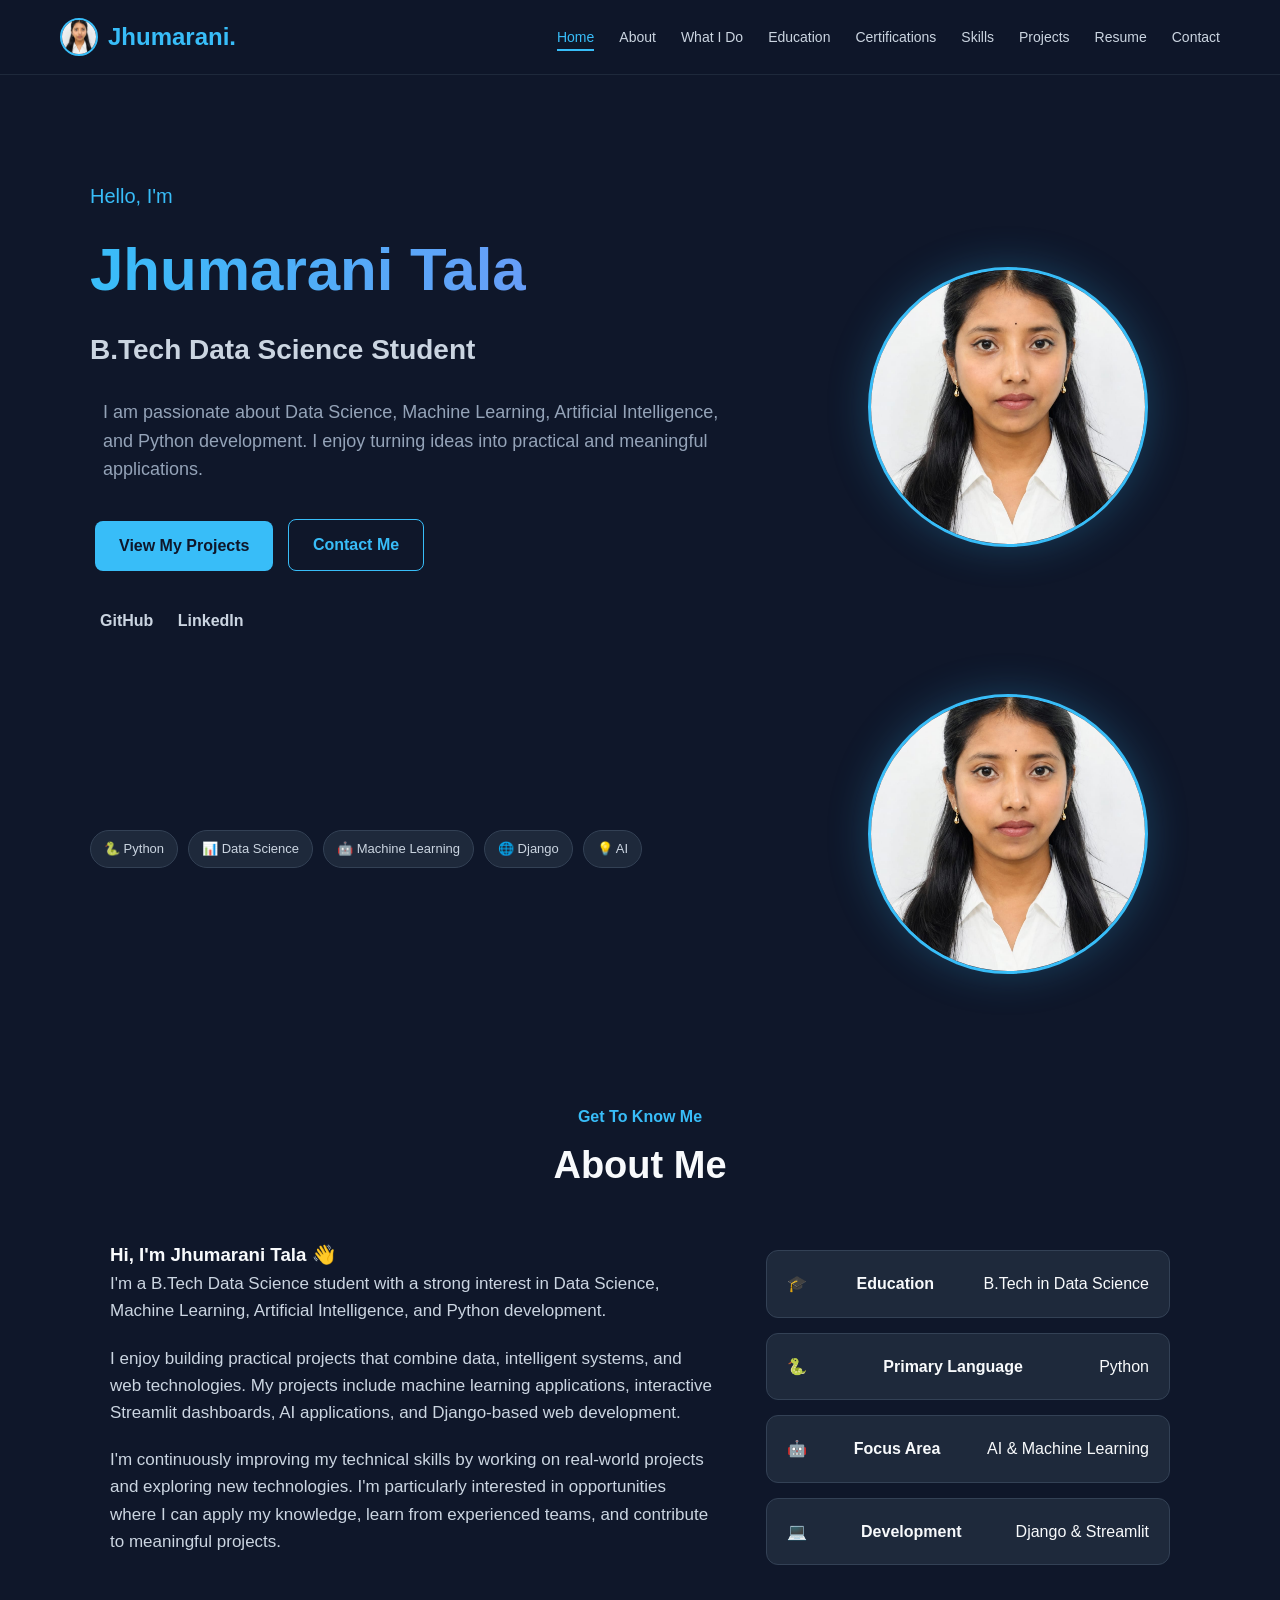
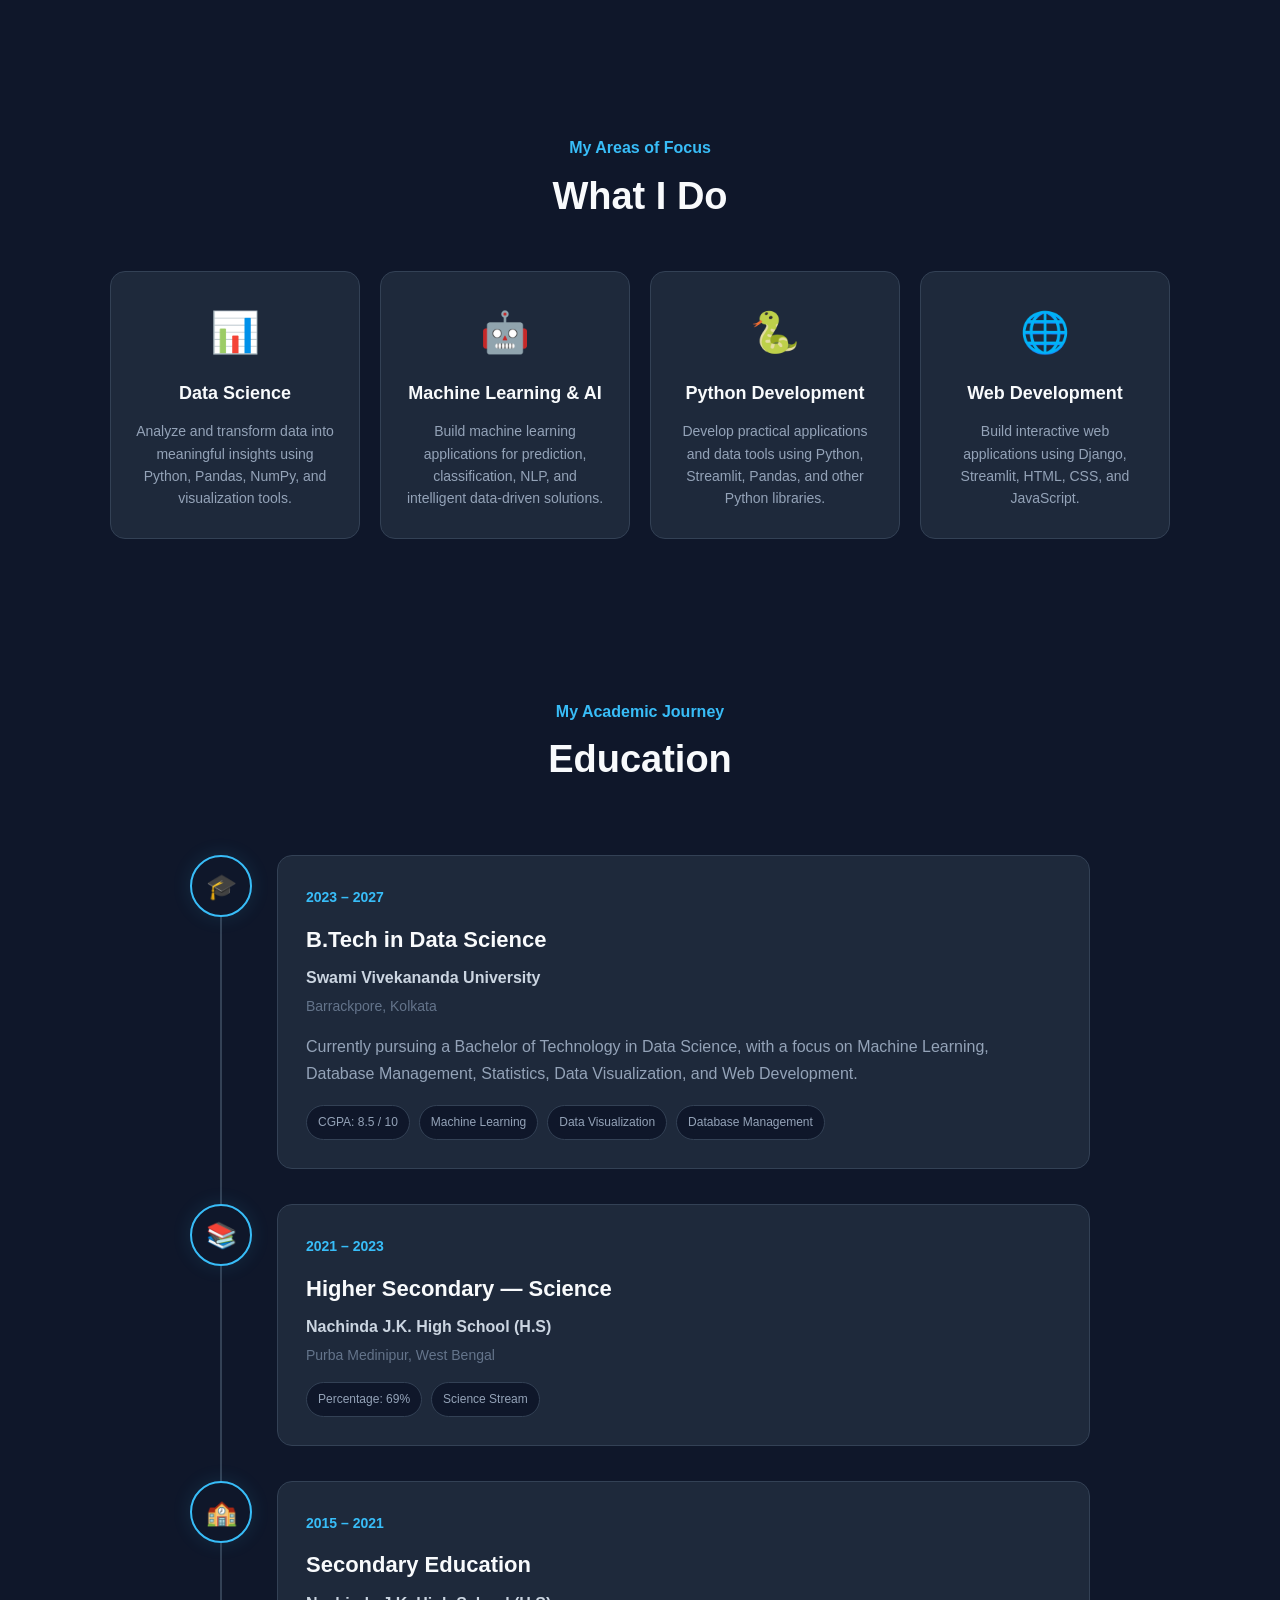
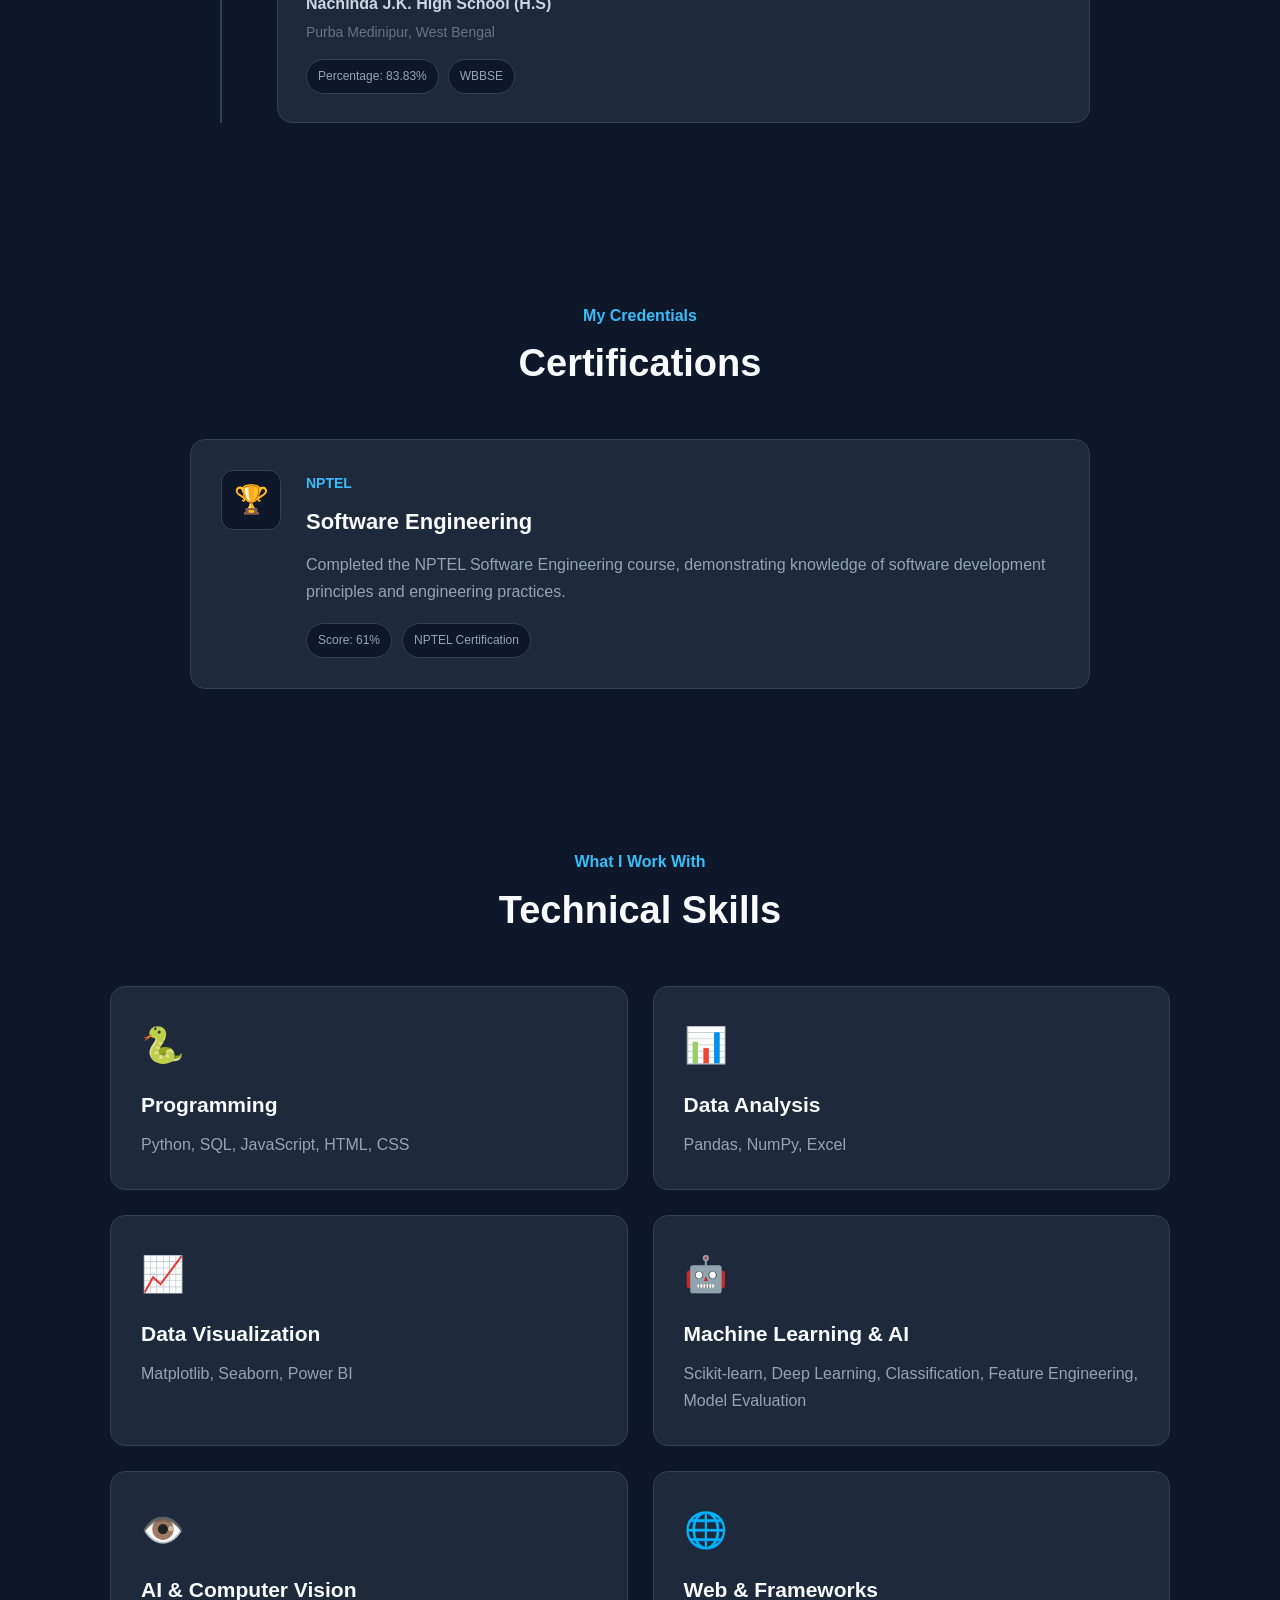
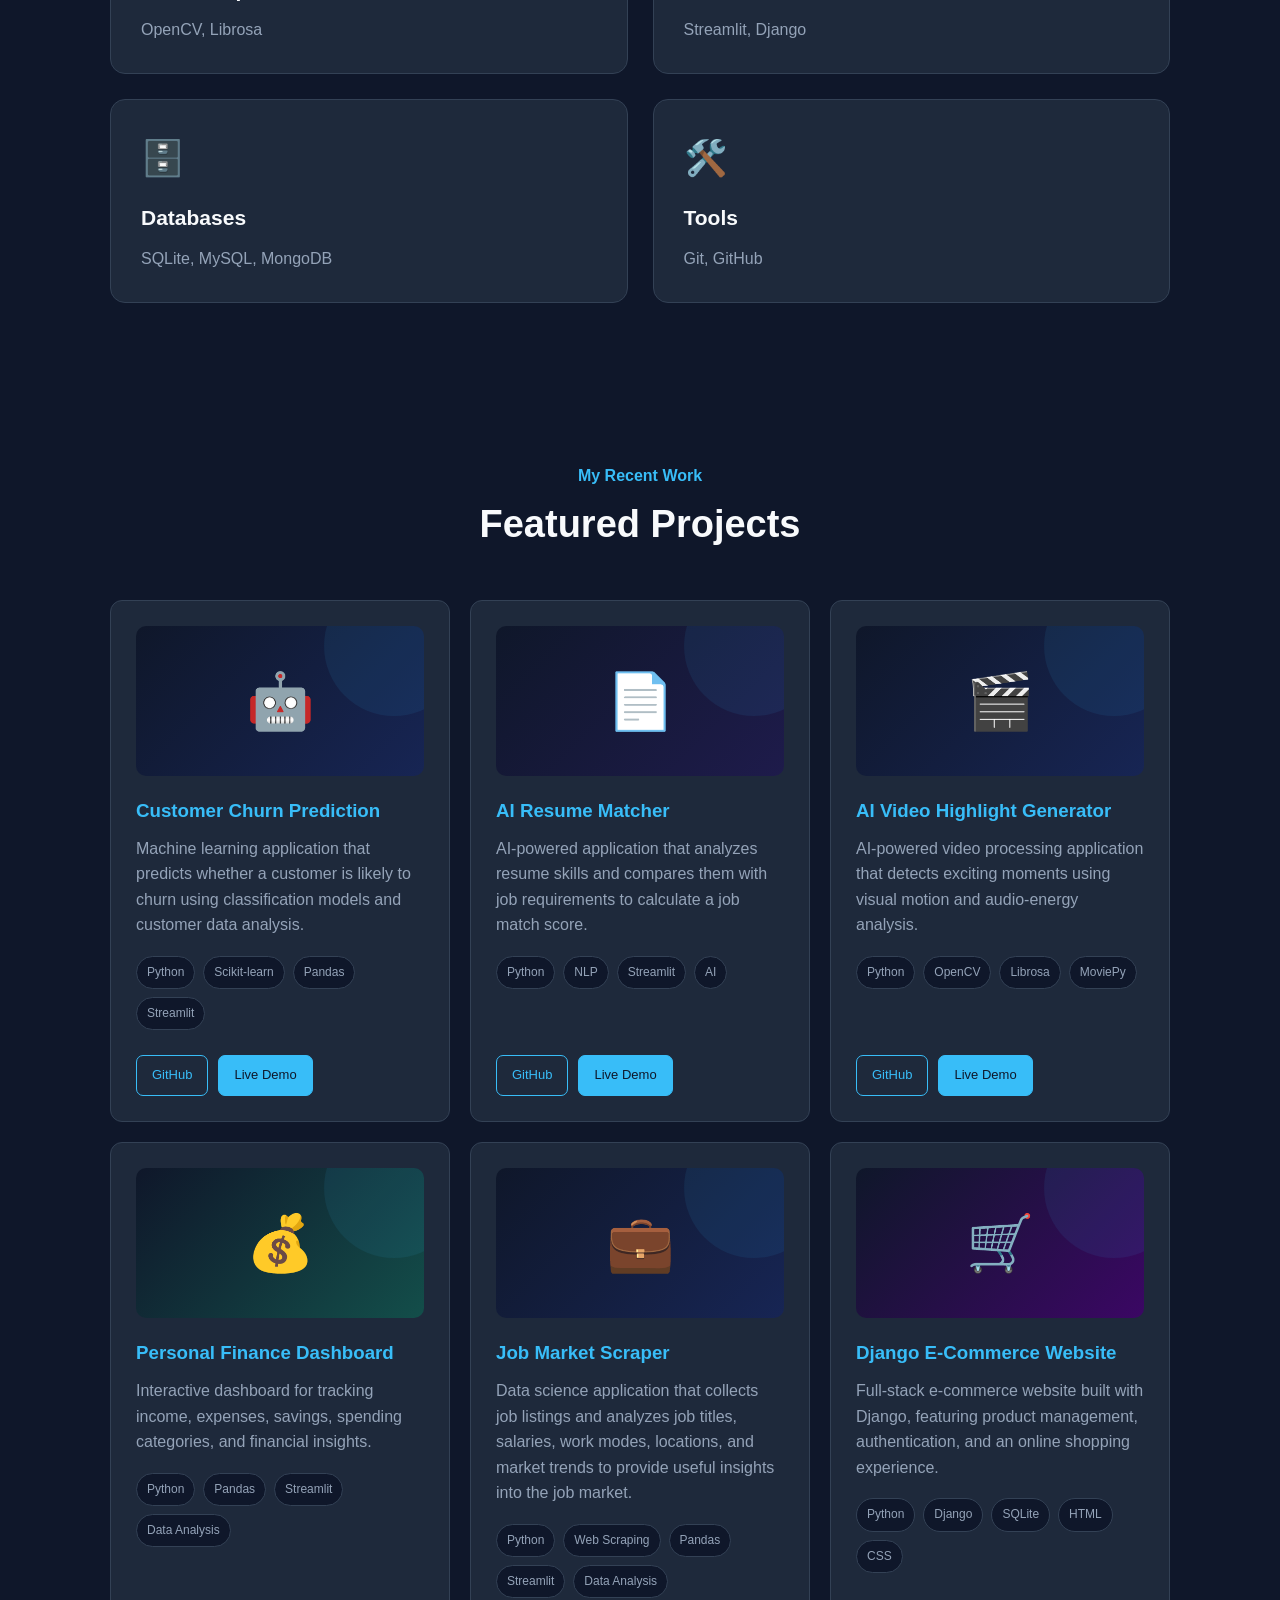
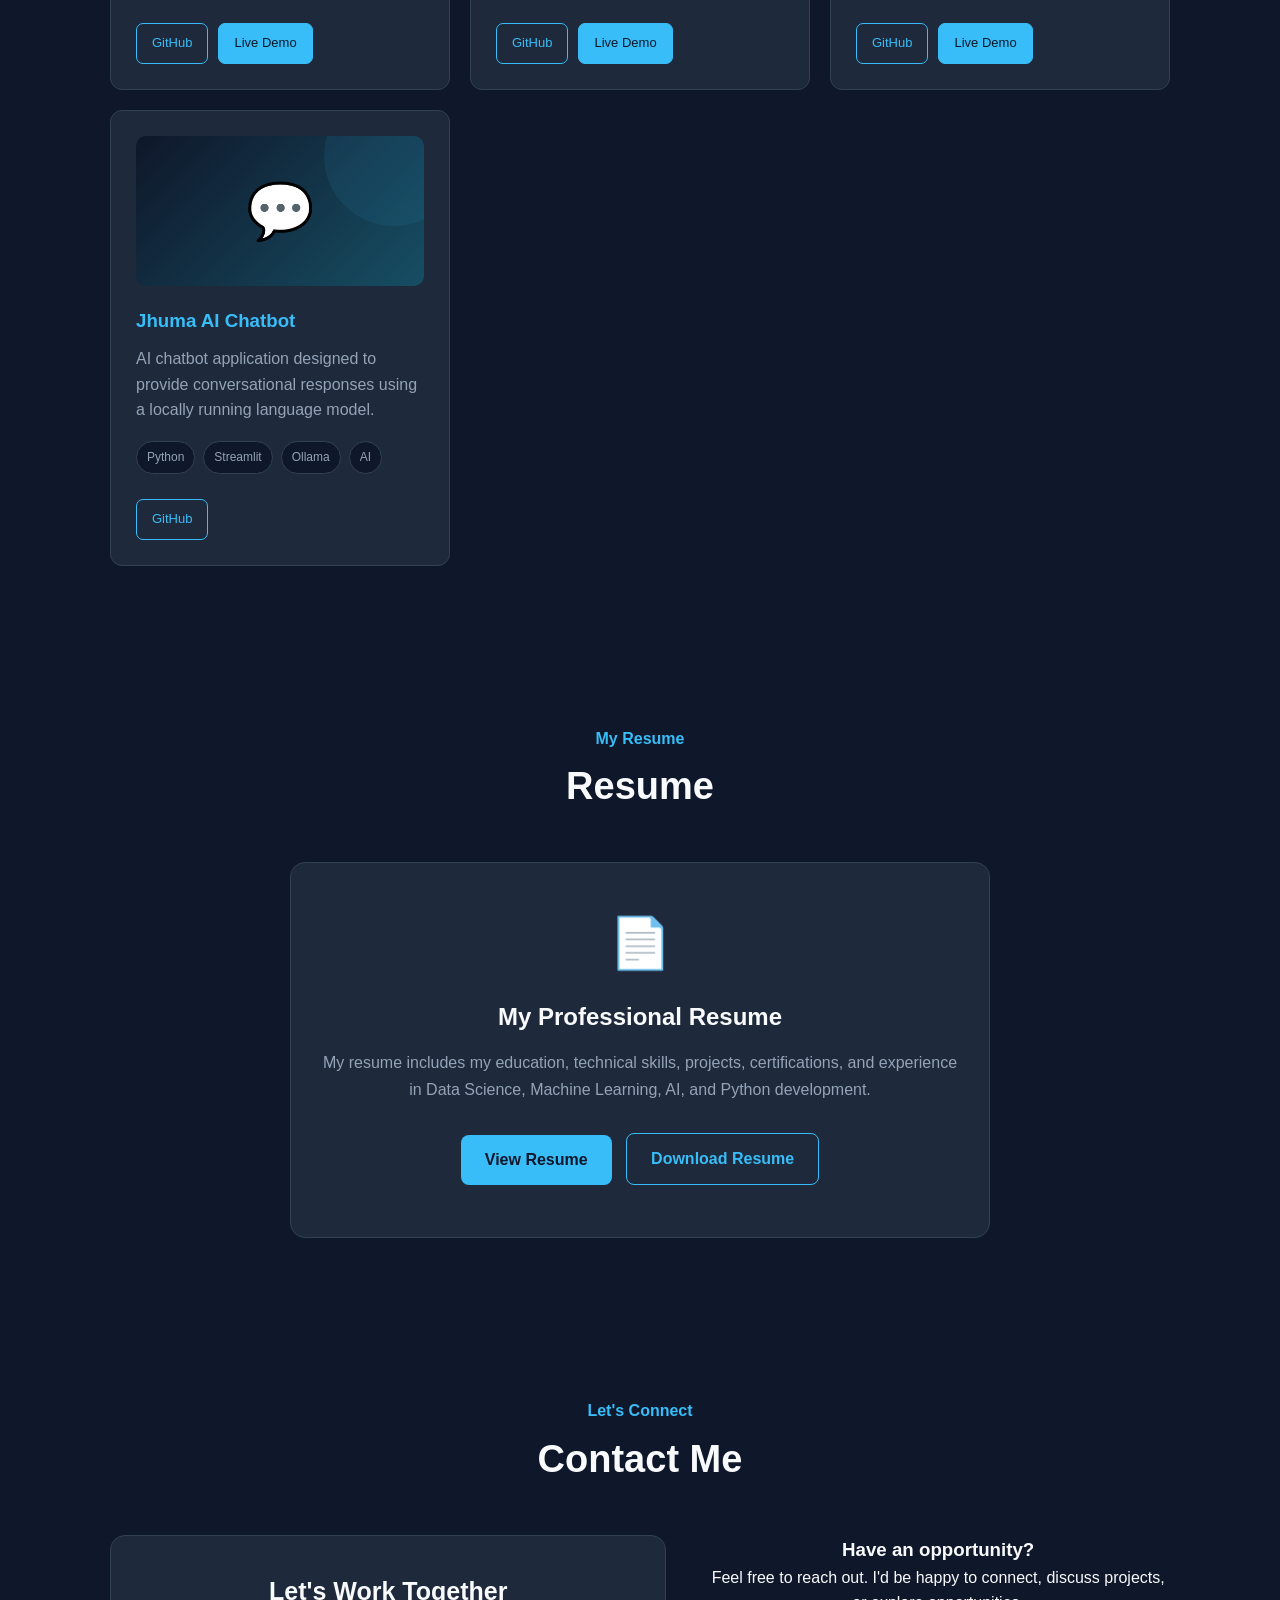
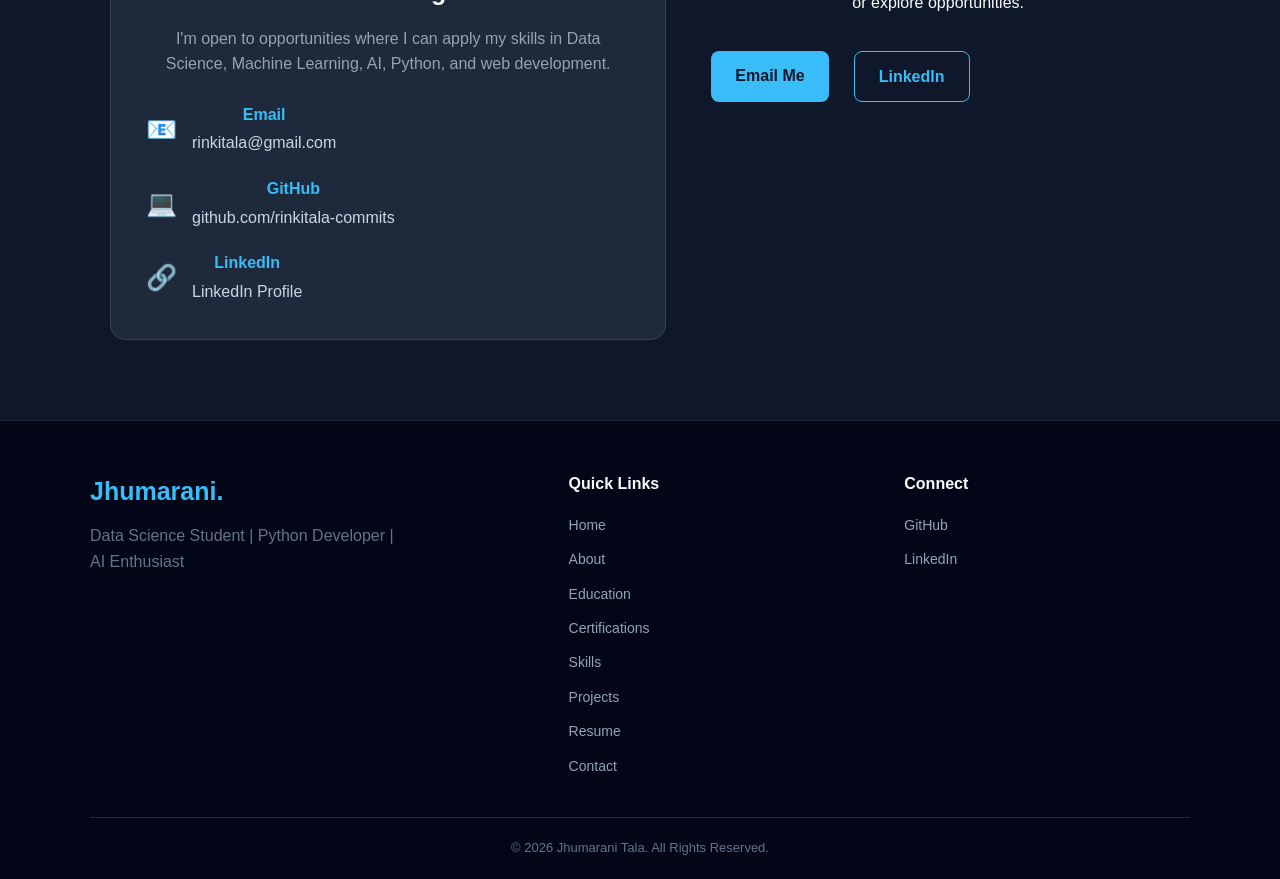
==== index.html @ 44d38e8d "Update index.html" ====
<!doctype html>
<html lang="en">
  <head>
    <meta charset="UTF-8" />

    <meta name="viewport" content="width=device-width, initial-scale=1.0" />

    <title>Jhumarani Tala | Data Science Student & Python Developer</title>

    <meta
      name="description"
      content="Portfolio of Jhumarani Tala, a B.Tech Data Science student and Python developer passionate about Data Science, Machine Learning, AI, and web development."
    />

    <meta
      name="keywords"
      content="Jhumarani Tala, Data Science, Python, Machine Learning, AI, Django, Streamlit, Data Analyst"
    />

    <meta name="author" content="Jhumarani Tala" />
    <!-- Social Media Preview -->

    <meta
      property="og:title"
      content="Jhumarani Tala | Data Science Student & Python Developer"
    />

    <meta
      property="og:description"
      content="Explore Jhumarani Tala's projects in Data Science, Machine Learning, AI, Python, Django, and Streamlit."
    />

    <meta property="og:type" content="website" />

    <meta property="og:url" content="YOUR_PORTFOLIO_URL" />

    <link rel="stylesheet" href="style.css" />
    <link
      rel="icon"
      href="data:image/svg+xml,%3Csvg xmlns='http://www.w3.org/2000/svg' viewBox='0 0 100 100'%3E%3Crect width='100' height='100' rx='20' fill='%230f172a'/%3E%3Ctext x='50' y='65' font-size='42' text-anchor='middle' fill='%2338bdf8' font-family='Arial' font-weight='bold'%3EJT%3C/text%3E%3C/svg%3E"
    />
  </head>

  <body>
    <!-- Navigation -->
    <header>
      <nav class="navbar">
        <a href="#home" class="logo">
          <img src="profile_photo.jpeg" alt="Jhumarani Tala" />
          <span>Jhumarani.</span>
        </a>

        <ul class="nav-links">
          <li>
            <a href="#home">Home</a>
          </li>

          <li>
            <a href="#about">About</a>
          </li>
          <li>
            <a href="#what-i-do">What I Do</a>
          </li>

          <li>
            <a href="#education">Education</a>
          </li>

          <li>
            <a href="#certifications">Certifications</a>
          </li>

          <li>
            <a href="#skills">Skills</a>
          </li>

          <li>
            <a href="#projects">Projects</a>
          </li>

          <li>
            <a href="#resume">Resume</a>
          </li>

          <li>
            <a href="#contact">Contact</a>
          </li>
        </ul>
      </nav>
    </header>

    <main>
      <!-- Home Section -->
      <section id="home" class="hero">
        <div class="hero-container">
          <div class="hero-content">
            <p class="intro">Hello, I'm</p>

            <h1>Jhumarani Tala</h1>

            <h2>B.Tech Data Science Student</h2>

            <p class="hero-description">
              I am passionate about Data Science, Machine Learning, Artificial
              Intelligence, and Python development. I enjoy turning ideas into
              practical and meaningful applications.
            </p>

            <div class="hero-buttons">
              <a href="#projects" class="btn primary-btn"> View My Projects </a>

              <a href="#contact" class="btn secondary-btn"> Contact Me </a>
            </div>

            <div class="social-links">
              <a
                href="https://github.com/rinkitala-commits"
                target="_blank"
                rel="noopener noreferrer"
              >
                GitHub
              </a>

              <a
                href="https://www.linkedin.com/in/jhumarani-tala-57803a330/"
                target="_blank"
                rel="noopener noreferrer"
              >
                LinkedIn
              </a>
            </div>
          </div>
          <!-- Profile Image Area -->
          <div class="hero-image">
            <div class="profile-placeholder">
              <img src="profile_photo.jpeg" alt="Jhumarani Tala" />
            </div>
          </div>
          <div class="hero-skills">
            <span>🐍 Python</span>
            <span>📊 Data Science</span>
            <span>🤖 Machine Learning</span>
            <span>🌐 Django</span>
            <span>💡 AI</span>
          </div>
          <!-- Profile Image Area -->
          <div class="hero-image">
            <div class="profile-placeholder">
              <img src="profile_photo.jpeg" alt="Jhumarani Tala" />
            </div>
          </div>
        </div>
      </section>

      <!-- About Section -->
      <section id="about" class="section">
        <div class="section-heading">
          <p class="section-subtitle">Get To Know Me</p>
          <h2>About Me</h2>
        </div>

        <div class="about-content">
          <div class="about-text">
            <h3>Hi, I'm Jhumarani Tala 👋</h3>

            <p>
              I'm a B.Tech Data Science student with a strong interest in Data
              Science, Machine Learning, Artificial Intelligence, and Python
              development.
            </p>

            <p>
              I enjoy building practical projects that combine data, intelligent
              systems, and web technologies. My projects include machine
              learning applications, interactive Streamlit dashboards, AI
              applications, and Django-based web development.
            </p>

            <p>
              I'm continuously improving my technical skills by working on
              real-world projects and exploring new technologies. I'm
              particularly interested in opportunities where I can apply my
              knowledge, learn from experienced teams, and contribute to
              meaningful projects.
            </p>
          </div>

          <div class="about-highlights">
            <div class="highlight-card">
              <span>🎓</span>
              <h4>Education</h4>
              <p>B.Tech in Data Science</p>
            </div>

            <div class="highlight-card">
              <span>🐍</span>
              <h4>Primary Language</h4>
              <p>Python</p>
            </div>

            <div class="highlight-card">
              <span>🤖</span>
              <h4>Focus Area</h4>
              <p>AI & Machine Learning</p>
            </div>

            <div class="highlight-card">
              <span>💻</span>
              <h4>Development</h4>
              <p>Django & Streamlit</p>
            </div>
          </div>
        </div>
      </section>
      <!-- What I Do Section -->
      <section id="what-i-do" class="section">
        <div class="section-heading">
          <p class="section-subtitle">My Areas of Focus</p>
          <h2>What I Do</h2>
        </div>

        <div class="services-container">
          <div class="service-card">
            <div class="service-icon">📊</div>

            <h3>Data Science</h3>

            <p>
              Analyze and transform data into meaningful insights using Python,
              Pandas, NumPy, and visualization tools.
            </p>
          </div>

          <div class="service-card">
            <div class="service-icon">🤖</div>

            <h3>Machine Learning & AI</h3>

            <p>
              Build machine learning applications for prediction,
              classification, NLP, and intelligent data-driven solutions.
            </p>
          </div>

          <div class="service-card">
            <div class="service-icon">🐍</div>

            <h3>Python Development</h3>

            <p>
              Develop practical applications and data tools using Python,
              Streamlit, Pandas, and other Python libraries.
            </p>
          </div>

          <div class="service-card">
            <div class="service-icon">🌐</div>

            <h3>Web Development</h3>

            <p>
              Build interactive web applications using Django, Streamlit, HTML,
              CSS, and JavaScript.
            </p>
          </div>
        </div>
      </section>
      <!-- Education Section -->
      <section id="education" class="section">
        <div class="section-heading">
          <p class="section-subtitle">My Academic Journey</p>
          <h2>Education</h2>
        </div>

        <div class="education-timeline">
          <!-- B.Tech -->
          <div class="education-item">
            <div class="education-dot">🎓</div>

            <div class="education-card">
              <span class="education-year"> 2023 – 2027 </span>

              <h3>B.Tech in Data Science</h3>

              <h4>Swami Vivekananda University</h4>

              <p class="education-location">Barrackpore, Kolkata</p>

              <p class="education-description">
                Currently pursuing a Bachelor of Technology in Data Science,
                with a focus on Machine Learning, Database Management,
                Statistics, Data Visualization, and Web Development.
              </p>

              <div class="education-details">
                <span>CGPA: 8.5 / 10</span>
                <span>Machine Learning</span>
                <span>Data Visualization</span>
                <span>Database Management</span>
              </div>
            </div>
          </div>

          <!-- Higher Secondary -->
          <div class="education-item">
            <div class="education-dot">📚</div>

            <div class="education-card">
              <span class="education-year"> 2021 – 2023 </span>

              <h3>Higher Secondary — Science</h3>

              <h4>Nachinda J.K. High School (H.S)</h4>

              <p class="education-location">Purba Medinipur, West Bengal</p>

              <div class="education-details">
                <span>Percentage: 69%</span>
                <span>Science Stream</span>
              </div>
            </div>
          </div>

          <!-- Secondary -->
          <div class="education-item">
            <div class="education-dot">🏫</div>

            <div class="education-card">
              <span class="education-year"> 2015 – 2021 </span>

              <h3>Secondary Education</h3>

              <h4>Nachinda J.K. High School (H.S)</h4>

              <p class="education-location">Purba Medinipur, West Bengal</p>

              <div class="education-details">
                <span>Percentage: 83.83%</span>
                <span>WBBSE</span>
              </div>
            </div>
          </div>
        </div>
      </section>
      <!-- Certifications Section -->
      <section id="certifications" class="section">
        <div class="section-heading">
          <p class="section-subtitle">My Credentials</p>
          <h2>Certifications</h2>
        </div>

        <div class="certifications-container">
          <div class="certification-card">
            <div class="certification-icon">🏆</div>

            <div class="certification-content">
              <span class="certification-provider"> NPTEL </span>

              <h3>Software Engineering</h3>

              <p>
                Completed the NPTEL Software Engineering course, demonstrating
                knowledge of software development principles and engineering
                practices.
              </p>

              <div class="certification-details">
                <span>Score: 61%</span>
                <span>NPTEL Certification</span>
              </div>
            </div>
          </div>
        </div>
      </section>

      <!-- Skills Section -->
      <section id="skills" class="section">
        <div class="section-heading">
          <p class="section-subtitle">What I Work With</p>
          <h2>Technical Skills</h2>
        </div>

        <div class="skills-container">
          <div class="skill-card">
            <span class="skill-icon">🐍</span>
            <h3>Programming</h3>
            <p>Python, SQL, JavaScript, HTML, CSS</p>
          </div>

          <div class="skill-card">
            <span class="skill-icon">📊</span>
            <h3>Data Analysis</h3>
            <p>Pandas, NumPy, Excel</p>
          </div>

          <div class="skill-card">
            <span class="skill-icon">📈</span>
            <h3>Data Visualization</h3>
            <p>Matplotlib, Seaborn, Power BI</p>
          </div>

          <div class="skill-card">
            <span class="skill-icon">🤖</span>
            <h3>Machine Learning & AI</h3>
            <p>
              Scikit-learn, Deep Learning, Classification, Feature Engineering,
              Model Evaluation
            </p>
          </div>

          <div class="skill-card">
            <span class="skill-icon">👁️</span>
            <h3>AI & Computer Vision</h3>
            <p>OpenCV, Librosa</p>
          </div>

          <div class="skill-card">
            <span class="skill-icon">🌐</span>
            <h3>Web & Frameworks</h3>
            <p>Streamlit, Django</p>
          </div>

          <div class="skill-card">
            <span class="skill-icon">🗄️</span>
            <h3>Databases</h3>
            <p>SQLite, MySQL, MongoDB</p>
          </div>

          <div class="skill-card">
            <span class="skill-icon">🛠️</span>
            <h3>Tools</h3>
            <p>Git, GitHub</p>
          </div>
        </div>
      </section>

      <!-- Projects Section -->
      <section id="projects" class="section">
        <div class="section-heading">
          <p class="section-subtitle">My Recent Work</p>
          <h2>Featured Projects</h2>
        </div>

        <div class="projects-container">
          <!-- Customer Churn Prediction -->
          <div class="project-card">
            <div class="project-image project-churn">
              <span>🤖</span>
            </div>

            <div class="project-content">
              <h3>Customer Churn Prediction</h3>

              <p>
                Machine learning application that predicts whether a customer is
                likely to churn using classification models and customer data
                analysis.
              </p>

              <div class="project-tech">
                <span>Python</span>
                <span>Scikit-learn</span>
                <span>Pandas</span>
                <span>Streamlit</span>
              </div>

              <div class="project-links">
                <a
                  href="https://github.com/rinkitala-commits/customer-churn-prediction"
                  target="_blank"
                  rel="noopener noreferrer"
                  class="project-btn"
                >
                  GitHub
                </a>

                <a
                  href="https://customer-churn-prediction-xxzbq3mo5xmriiaatfwadp.streamlit.app/"
                  target="_blank"
                  rel="noopener noreferrer"
                  class="project-btn live-btn"
                >
                  Live Demo
                </a>
              </div>
            </div>
          </div>

          <!-- AI Resume Matcher -->
          <div class="project-card">
            <div class="project-image project-resume">
              <span>📄</span>
            </div>

            <div class="project-content">
              <h3>AI Resume Matcher</h3>

              <p>
                AI-powered application that analyzes resume skills and compares
                them with job requirements to calculate a job match score.
              </p>

              <div class="project-tech">
                <span>Python</span>
                <span>NLP</span>
                <span>Streamlit</span>
                <span>AI</span>
              </div>

              <div class="project-links">
                <a
                  href="https://github.com/rinkitala-commits/ai-resume-job-matcher"
                  target="_blank"
                  rel="noopener noreferrer"
                  class="project-btn"
                >
                  GitHub
                </a>

                <a
                  href="https://ai-resume-job-matcher-alq2cazapx2fhzhonsqmrg.streamlit.app/"
                  target="_blank"
                  rel="noopener noreferrer"
                  class="project-btn live-btn"
                >
                  Live Demo
                </a>
              </div>
            </div>
          </div>

          <!-- AI Video Highlight Generator -->
          <div class="project-card">
            <div class="project-image project-video">
              <span>🎬</span>
            </div>

            <div class="project-content">
              <h3>AI Video Highlight Generator</h3>

              <p>
                AI-powered video processing application that detects exciting
                moments using visual motion and audio-energy analysis.
              </p>

              <div class="project-tech">
                <span>Python</span>
                <span>OpenCV</span>
                <span>Librosa</span>
                <span>MoviePy</span>
              </div>

              <div class="project-links">
                <a
                  href="https://github.com/rinkitala-commits/ai-video-highlight-generator"
                  target="_blank"
                  rel="noopener noreferrer"
                  class="project-btn"
                >
                  GitHub
                </a>

                <a
                  href="https://ai-video-highlight-generator-g7vjptpcuoorfk7a2cm62g.streamlit.app/"
                  target="_blank"
                  rel="noopener noreferrer"
                  class="project-btn live-btn"
                >
                  Live Demo
                </a>
              </div>
            </div>
          </div>

          <!-- Personal Finance Dashboard -->
          <div class="project-card">
            <div class="project-image project-finance">
              <span>💰</span>
            </div>

            <div class="project-content">
              <h3>Personal Finance Dashboard</h3>

              <p>
                Interactive dashboard for tracking income, expenses, savings,
                spending categories, and financial insights.
              </p>

              <div class="project-tech">
                <span>Python</span>
                <span>Pandas</span>
                <span>Streamlit</span>
                <span>Data Analysis</span>
              </div>

              <div class="project-links">
                <a
                  href="https://github.com/rinkitala-commits/personal-finance-dashboard"
                  target="_blank"
                  rel="noopener noreferrer"
                  class="project-btn"
                >
                  GitHub
                </a>

                <a
                  href="https://personal-finance-dashboard-g9njk5qduhg3ftvzuuzq8z.streamlit.app/"
                  target="_blank"
                  rel="noopener noreferrer"
                  class="project-btn live-btn"
                >
                  Live Demo
                </a>
              </div>
            </div>
          </div>
          <!-- Job Market Scraper -->
          <div class="project-card">
            <div class="project-image project-jobs">
              <span>💼</span>
            </div>

            <div class="project-content">
              <h3>Job Market Scraper</h3>

              <p>
                Data science application that collects job listings and analyzes
                job titles, salaries, work modes, locations, and market trends
                to provide useful insights into the job market.
              </p>

              <div class="project-tech">
                <span>Python</span>
                <span>Web Scraping</span>
                <span>Pandas</span>
                <span>Streamlit</span>
                <span>Data Analysis</span>
              </div>

              <div class="project-links">
                <a
                  href="https://github.com/rinkitala-commits/job-market-scraper"
                  target="_blank"
                  rel="noopener noreferrer"
                  class="project-btn"
                >
                  GitHub
                </a>

                <a
                  href="https://job-market-scraper-dyzsze39eukarbuwpkukdb.streamlit.app/"
                  target="_blank"
                  rel="noopener noreferrer"
                  class="project-btn live-btn"
                >
                  Live Demo
                </a>
              </div>
            </div>
          </div>
          <!-- Django E-Commerce -->
          <div class="project-card">
            <div class="project-image project-ecommerce">
              <span>🛒</span>
            </div>

            <div class="project-content">
              <h3>Django E-Commerce Website</h3>

              <p>
                Full-stack e-commerce website built with Django, featuring
                product management, authentication, and an online shopping
                experience.
              </p>

              <div class="project-tech">
                <span>Python</span>
                <span>Django</span>
                <span>SQLite</span>
                <span>HTML</span>
                <span>CSS</span>
              </div>

              <div class="project-links">
                <a
                  href="https://github.com/rinkitala-commits/django-ecommerce-store"
                  target="_blank"
                  rel="noopener noreferrer"
                  class="project-btn"
                >
                  GitHub
                </a>

                <a
                  href="https://django-ecommerce-store-gjr5.onrender.com/"
                  target="_blank"
                  rel="noopener noreferrer"
                  class="project-btn live-btn"
                >
                  Live Demo
                </a>
              </div>
            </div>
          </div>

          <!-- Jhuma AI -->
          <div class="project-card">
            <div class="project-image project-chatbot">
              <span>💬</span>
            </div>

            <div class="project-content">
              <h3>Jhuma AI Chatbot</h3>

              <p>
                AI chatbot application designed to provide conversational
                responses using a locally running language model.
              </p>

              <div class="project-tech">
                <span>Python</span>
                <span>Streamlit</span>
                <span>Ollama</span>
                <span>AI</span>
              </div>

              <div class="project-links">
                <a
                  href="https://github.com/rinkitala-commits/jhuma-ai-chatbot"
                  target="_blank"
                  rel="noopener noreferrer"
                  class="project-btn"
                >
                  GitHub
                </a>
              </div>
            </div>
          </div>
        </div>
      </section>
      <!-- Resume Section -->
      <section id="resume" class="section">
        <div class="section-heading">
          <p class="section-subtitle">My Resume</p>
          <h2>Resume</h2>
        </div>

        <div class="resume-content">
          <div class="resume-icon">📄</div>

          <h3>My Professional Resume</h3>

          <p>
            My resume includes my education, technical skills, projects,
            certifications, and experience in Data Science, Machine Learning,
            AI, and Python development.
          </p>

          <div class="resume-actions">
            <a
              href="resume.pdf"
              target="_blank"
              rel="noopener noreferrer"
              class="btn primary-btn"
            >
              View Resume
            </a>

            <a
              href="resume.pdf"
              download="Jhumarani_Tala_Resume.pdf"
              class="btn secondary-btn"
            >
              Download Resume
            </a>
          </div>
        </div>
      </section>

      <!-- Contact Section -->
      <section id="contact" class="section">
        <div class="section-heading">
          <p class="section-subtitle">Let's Connect</p>
          <h2>Contact Me</h2>
        </div>

        <div class="contact-content">
          <div class="contact-info">
            <h3>Let's Work Together</h3>

            <p>
              I'm open to opportunities where I can apply my skills in Data
              Science, Machine Learning, AI, Python, and web development.
            </p>

            <div class="contact-item">
              <span>📧</span>

              <div>
                <strong>Email</strong>

                <p>
                  <a href="mailto:YOUR_EMAIL@gmail.com">
                    rinkitala@gmail.com
                  </a>
                </p>
              </div>
            </div>

            <div class="contact-item">
              <span>💻</span>

              <div>
                <strong>GitHub</strong>

                <p>
                  <a
                    href="https://github.com/rinkitala-commits"
                    target="_blank"
                    rel="noopener noreferrer"
                  >
                    github.com/rinkitala-commits
                  </a>
                </p>
              </div>
            </div>

            <div class="contact-item">
              <span>🔗</span>

              <div>
                <strong>LinkedIn</strong>

                <p>
                  <a
                    href="https://www.linkedin.com/in/jhumarani-tala-57803a330/"
                    target="_blank"
                    rel="noopener noreferrer"
                  >
                    LinkedIn Profile
                  </a>
                </p>
              </div>
            </div>
          </div>

          <div class="contact-message">
            <h3>Have an opportunity?</h3>

            <p>
              Feel free to reach out. I'd be happy to connect, discuss projects,
              or explore opportunities.
            </p>

            <div class="contact-buttons">
              <a href="mailto:YOUR_EMAIL@gmail.com" class="btn primary-btn">
                Email Me
              </a>

              <a
                href="https://www.linkedin.com/in/jhumarani-tala-57803a330/"
                target="_blank"
                rel="noopener noreferrer"
                class="btn secondary-btn"
              >
                LinkedIn
              </a>
            </div>
          </div>
        </div>
      </section>
    </main>

    <!-- Footer -->
    <footer>
      <div class="footer-content">
        <div class="footer-brand">
          <a href="#home" class="footer-logo"> Jhumarani. </a>

          <p>Data Science Student | Python Developer | AI Enthusiast</p>
        </div>

        <div class="footer-links">
          <h4>Quick Links</h4>

          <a href="#home">Home</a>
          <a href="#about">About</a>
          <a href="#education">Education</a>
          <a href="#certifications">Certifications</a>
          <a href="#skills">Skills</a>
          <a href="#projects">Projects</a>
          <a href="#resume">Resume</a>
          <a href="#contact">Contact</a>
        </div>

        <div class="footer-social">
          <h4>Connect</h4>

          <a
            href="https://github.com/rinkitala-commits"
            target="_blank"
            rel="noopener noreferrer"
          >
            GitHub
          </a>

          <a
            href="https://www.linkedin.com/in/jhumarani-tala-57803a330/"
            target="_blank"
            rel="noopener noreferrer"
          >
            LinkedIn
          </a>
        </div>
      </div>

      <div class="footer-bottom">
        <p>© 2026 Jhumarani Tala. All Rights Reserved.</p>
      </div>
    </footer>

    <script src="script.js"></script>
    <!-- Scroll To Top Button -->
    <button id="scrollTopBtn" class="scroll-top-btn" aria-label="Scroll to top">
      ↑
    </button>
  </body>
</html>
---- style.css ----
/* ================================
   Smooth Scrolling
================================ */

html {
  scroll-behavior: smooth;
}
section {
  scroll-margin-top: 90px;
}
/* ================================
   General Styles
================================ */

* {
  margin: 0;
  padding: 0;
  box-sizing: border-box;
}

html {
  scroll-behavior: smooth;
}

body {
  font-family: Arial, sans-serif;
  line-height: 1.6;
  background: #0f172a;
  color: #f8fafc;
}
/* ================================
   Navigation
================================ */

header {
  position: fixed;
  top: 0;
  left: 0;
  width: 100%;

  background: rgba(15, 23, 42, 0.9);

  backdrop-filter: blur(10px);
  -webkit-backdrop-filter: blur(10px);

  border-bottom: 1px solid #1e293b;

  z-index: 1000;
}

.navbar {
  max-width: 1200px;
  margin: auto;
  padding: 18px 20px;

  display: flex;
  justify-content: space-between;
  align-items: center;
}

.logo {
  display: flex;
  align-items: center;
  gap: 10px;

  color: #38bdf8;
  text-decoration: none;
  font-size: 24px;
  font-weight: bold;
}

.logo img {
  width: 38px;
  height: 38px;

  object-fit: cover;
  border-radius: 50%;

  border: 2px solid #38bdf8;
}

.nav-links {
  display: flex;
  align-items: center;

  list-style: none;

  gap: 25px;

  margin: 0;
  padding: 0;
}

.nav-links li {
  list-style: none;
  margin: 0;
  padding: 0;
}

.nav-links a {
  position: relative;

  color: #cbd5e1;
  text-decoration: none;

  font-size: 14px;
  font-weight: 500;

  transition: color 0.3s ease;
}

.nav-links a::after {
  content: "";

  position: absolute;
  left: 0;
  bottom: -6px;

  width: 0;
  height: 2px;

  background: #38bdf8;

  transition: width 0.3s ease;
}

.nav-links a:hover {
  color: #38bdf8;
}

.nav-links a:hover::after {
  width: 100%;
}

/* Mobile Navigation */

@media (max-width: 768px) {
  .hero-image {
    margin-top: 80px;
  }
  .navbar {
    flex-direction: column;
    gap: 15px;
    padding: 15px 20px;
  }

  .nav-links {
    width: 100%;
    justify-content: center;
    flex-wrap: wrap;
    gap: 12px 18px;
  }

  .nav-links a {
    font-size: 13px;
  }
}

/* ================================
   Hero
================================ */

.hero {
  min-height: 100vh;
  display: flex;
  align-items: center;
  justify-content: center;
  text-align: center;
  padding: 180px 20px 50px;
}

.hero-content {
  max-width: 800px;
}

.intro {
  color: #38bdf8;
  font-size: 20px;
}

.hero h1 {
  font-size: 60px;
  margin: 10px 0;
}

.hero h2 {
  font-size: 28px;
  color: #cbd5e1;
}

.hero-description {
  margin: 25px auto;
  max-width: 650px;
  color: #94a3b8;
  font-size: 18px;
}

/* ================================
   Buttons
================================ */

.hero-buttons {
  margin-top: 30px;
}

.btn {
  display: inline-block;
  padding: 12px 24px;
  margin: 5px;
  border-radius: 8px;
  text-decoration: none;
  font-weight: bold;
}

.primary-btn {
  background: #38bdf8;
  color: #0f172a;
}

.secondary-btn {
  border: 1px solid #38bdf8;
  color: #38bdf8;
}

/* ================================
   Sections
================================ */

.section {
  max-width: 1100px;
  margin: auto;
  padding: 80px 20px;
}

.section > h2 {
  text-align: center;
  font-size: 36px;
  margin-bottom: 40px;
}

/* ================================
   Skills
================================ */

.skills-container {
  display: grid;
  grid-template-columns: repeat(2, 1fr);
  gap: 20px;
}

.skill-card {
  background: #1e293b;
  padding: 25px;
  border-radius: 12px;
}

.skill-card h3 {
  color: #38bdf8;
  margin-bottom: 10px;
}

/* ================================
   Projects
================================ */

.projects-container {
  display: grid;
  grid-template-columns: repeat(3, 1fr);
  gap: 20px;
}

.project-card {
  background: #1e293b;
  padding: 25px;
  border-radius: 12px;
  transition: transform 0.3s;
}

.project-card:hover {
  transform: translateY(-8px);
}

.project-card h3 {
  color: #38bdf8;
  margin-bottom: 10px;
}

/* ================================
   Contact
================================ */

#contact {
  text-align: center;
}

.contact-links {
  margin-top: 25px;
}

.contact-links a {
  display: inline-block;
  margin: 10px;
  color: #38bdf8;
  text-decoration: none;
}

/* ================================
   Footer
================================ */

footer {
  background: #020617;
  border-top: 1px solid #1e293b;
  padding: 50px 20px 20px;
}

.footer-content {
  max-width: 1100px;
  margin: auto;

  display: grid;
  grid-template-columns: 1.5fr 1fr 1fr;
  gap: 50px;
}

.footer-logo {
  color: #38bdf8;
  text-decoration: none;

  font-size: 25px;
  font-weight: bold;
}

.footer-brand p {
  color: #64748b;
  margin-top: 12px;
  max-width: 320px;
  line-height: 1.6;
}

.footer-links,
.footer-social {
  display: flex;
  flex-direction: column;
  gap: 12px;
}

.footer-links h4,
.footer-social h4 {
  color: #f8fafc;
  margin-bottom: 5px;
  font-size: 16px;
}

.footer-links a,
.footer-social a {
  color: #94a3b8;
  text-decoration: none;

  font-size: 14px;

  transition:
    color 0.3s ease,
    transform 0.3s ease;
}

.footer-links a:hover,
.footer-social a:hover {
  color: #38bdf8;
  transform: translateX(3px);
}

.footer-bottom {
  max-width: 1100px;
  margin: 40px auto 0;

  padding-top: 20px;

  border-top: 1px solid #1e293b;

  text-align: center;
}

.footer-bottom p {
  color: #64748b;
  font-size: 13px;
}

/* Footer Mobile */

@media (max-width: 768px) {
  .footer-content {
    grid-template-columns: 1fr;
    text-align: center;
    gap: 35px;
  }

  .footer-brand p {
    max-width: none;
  }

  .footer-links,
  .footer-social {
    align-items: center;
  }
}

/* ================================
   Mobile Responsive
================================ */

@media (max-width: 768px) {
  .nav-links {
    gap: 10px;
  }

  .hero h1 {
    font-size: 42px;
  }

  .hero h2 {
    font-size: 22px;
  }

  .skills-container,
  .projects-container {
    grid-template-columns: 1fr;
  }
}

/* ================================
   Hero Improvements
================================ */

.hero-content {
  animation: fadeIn 1s ease-in-out;
}

.hero h1 {
  background: linear-gradient(90deg, #38bdf8, #818cf8);

  background-clip: text;
  -webkit-background-clip: text;

  -webkit-text-fill-color: transparent;
  color: transparent;
}

.social-links {
  margin-top: 25px;
}

.social-links a {
  display: inline-block;
  margin: 0 10px;
  color: #cbd5e1;
  text-decoration: none;
  font-weight: bold;
  transition: 0.3s;
}

.social-links a:hover {
  color: #38bdf8;
}

@keyframes fadeIn {
  from {
    opacity: 0;
    transform: translateY(25px);
  }

  to {
    opacity: 1;
    transform: translateY(0);
  }
}

/* ================================
   About Section
================================ */

.section-heading {
  text-align: center;
  margin-bottom: 45px;
}

.section-subtitle {
  color: #38bdf8;
  font-size: 16px;
  font-weight: bold;
  margin-bottom: 5px;
}

.section-heading h2 {
  font-size: 38px;
}

.about-content {
  display: grid;
  grid-template-columns: 1.5fr 1fr;
  gap: 50px;
  align-items: center;
}

.about-text p {
  color: #cbd5e1;
  font-size: 17px;
  margin-bottom: 20px;
}

.about-highlights {
  display: grid;
  grid-template-columns: 1fr;
  gap: 15px;
}

.highlight-card {
  background: #1e293b;
  padding: 20px;
  border-radius: 12px;
  display: flex;
  align-items: center;
  justify-content: space-between;
  border: 1px solid #334155;
}

.highlight-number {
  color: #38bdf8;
  font-size: 30px;
  font-weight: bold;
}

.highlight-label {
  color: #cbd5e1;
  font-size: 16px;
}

/* About responsive */

@media (max-width: 768px) {
  .about-content {
    grid-template-columns: 1fr;
    gap: 30px;
  }
}
/* ================================
   Skills Section
================================ */

.skills-container {
  display: grid;
  grid-template-columns: repeat(2, 1fr);
  gap: 25px;
}

.skill-card {
  background: #1e293b;
  padding: 30px;
  border-radius: 15px;
  border: 1px solid #334155;
  transition:
    transform 0.3s ease,
    border-color 0.3s ease;
}

.skill-card:hover {
  transform: translateY(-8px);
  border-color: #38bdf8;
}

.skill-icon {
  font-size: 32px;
  margin-bottom: 15px;
}

.skill-card h3 {
  color: #f8fafc;
  font-size: 21px;
  margin-bottom: 18px;
}

.skill-tags {
  display: flex;
  flex-wrap: wrap;
  gap: 10px;
}

.skill-tags span {
  background: #0f172a;
  color: #cbd5e1;
  padding: 7px 12px;
  border-radius: 20px;
  font-size: 14px;
  border: 1px solid #334155;
}

.skill-tags span:hover {
  color: #38bdf8;
  border-color: #38bdf8;
}

/* Skills responsive */

@media (max-width: 768px) {
  .skills-container {
    grid-template-columns: 1fr;
  }
}
/* ================================
   Projects
================================ */

.projects-container {
  display: grid;
  grid-template-columns: repeat(3, 1fr);
  gap: 20px;
}

.project-card {
  background: #1e293b;
  padding: 25px;
  border-radius: 12px;

  border: 1px solid #334155;

  transition:
    transform 0.3s ease,
    border-color 0.3s ease,
    box-shadow 0.3s ease;
}

.project-card:hover {
  transform: translateY(-8px);
  border-color: #38bdf8;
  box-shadow: 0 15px 35px rgba(0, 0, 0, 0.25);
}

.project-card h3 {
  color: #38bdf8;
  margin-bottom: 10px;
}

.project-card p {
  color: #94a3b8;
  line-height: 1.6;
  margin-bottom: 18px;
}

/* Project image */

.project-image {
  height: 150px;

  display: flex;
  align-items: center;
  justify-content: center;

  border-radius: 10px;
  margin-bottom: 20px;

  font-size: 55px;
}

.project-churn {
  background: linear-gradient(135deg, #0f172a, #172554);
}

.project-resume {
  background: linear-gradient(135deg, #0f172a, #1e1b4b);
}

.project-video {
  background: linear-gradient(135deg, #0f172a, #312e81);
}

.project-finance {
  background: linear-gradient(135deg, #0f172a, #164e63);
}

.project-jobs {
  background: linear-gradient(135deg, #0f172a, #172554);
}

.project-ecommerce {
  background: linear-gradient(135deg, #0f172a, #134e4a);
}

.project-chatbot {
  background: linear-gradient(135deg, #0f172a, #3b0764);
}

/* Project technologies */

.project-tech {
  display: flex;
  flex-wrap: wrap;
  gap: 8px;

  margin-bottom: 20px;
}

.project-tech span {
  padding: 6px 10px;

  background: #0f172a;
  border: 1px solid #334155;
  border-radius: 20px;

  color: #94a3b8;
  font-size: 12px;
}

/* Project buttons */

.project-links {
  display: flex;
  flex-wrap: wrap;
  gap: 10px;
}

.project-btn {
  display: inline-block;

  padding: 9px 15px;

  border: 1px solid #38bdf8;
  border-radius: 7px;

  color: #38bdf8;
  text-decoration: none;

  font-size: 13px;

  transition:
    background 0.3s ease,
    color 0.3s ease,
    transform 0.3s ease;
}

.project-btn:hover {
  background: #38bdf8;
  color: #0f172a;
  transform: translateY(-2px);
}

.live-btn {
  background: #38bdf8;
  color: #0f172a;
}

.live-btn:hover {
  background: transparent;
  color: #38bdf8;
}

/* ================================
   Projects Responsive
================================ */

@media (max-width: 1000px) {
  .projects-container {
    grid-template-columns: repeat(2, 1fr);
  }
}

@media (max-width: 768px) {
  .projects-container {
    grid-template-columns: 1fr;
  }

  .project-card {
    padding: 20px;
  }
}

/* ================================
   Resume Section
================================ */

.resume-section {
  text-align: center;
}

.resume-content {
  max-width: 650px;
  margin: auto;
  padding: 45px 30px;
  background: #1e293b;
  border: 1px solid #334155;
  border-radius: 15px;
}

.resume-icon {
  font-size: 55px;
  margin-bottom: 20px;
}

.resume-content h3 {
  font-size: 25px;
  margin-bottom: 15px;
}

.resume-content p {
  color: #94a3b8;
  margin-bottom: 25px;
}
/* ================================
   Contact Section
================================ */

.contact-content {
  display: grid;
  grid-template-columns: 1.2fr 1fr;
  gap: 40px;
  align-items: stretch;
}

.contact-info,
.contact-card {
  background: #1e293b;
  border: 1px solid #334155;
  border-radius: 15px;
  padding: 35px;
}

.contact-info h3,
.contact-card h3 {
  font-size: 25px;
  margin-bottom: 15px;
}

.contact-info > p,
.contact-card > p {
  color: #94a3b8;
  margin-bottom: 25px;
}

.contact-item {
  display: flex;
  align-items: center;
  gap: 15px;
  margin-top: 20px;
}

.contact-item > span {
  font-size: 25px;
}

.contact-item strong {
  color: #38bdf8;
}

.contact-item p {
  color: #cbd5e1;
  margin-top: 3px;
}

.contact-buttons {
  display: flex;
  gap: 15px;
  margin-top: 30px;
}

.contact-btn {
  padding: 11px 20px;
  border: 1px solid #38bdf8;
  border-radius: 8px;
  color: #38bdf8;
  text-decoration: none;
  transition: 0.3s;
}

.contact-btn:hover {
  background: #38bdf8;
  color: #0f172a;
}

/* Contact responsive */

@media (max-width: 768px) {
  .navbar {
    padding: 15px;
  }

  .logo {
    font-size: 20px;
  }

  .nav-links {
    gap: 12px;
  }

  .nav-links a {
    font-size: 12px;
  }

  .hero h1 {
    font-size: 42px;
  }

  .hero h2 {
    font-size: 22px;
  }

  .skills-container,
  .projects-container {
    grid-template-columns: 1fr;
  }

  .about-content {
    grid-template-columns: 1fr;
    gap: 30px;
  }

  .contact-content {
    grid-template-columns: 1fr;
  }

  .contact-buttons {
    flex-wrap: wrap;
  }
}
/* ================================
   Scroll Reveal Animation
================================ */

.hidden {
  opacity: 0;
  transform: translateY(30px);
  transition:
    opacity 0.7s ease,
    transform 0.7s ease;
}

.show {
  opacity: 1;
  transform: translateY(0);
}
.project-status {
  display: inline-block;
  padding: 9px 16px;
  border: 1px solid #475569;
  border-radius: 7px;
  color: #94a3b8;
  font-size: 14px;
}
.contact-item a {
  color: #cbd5e1;
  text-decoration: none;
  transition: color 0.3s ease;
}

.contact-item a:hover {
  color: #38bdf8;
}
/* ================================
   Hero Two-Column Layout
================================ */

.hero-container {
  width: 100%;
  max-width: 1100px;
  display: grid;
  grid-template-columns: 1.3fr 0.7fr;
  align-items: center;
  gap: 60px;
}

.hero-content {
  text-align: left;
}

.hero-image {
  display: flex;
  justify-content: center;
  align-items: center;
}

.profile-placeholder {
  width: 280px;
  height: 280px;
  border-radius: 50%;
  display: flex;
  align-items: center;
  justify-content: center;

  background: linear-gradient(135deg, #1e293b, #0f172a);

  border: 3px solid #38bdf8;

  box-shadow: 0 0 40px rgba(56, 189, 248, 0.25);

  animation: profileFloat 4s ease-in-out infinite;
}
.profile-placeholder img {
  width: 100%;
  height: 100%;
  object-fit: cover;
  border-radius: 50%;
  display: block;
}
.profile-placeholder span {
  font-size: 70px;
  font-weight: bold;
  color: #38bdf8;
}

@keyframes profileFloat {
  0%,
  100% {
    transform: translateY(0);
  }

  50% {
    transform: translateY(-12px);
  }
}

/* Hero responsive */

@media (max-width: 768px) {
  .hero-container {
    grid-template-columns: 1fr;
    text-align: center;
    gap: 40px;
  }

  .hero-content {
    text-align: center;
  }

  .hero-image {
    order: -1;
  }

  .profile-placeholder {
    width: 200px;
    height: 200px;
  }

  .profile-placeholder span {
    font-size: 50px;
  }
}
/* ================================
   Project Visual Styles
================================ */

.project-image {
  position: relative;
  overflow: hidden;
}

.project-image::before {
  content: "";
  position: absolute;
  width: 140px;
  height: 140px;
  border-radius: 50%;
  background: rgba(56, 189, 248, 0.08);
  top: -50px;
  right: -40px;
}

.project-image span {
  position: relative;
  z-index: 1;
  transition: transform 0.3s ease;
}

.project-card:hover .project-image span {
  transform: scale(1.15);
}

/* Project accent backgrounds */

.project-churn {
  background: linear-gradient(135deg, #0f172a, #172554);
}

.project-resume {
  background: linear-gradient(135deg, #0f172a, #1e1b4b);
}

.project-video {
  background: linear-gradient(135deg, #0f172a, #172554);
}

.project-finance {
  background: linear-gradient(135deg, #0f172a, #134e4a);
}

.project-ecommerce {
  background: linear-gradient(135deg, #0f172a, #3b0764);
}

.project-chatbot {
  background: linear-gradient(135deg, #0f172a, #164e63);
}
.project-card {
  display: flex;
  flex-direction: column;
  height: 100%;
}

.project-content {
  display: flex;
  flex-direction: column;
  flex: 1;
}

.project-links {
  margin-top: auto;
  padding-top: 5px;
}
/* ================================
   Hero Skills
================================ */

.hero-skills {
  display: flex;
  flex-wrap: wrap;
  gap: 10px;
  margin-top: 30px;
}

.hero-skills span {
  padding: 8px 13px;
  background: #1e293b;
  border: 1px solid #334155;
  border-radius: 20px;
  color: #cbd5e1;
  font-size: 13px;
  transition: 0.3s ease;
}

.hero-skills span:hover {
  border-color: #38bdf8;
  color: #38bdf8;
  transform: translateY(-2px);
}

@media (max-width: 768px) {
  .hero-skills {
    justify-content: center;
  }
}
/* ================================
   Mobile Improvements
================================ */

@media (max-width: 768px) {
  body {
    overflow-x: hidden;
  }

  .section {
    padding: 80px 20px;
  }

  .section-heading h2 {
    font-size: 32px;
  }

  .section-subtitle {
    font-size: 13px;
  }

  .hero {
    min-height: auto;
    padding: 130px 20px 80px;
  }

  .hero h1 {
    font-size: 38px;
    line-height: 1.15;
  }

  .hero h2 {
    font-size: 20px;
  }

  .hero-description {
    font-size: 15px;
    line-height: 1.7;
  }

  .hero-buttons {
    justify-content: center;
    flex-wrap: wrap;
  }

  .btn {
    padding: 11px 18px;
  }

  .profile-placeholder {
    width: 190px;
    height: 190px;
  }

  .profile-placeholder span {
    font-size: 48px;
  }

  .projects-container {
    gap: 25px;
  }

  .project-card {
    width: 100%;
  }

  .project-content {
    padding: 22px;
  }

  .project-links {
    flex-wrap: wrap;
  }

  .project-btn {
    font-size: 13px;
  }
}
/* ================================
   Button Hover Effects
================================ */

.btn,
.project-btn,
.contact-btn {
  position: relative;
  overflow: hidden;
  transition:
    transform 0.3s ease,
    box-shadow 0.3s ease,
    background 0.3s ease;
}

.btn:hover,
.project-btn:hover,
.contact-btn:hover {
  transform: translateY(-3px);
  box-shadow: 0 8px 20px rgba(0, 0, 0, 0.25);
}

.primary-btn:hover {
  box-shadow: 0 8px 25px rgba(56, 189, 248, 0.25);
}

.live-btn:hover {
  box-shadow: 0 8px 25px rgba(56, 189, 248, 0.2);
}
/* ================================
   Scroll To Top Button
================================ */

#scrollTopBtn {
  position: fixed;
  right: 25px;
  bottom: 25px;

  width: 45px;
  height: 45px;

  border: 1px solid #38bdf8;
  border-radius: 50%;

  background: #0f172a;
  color: #38bdf8;

  font-size: 22px;
  cursor: pointer;

  opacity: 0;
  visibility: hidden;

  transform: translateY(15px);

  transition:
    opacity 0.3s ease,
    visibility 0.3s ease,
    transform 0.3s ease,
    background 0.3s ease;

  z-index: 999;
}

#scrollTopBtn.show {
  opacity: 1;
  visibility: visible;
  transform: translateY(0);
}

#scrollTopBtn:hover {
  background: #38bdf8;
  color: #0f172a;
}
/* ================================
   Skills
================================ */

.skill-card {
  transition:
    transform 0.3s ease,
    border-color 0.3s ease,
    box-shadow 0.3s ease;
}

.skill-card:hover {
  transform: translateY(-7px);
  border-color: #38bdf8;
  box-shadow: 0 12px 30px rgba(0, 0, 0, 0.2);
}

.skill-icon {
  display: block;
  font-size: 35px;
  margin-bottom: 15px;
}

.skill-card h3 {
  margin-bottom: 10px;
}

.skill-card p {
  color: #94a3b8;
  line-height: 1.7;
}
/* ================================
   Education Timeline
================================ */

.education-timeline {
  position: relative;
  max-width: 900px;
  margin: 0 auto;
  padding: 20px 0;
}

/* Timeline vertical line */

.education-timeline::before {
  content: "";
  position: absolute;
  left: 30px;
  top: 20px;
  bottom: 20px;
  width: 2px;
  background: #334155;
}

/* Individual timeline item */

.education-item {
  position: relative;
  display: flex;
  gap: 25px;
  margin-bottom: 35px;
}

.education-item:last-child {
  margin-bottom: 0;
}

/* Timeline dot */

.education-dot {
  position: relative;
  z-index: 2;

  width: 62px;
  height: 62px;
  flex-shrink: 0;

  display: flex;
  align-items: center;
  justify-content: center;

  background: #0f172a;
  border: 2px solid #38bdf8;
  border-radius: 50%;

  font-size: 25px;

  box-shadow: 0 0 20px rgba(56, 189, 248, 0.12);
}

/* Education card */

.education-card {
  flex: 1;

  padding: 28px;

  background: #1e293b;
  border: 1px solid #334155;
  border-radius: 15px;

  transition:
    transform 0.3s ease,
    border-color 0.3s ease,
    box-shadow 0.3s ease;
}

.education-card:hover {
  transform: translateY(-5px);
  border-color: #38bdf8;
  box-shadow: 0 12px 30px rgba(0, 0, 0, 0.2);
}

/* Year */

.education-year {
  display: inline-block;

  margin-bottom: 8px;

  color: #38bdf8;
  font-size: 14px;
  font-weight: 600;
}

/* Education title */

.education-card h3 {
  margin: 5px 0 8px;
  font-size: 22px;
  color: #f8fafc;
}

.education-card h4 {
  margin-bottom: 5px;
  color: #cbd5e1;
  font-size: 16px;
}

.education-location {
  margin-bottom: 15px;
  color: #64748b;
  font-size: 14px;
}

/* Description */

.education-description {
  color: #94a3b8;
  line-height: 1.7;
  margin-bottom: 18px;
}

/* Details */

.education-details {
  display: flex;
  flex-wrap: wrap;
  gap: 9px;
}

.education-details span {
  padding: 7px 11px;

  background: #0f172a;
  border: 1px solid #334155;
  border-radius: 20px;

  color: #94a3b8;
  font-size: 12px;
}

/* Mobile */

@media (max-width: 768px) {
  .education-timeline {
    padding-left: 0;
  }

  .education-timeline::before {
    left: 24px;
  }

  .education-item {
    gap: 18px;
  }

  .education-dot {
    width: 50px;
    height: 50px;
    font-size: 20px;
  }

  .education-card {
    padding: 22px;
  }

  .education-card h3 {
    font-size: 19px;
  }
}
/* ================================
   Certifications
================================ */

.certifications-container {
  max-width: 900px;
  margin: 0 auto;
}

.certification-card {
  display: flex;
  gap: 25px;
  padding: 30px;

  background: #1e293b;
  border: 1px solid #334155;
  border-radius: 15px;

  transition:
    transform 0.3s ease,
    border-color 0.3s ease,
    box-shadow 0.3s ease;
}

.certification-card:hover {
  transform: translateY(-5px);
  border-color: #38bdf8;
  box-shadow: 0 12px 30px rgba(0, 0, 0, 0.2);
}

.certification-icon {
  width: 60px;
  height: 60px;
  flex-shrink: 0;

  display: flex;
  align-items: center;
  justify-content: center;

  background: #0f172a;
  border: 1px solid #334155;
  border-radius: 12px;

  font-size: 28px;
}

.certification-provider {
  color: #38bdf8;
  font-size: 14px;
  font-weight: 600;
}

.certification-content h3 {
  margin: 8px 0 12px;
  font-size: 22px;
}

.certification-content p {
  color: #94a3b8;
  line-height: 1.7;
  margin-bottom: 18px;
}

.certification-details {
  display: flex;
  flex-wrap: wrap;
  gap: 10px;
}

.certification-details span {
  padding: 7px 11px;

  background: #0f172a;
  border: 1px solid #334155;
  border-radius: 20px;

  color: #94a3b8;
  font-size: 12px;
}

@media (max-width: 768px) {
  .certification-card {
    flex-direction: column;
    padding: 25px;
  }

  .certification-icon {
    width: 50px;
    height: 50px;
    font-size: 23px;
  }
}

/* ================================
   Active Navigation Link
================================ */

.nav-links a.active {
  color: #38bdf8;
}

.nav-links a.active::after {
  width: 100%;
}
/* ================================
   Resume
================================ */

.resume-content {
  max-width: 700px;
  margin: 0 auto;
  padding: 40px 30px;

  text-align: center;

  background: #1e293b;
  border: 1px solid #334155;
  border-radius: 15px;

  transition:
    transform 0.3s ease,
    border-color 0.3s ease;
}

.resume-content:hover {
  transform: translateY(-5px);
  border-color: #38bdf8;
}

.resume-icon {
  font-size: 50px;
  margin-bottom: 15px;
}

.resume-content h3 {
  font-size: 24px;
  margin-bottom: 12px;
}

.resume-content > p {
  color: #94a3b8;
  line-height: 1.7;
  margin-bottom: 25px;
}

.resume-status {
  display: inline-block;

  padding: 10px 18px;

  border: 1px solid #475569;
  border-radius: 8px;

  color: #94a3b8;
  font-size: 14px;
}
/* ================================
   What I Do
================================ */

.services-container {
  display: grid;
  grid-template-columns: repeat(4, 1fr);
  gap: 20px;
}

.service-card {
  padding: 28px 22px;

  background: #1e293b;
  border: 1px solid #334155;
  border-radius: 15px;

  text-align: center;

  transition:
    transform 0.3s ease,
    border-color 0.3s ease,
    box-shadow 0.3s ease;
}

.service-card:hover {
  transform: translateY(-7px);
  border-color: #38bdf8;
  box-shadow: 0 12px 30px rgba(0, 0, 0, 0.2);
}

.service-icon {
  font-size: 40px;
  margin-bottom: 15px;
}

.service-card h3 {
  color: #f8fafc;
  margin-bottom: 12px;
  font-size: 18px;
}

.service-card p {
  color: #94a3b8;
  line-height: 1.6;
  font-size: 14px;
}

/* Responsive */

@media (max-width: 1000px) {
  .services-container {
    grid-template-columns: repeat(2, 1fr);
  }
}

@media (max-width: 768px) {
  .services-container {
    grid-template-columns: 1fr;
  }
}
/* ================================
   Scroll To Top
================================ */

.scroll-top-btn {
  position: fixed;
  right: 25px;
  bottom: 25px;

  width: 45px;
  height: 45px;

  display: flex;
  align-items: center;
  justify-content: center;

  border: none;
  border-radius: 50%;

  background: #38bdf8;
  color: #0f172a;

  font-size: 22px;
  font-weight: bold;

  cursor: pointer;

  opacity: 0;
  visibility: hidden;

  transform: translateY(10px);

  transition:
    opacity 0.3s ease,
    visibility 0.3s ease,
    transform 0.3s ease;
}

.scroll-top-btn.show {
  opacity: 1;
  visibility: visible;
  transform: translateY(0);
}

.scroll-top-btn:hover {
  transform: translateY(-3px);
}

/* Mobile */

@media (max-width: 768px) {
  .scroll-top-btn {
    right: 18px;
    bottom: 18px;

    width: 40px;
    height: 40px;

    font-size: 19px;
  }
}
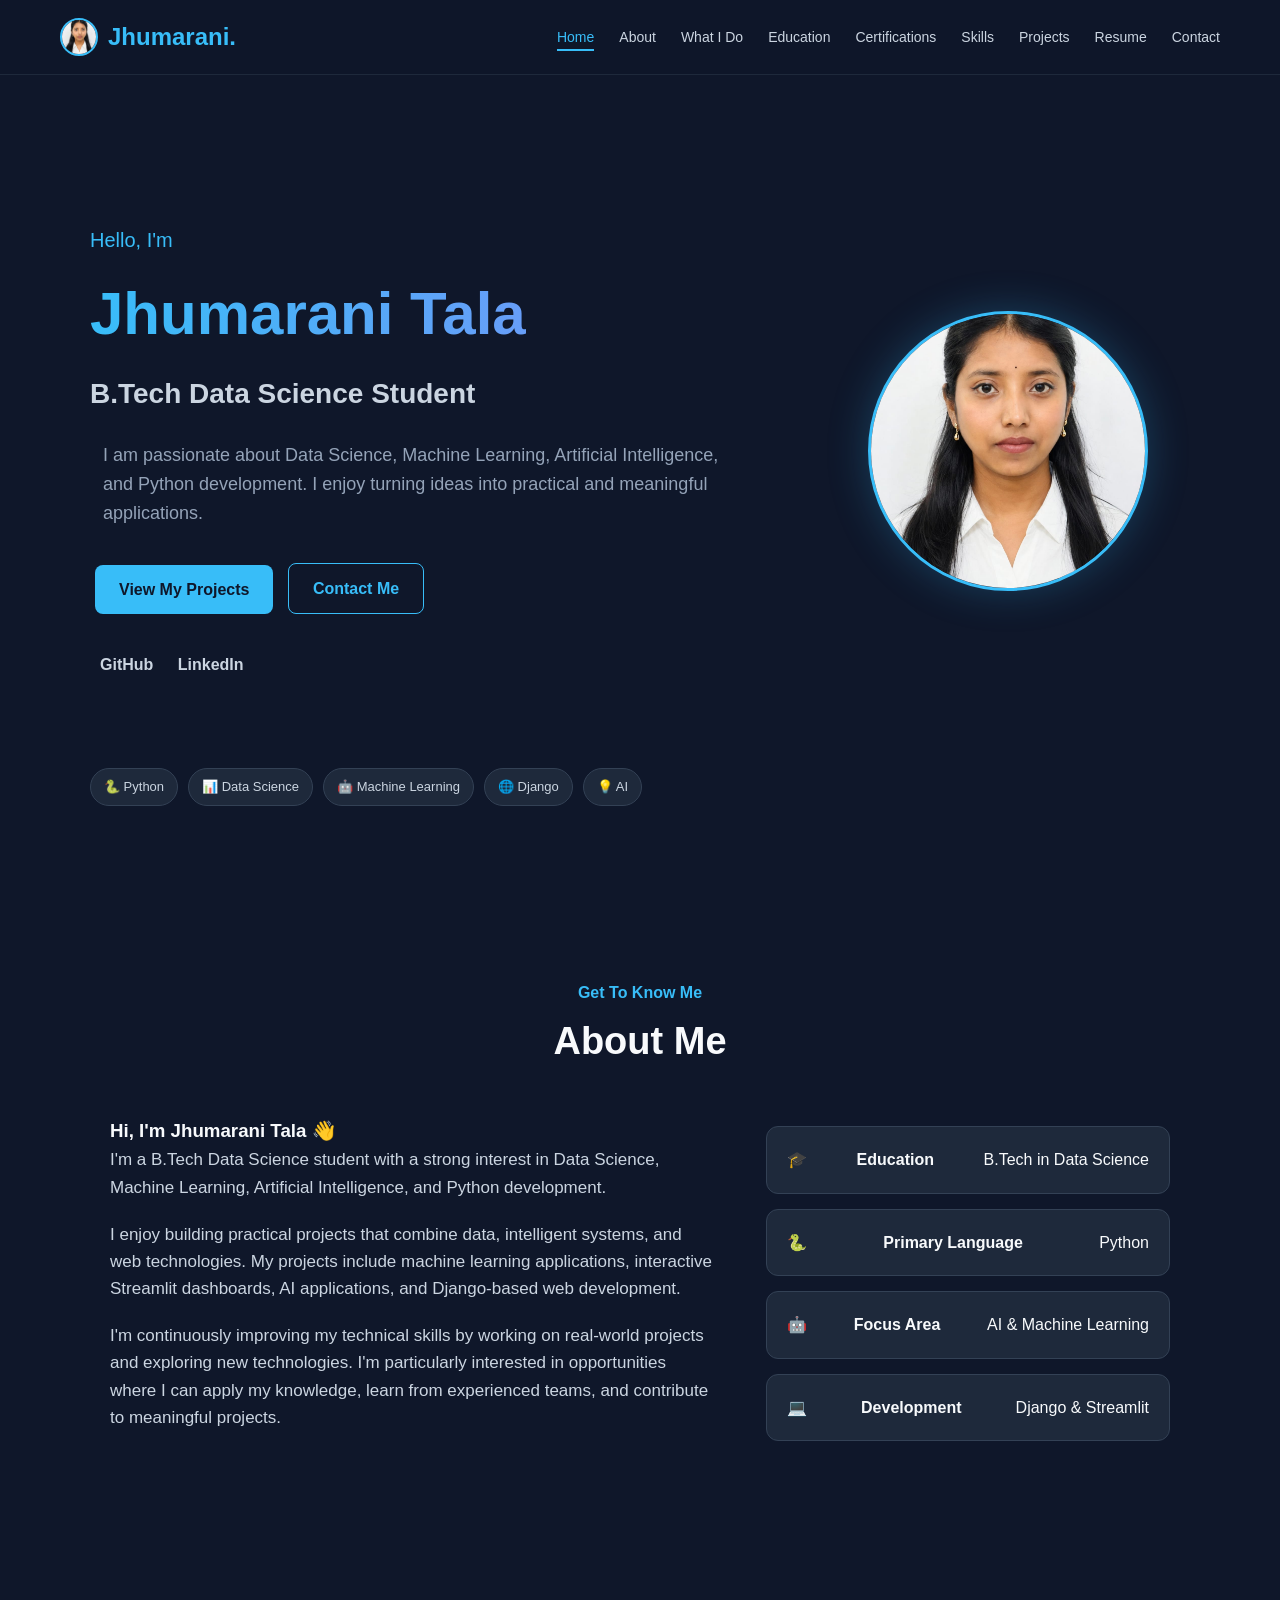
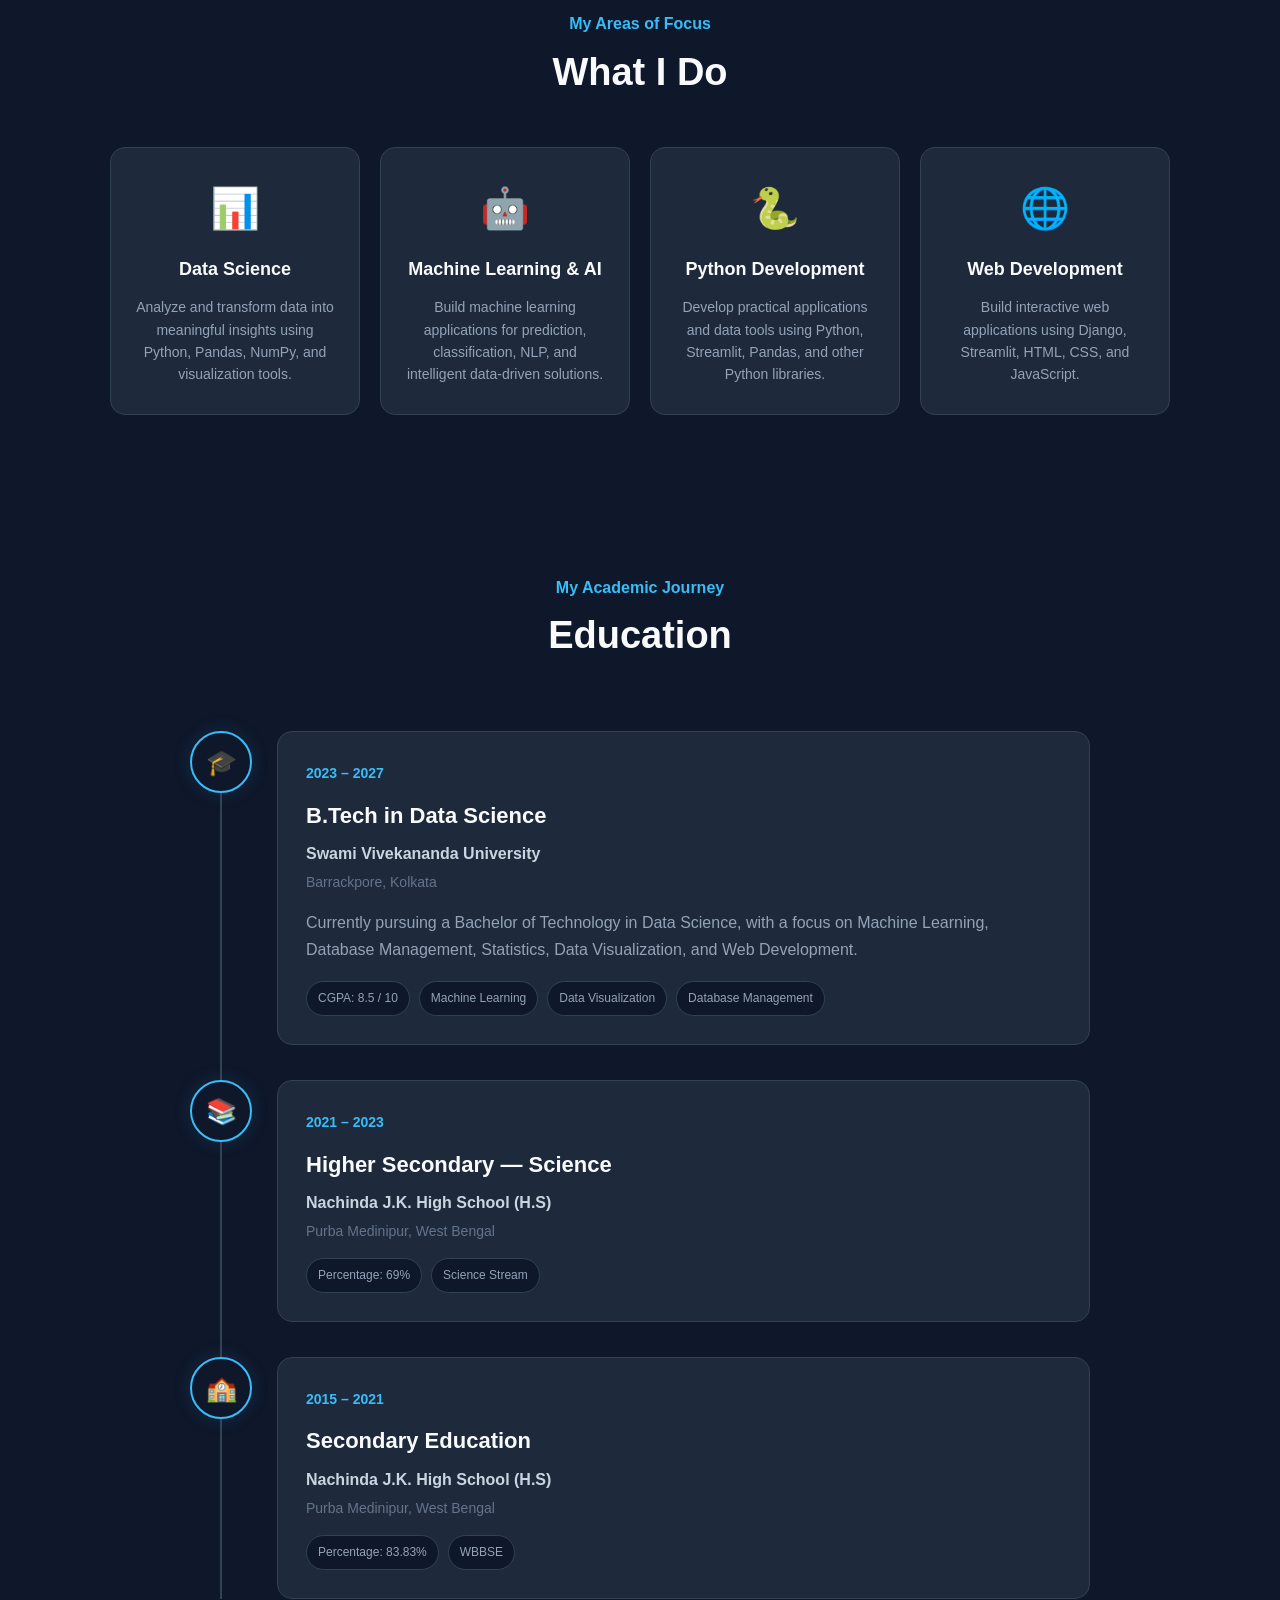
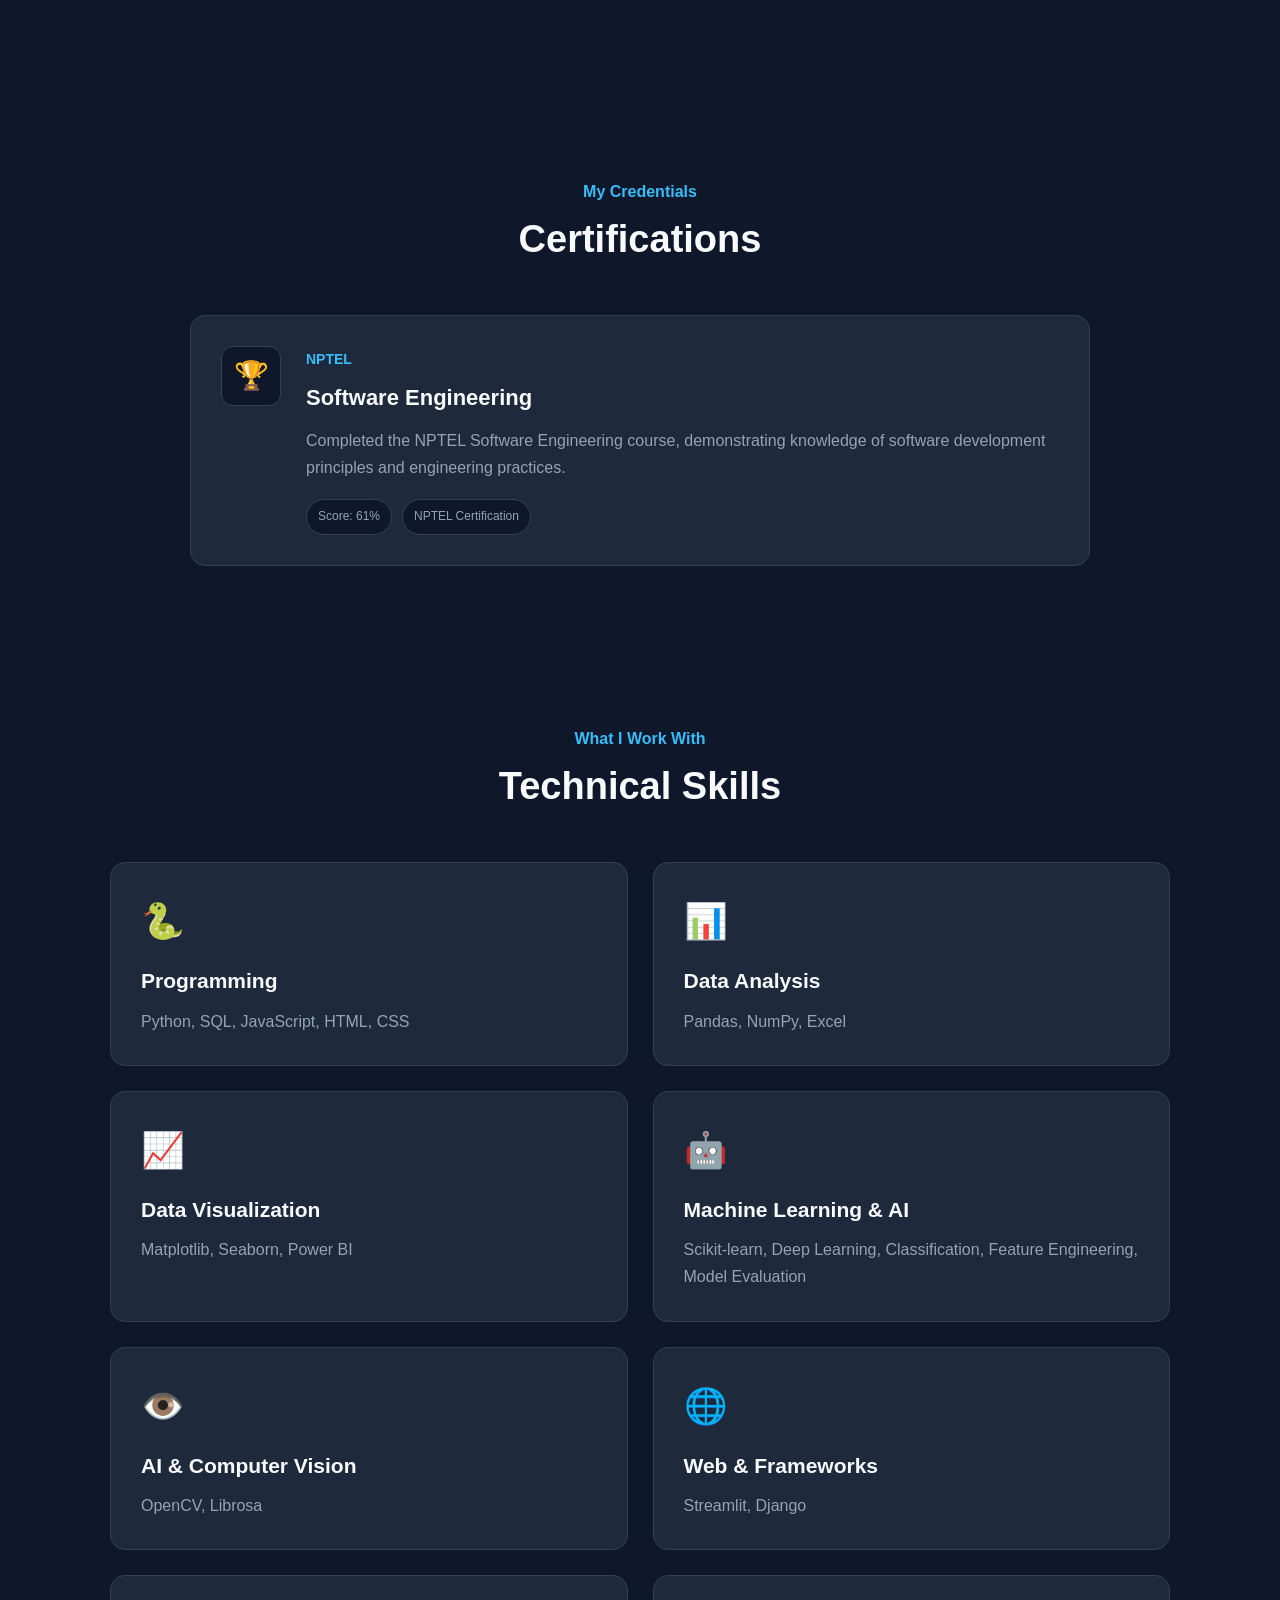
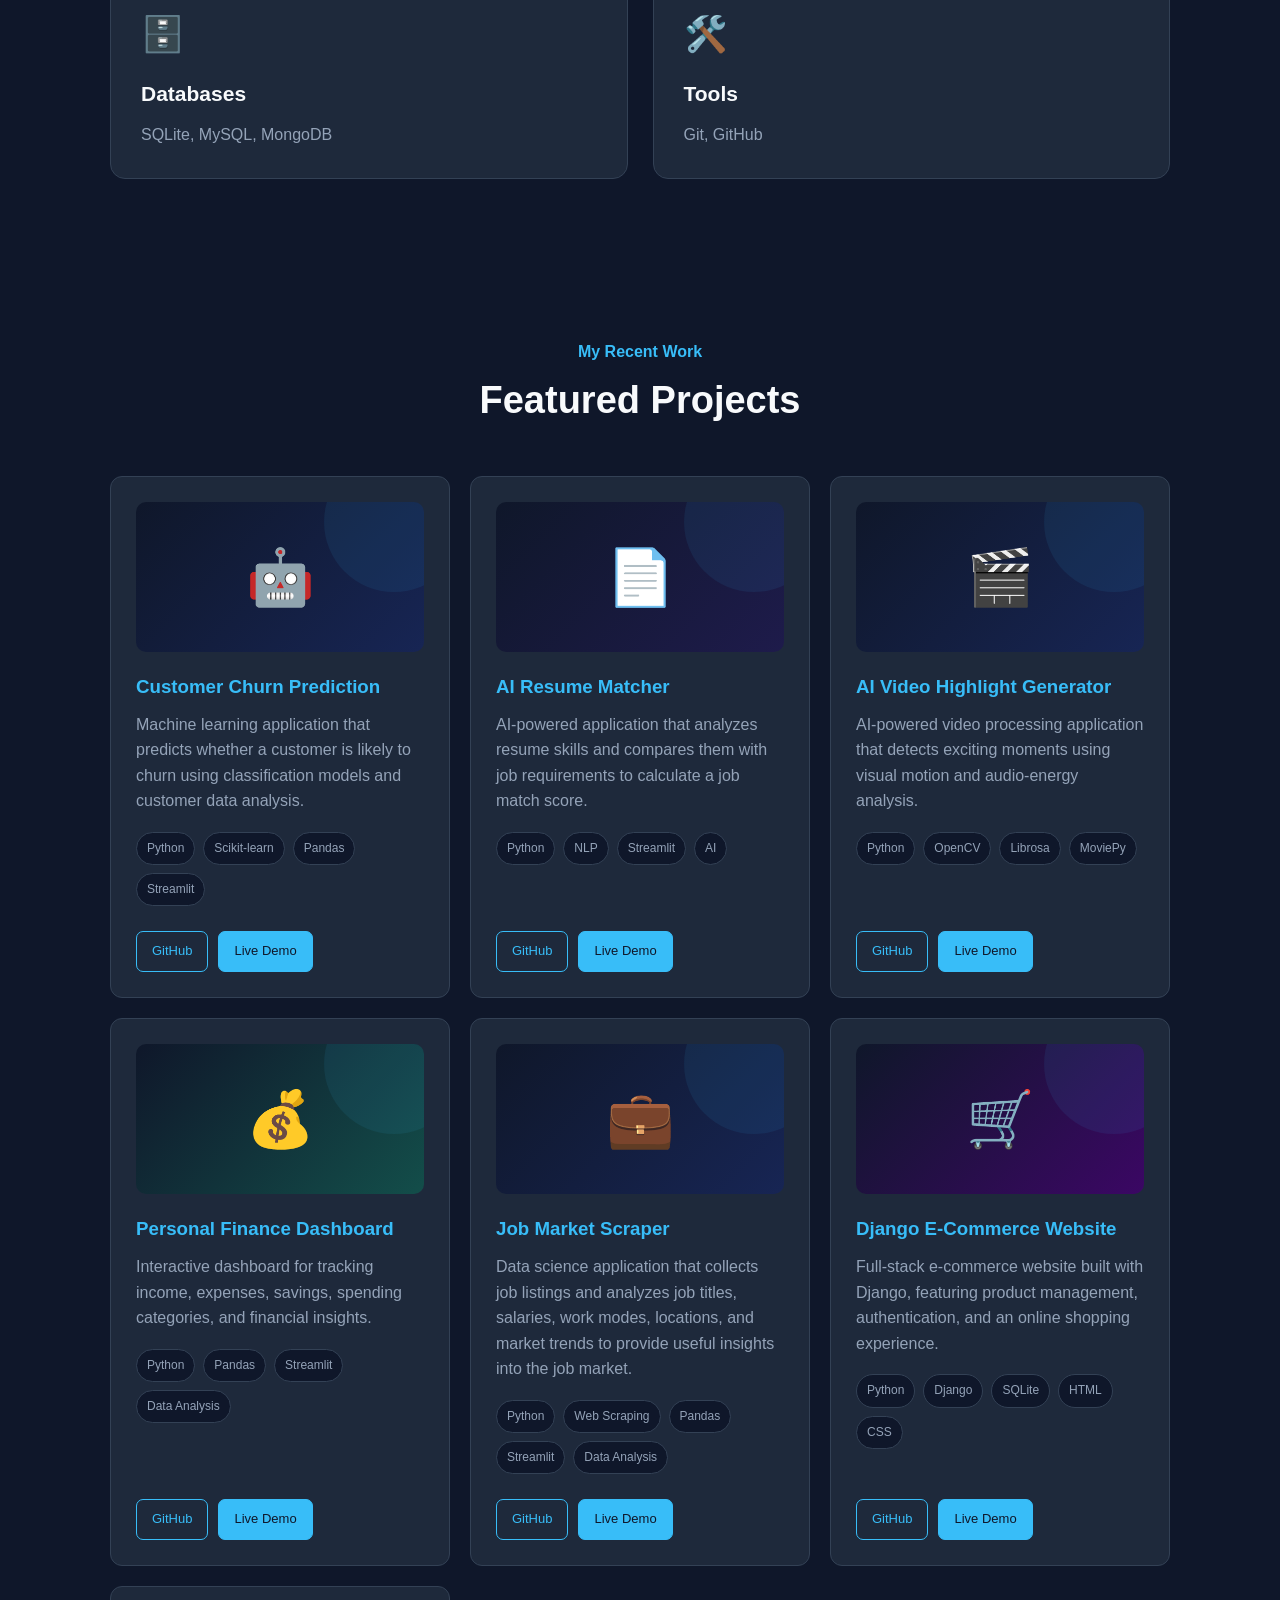
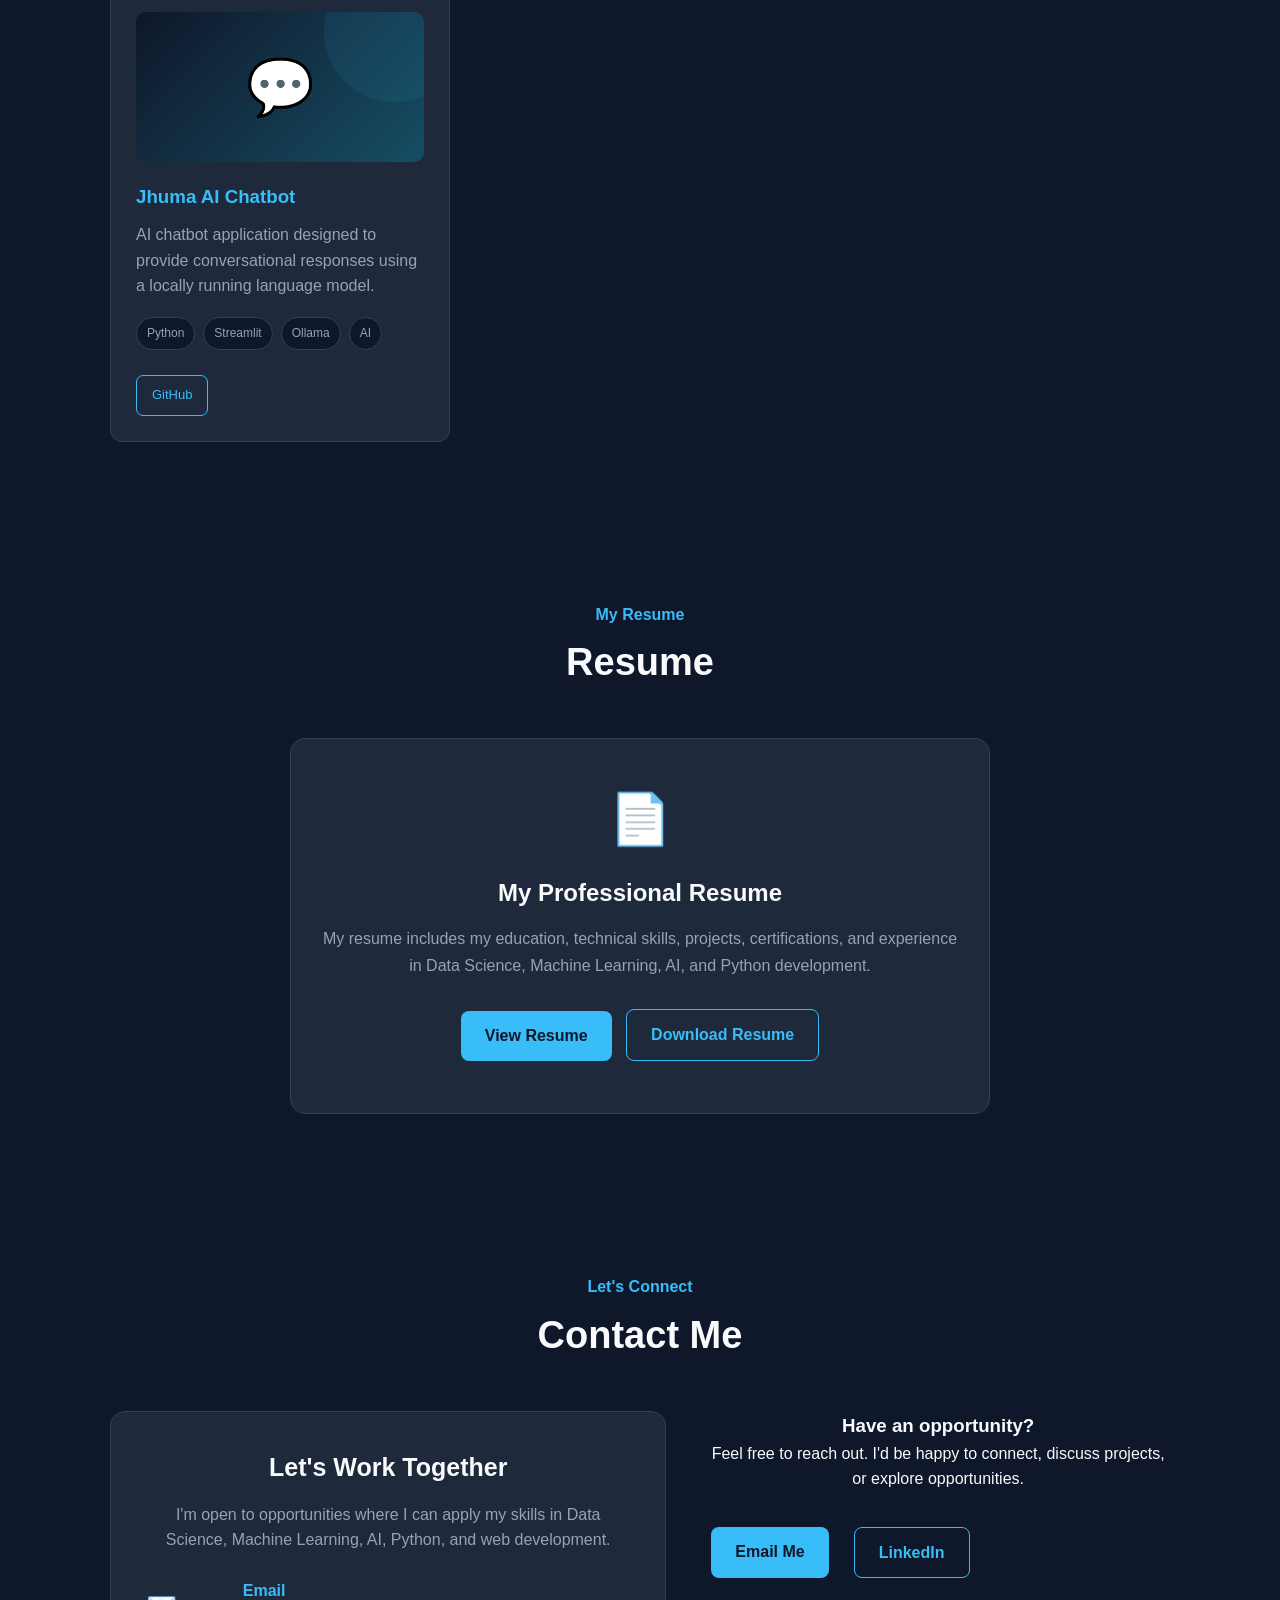
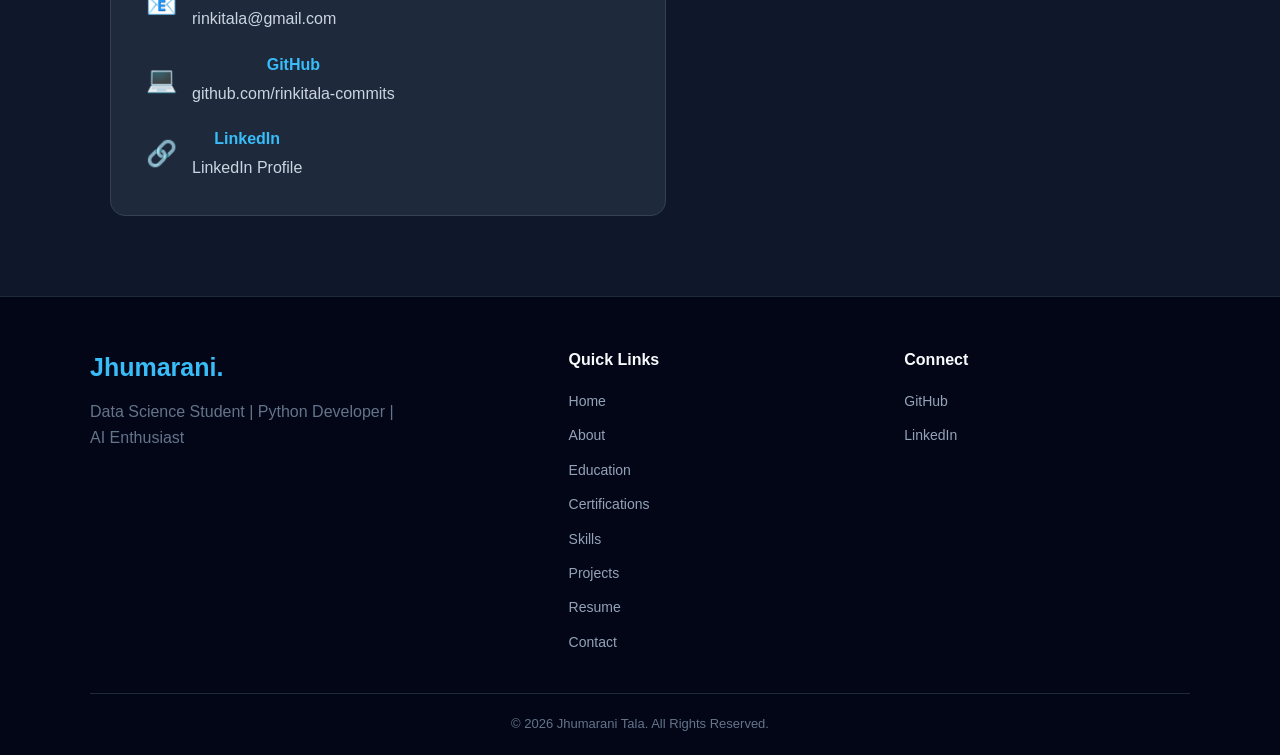
==== commit 47434aa3: "Update index.html" ====
--- a/index.html
+++ b/index.html
@@ -142,12 +142,6 @@
             <span>🤖 Machine Learning</span>
             <span>🌐 Django</span>
             <span>💡 AI</span>
-          </div>
-          <!-- Profile Image Area -->
-          <div class="hero-image">
-            <div class="profile-placeholder">
-              <img src="profile_photo.jpeg" alt="Jhumarani Tala" />
-            </div>
           </div>
         </div>
       </section>
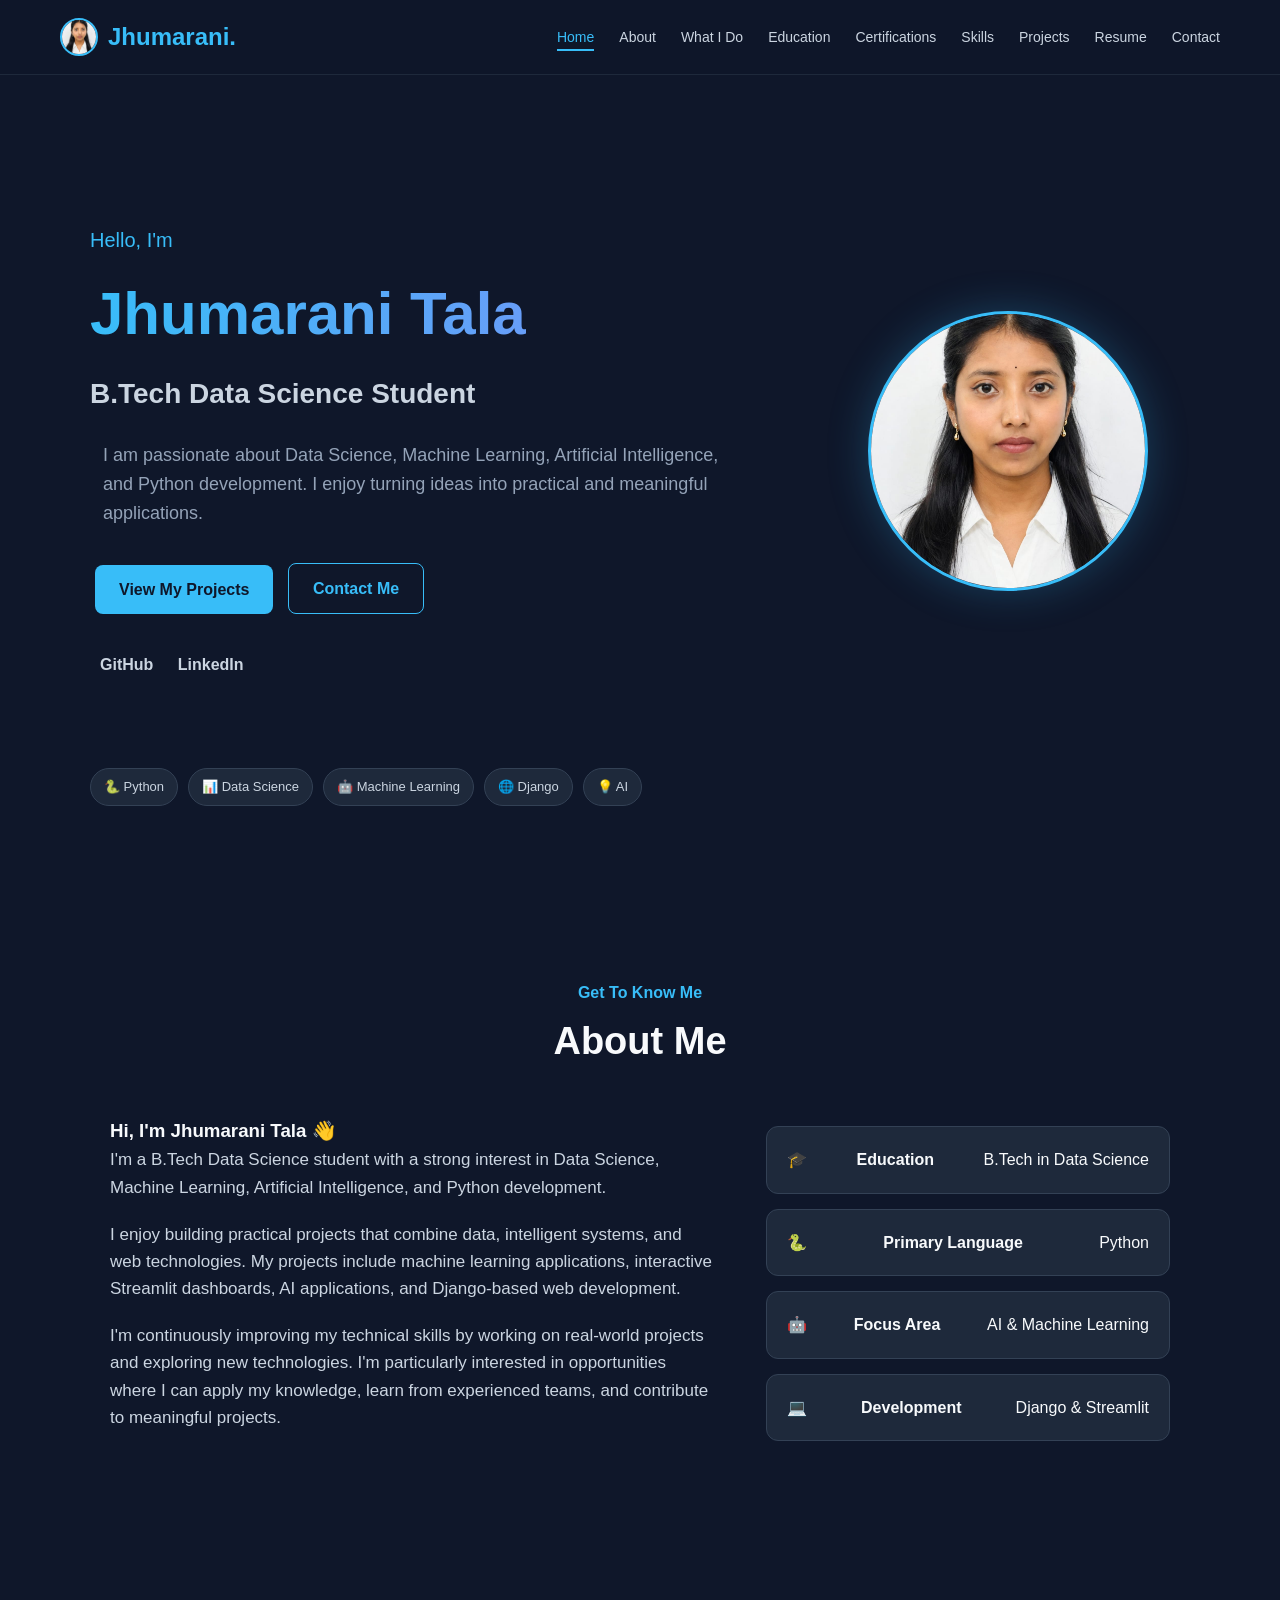
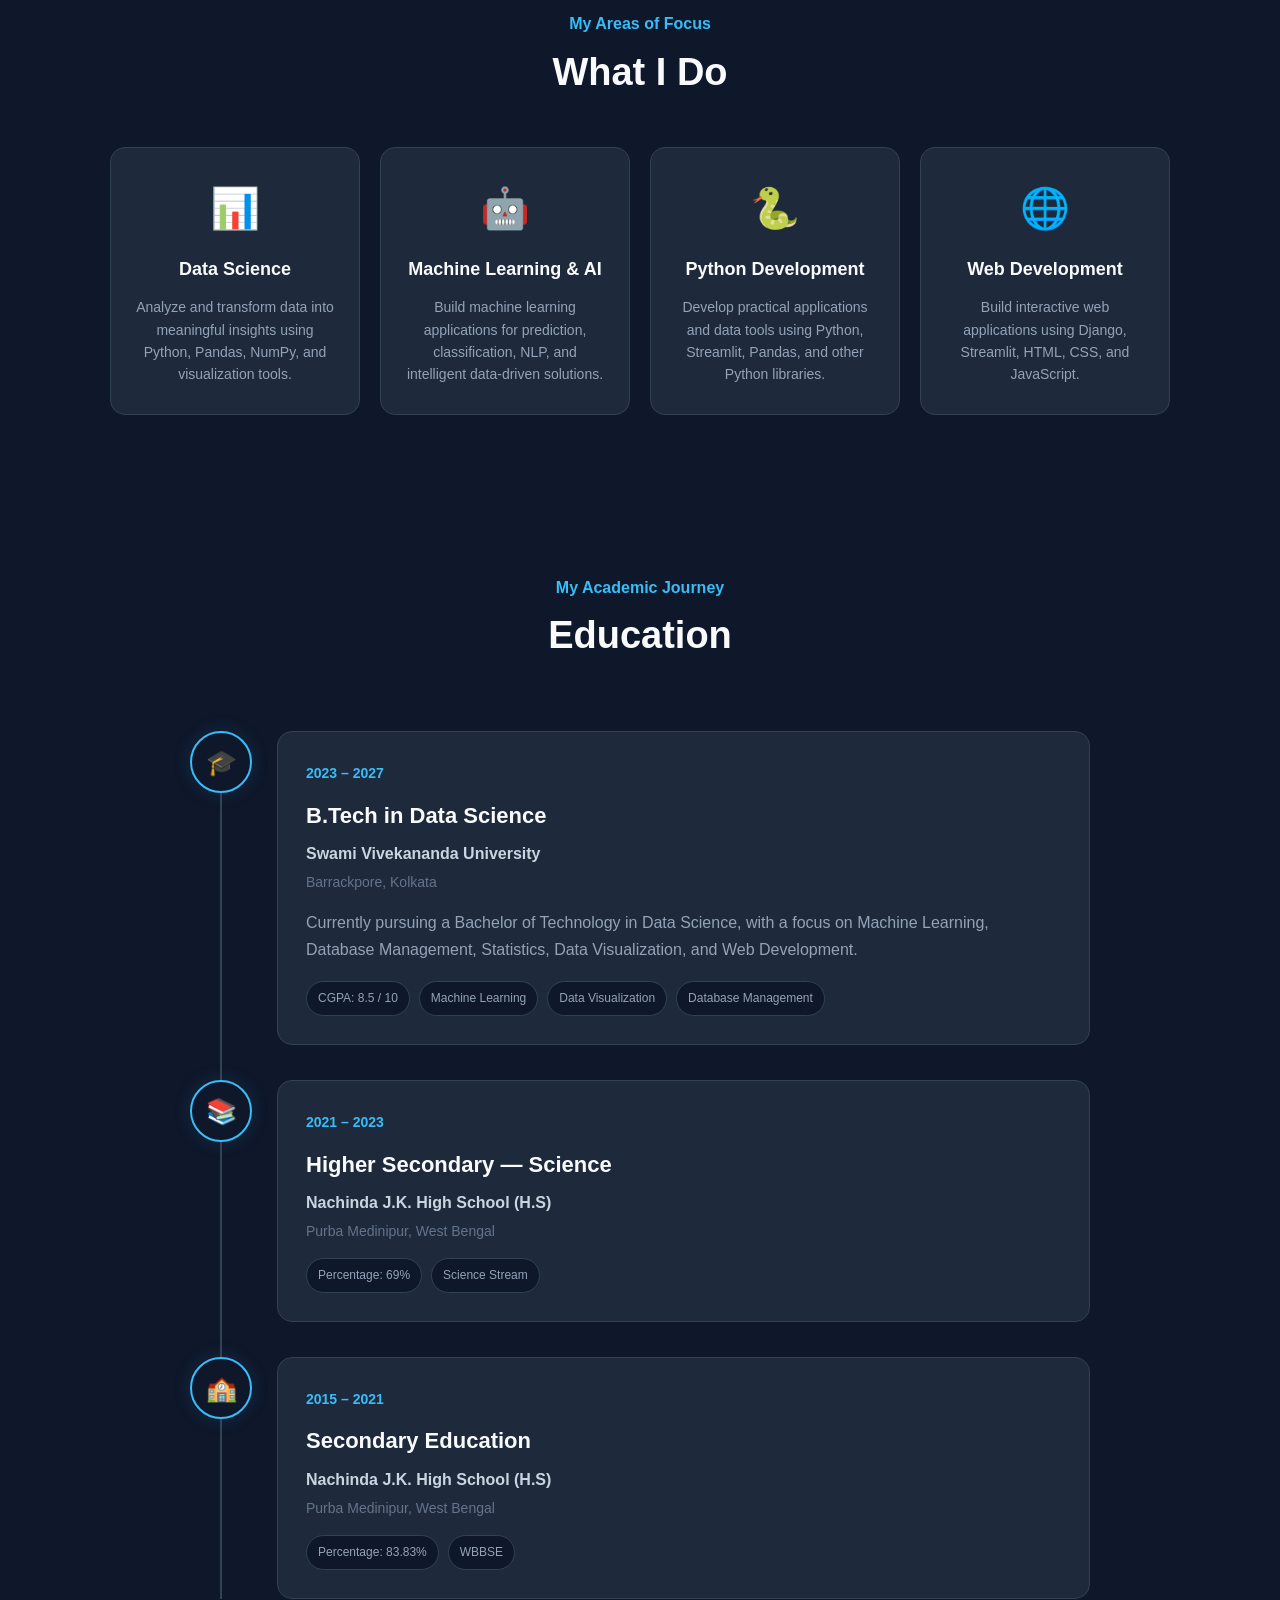
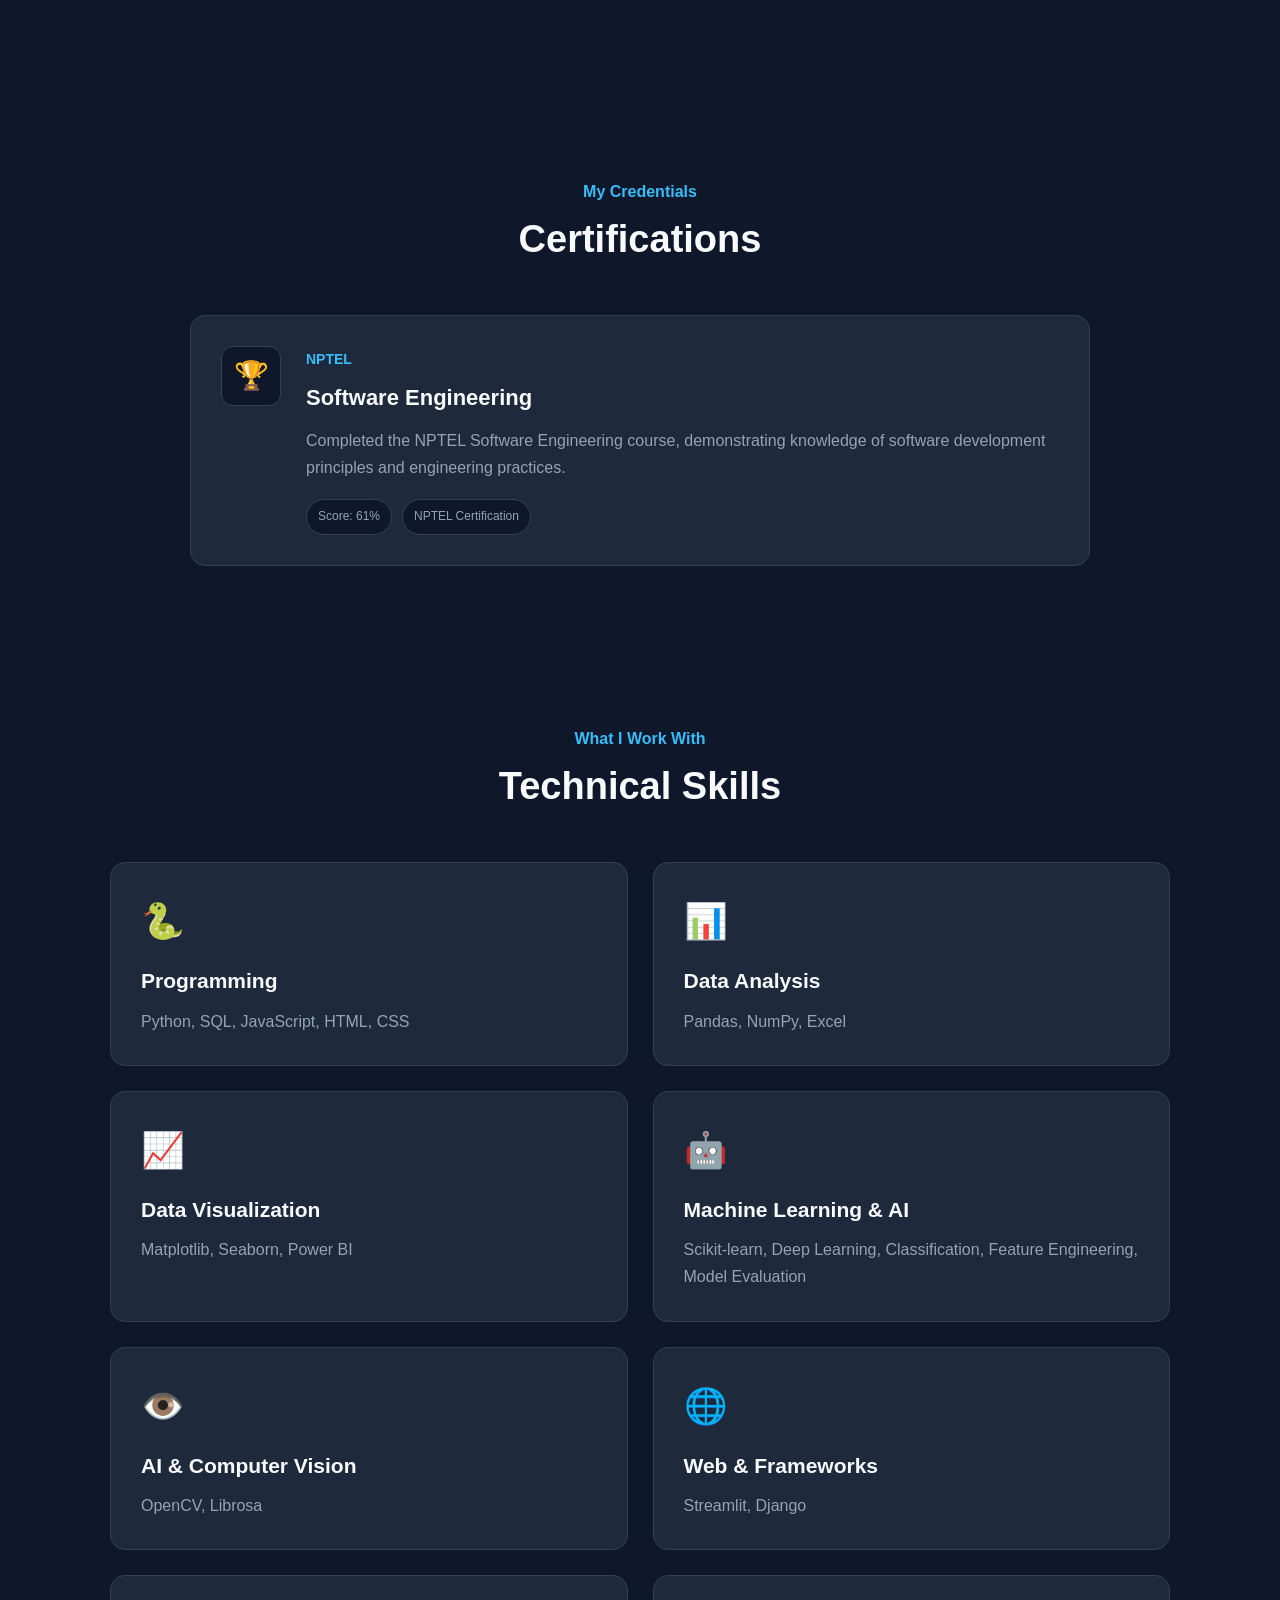
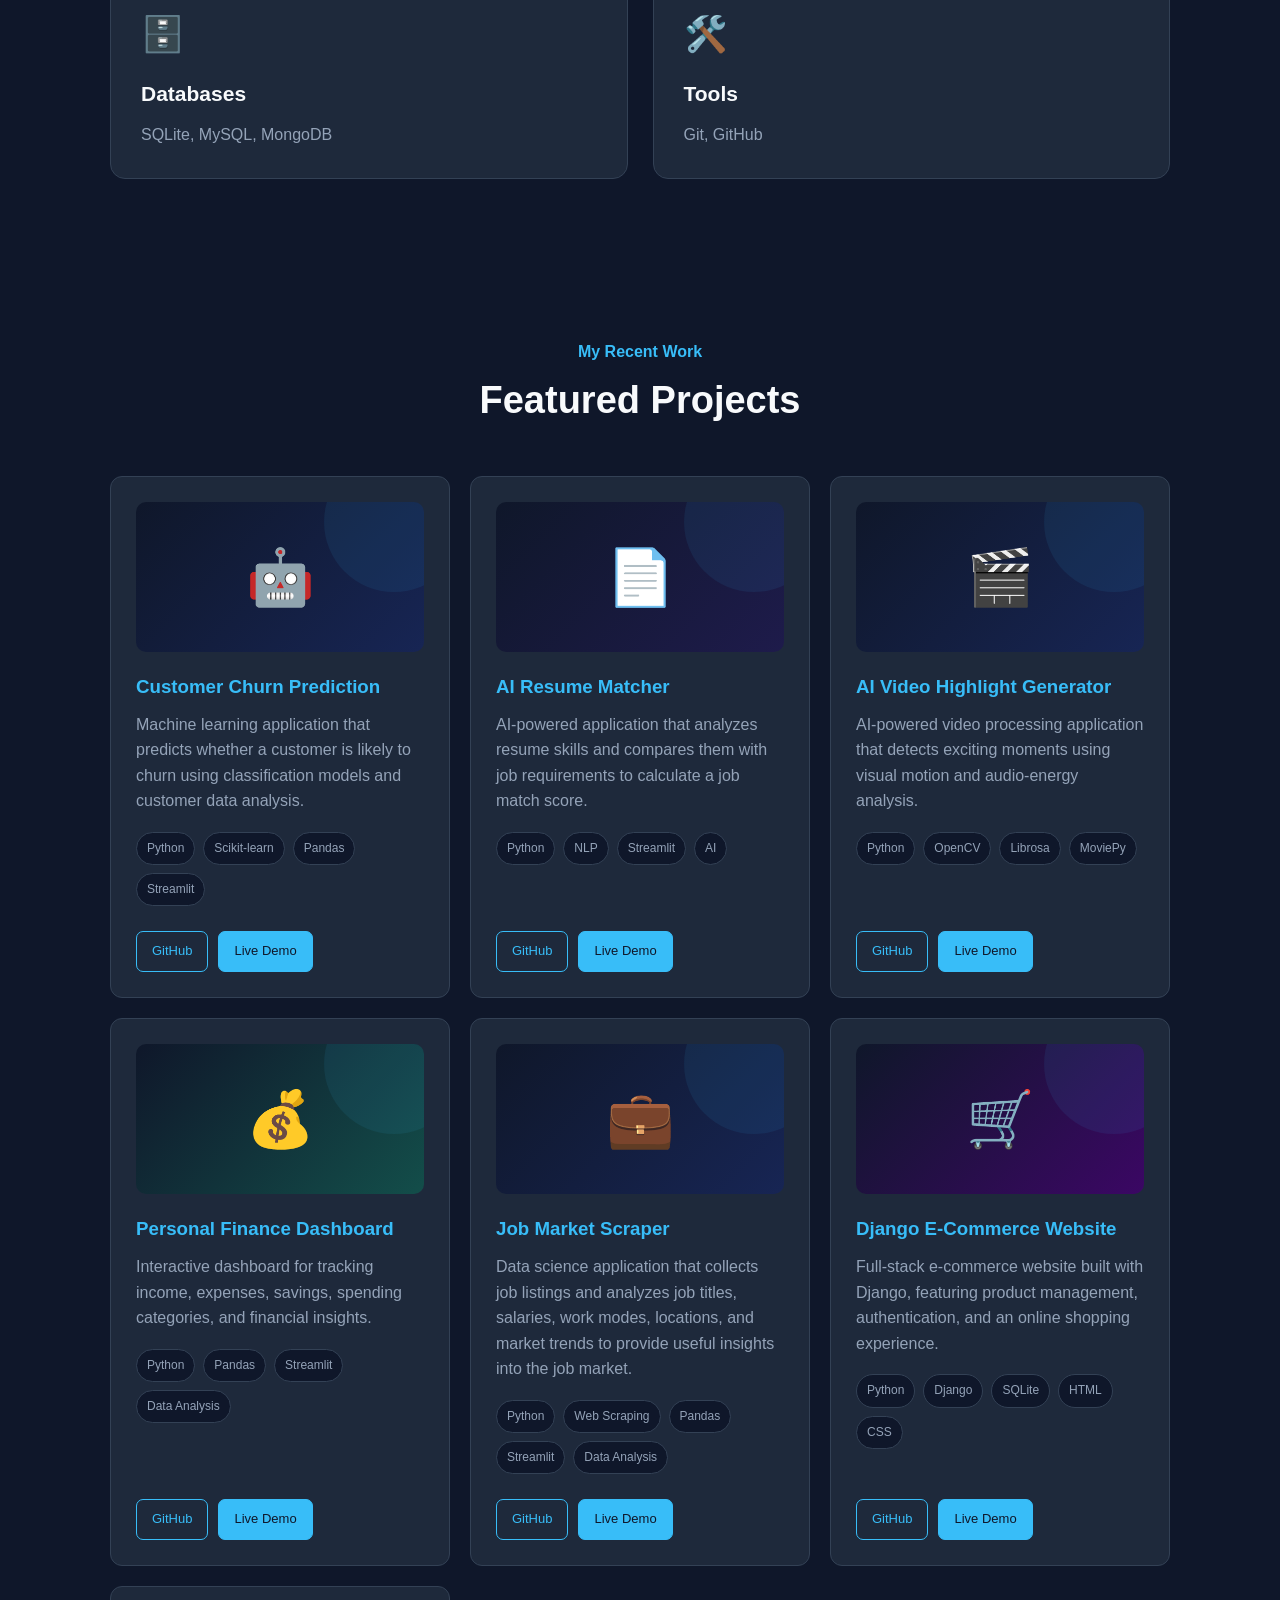
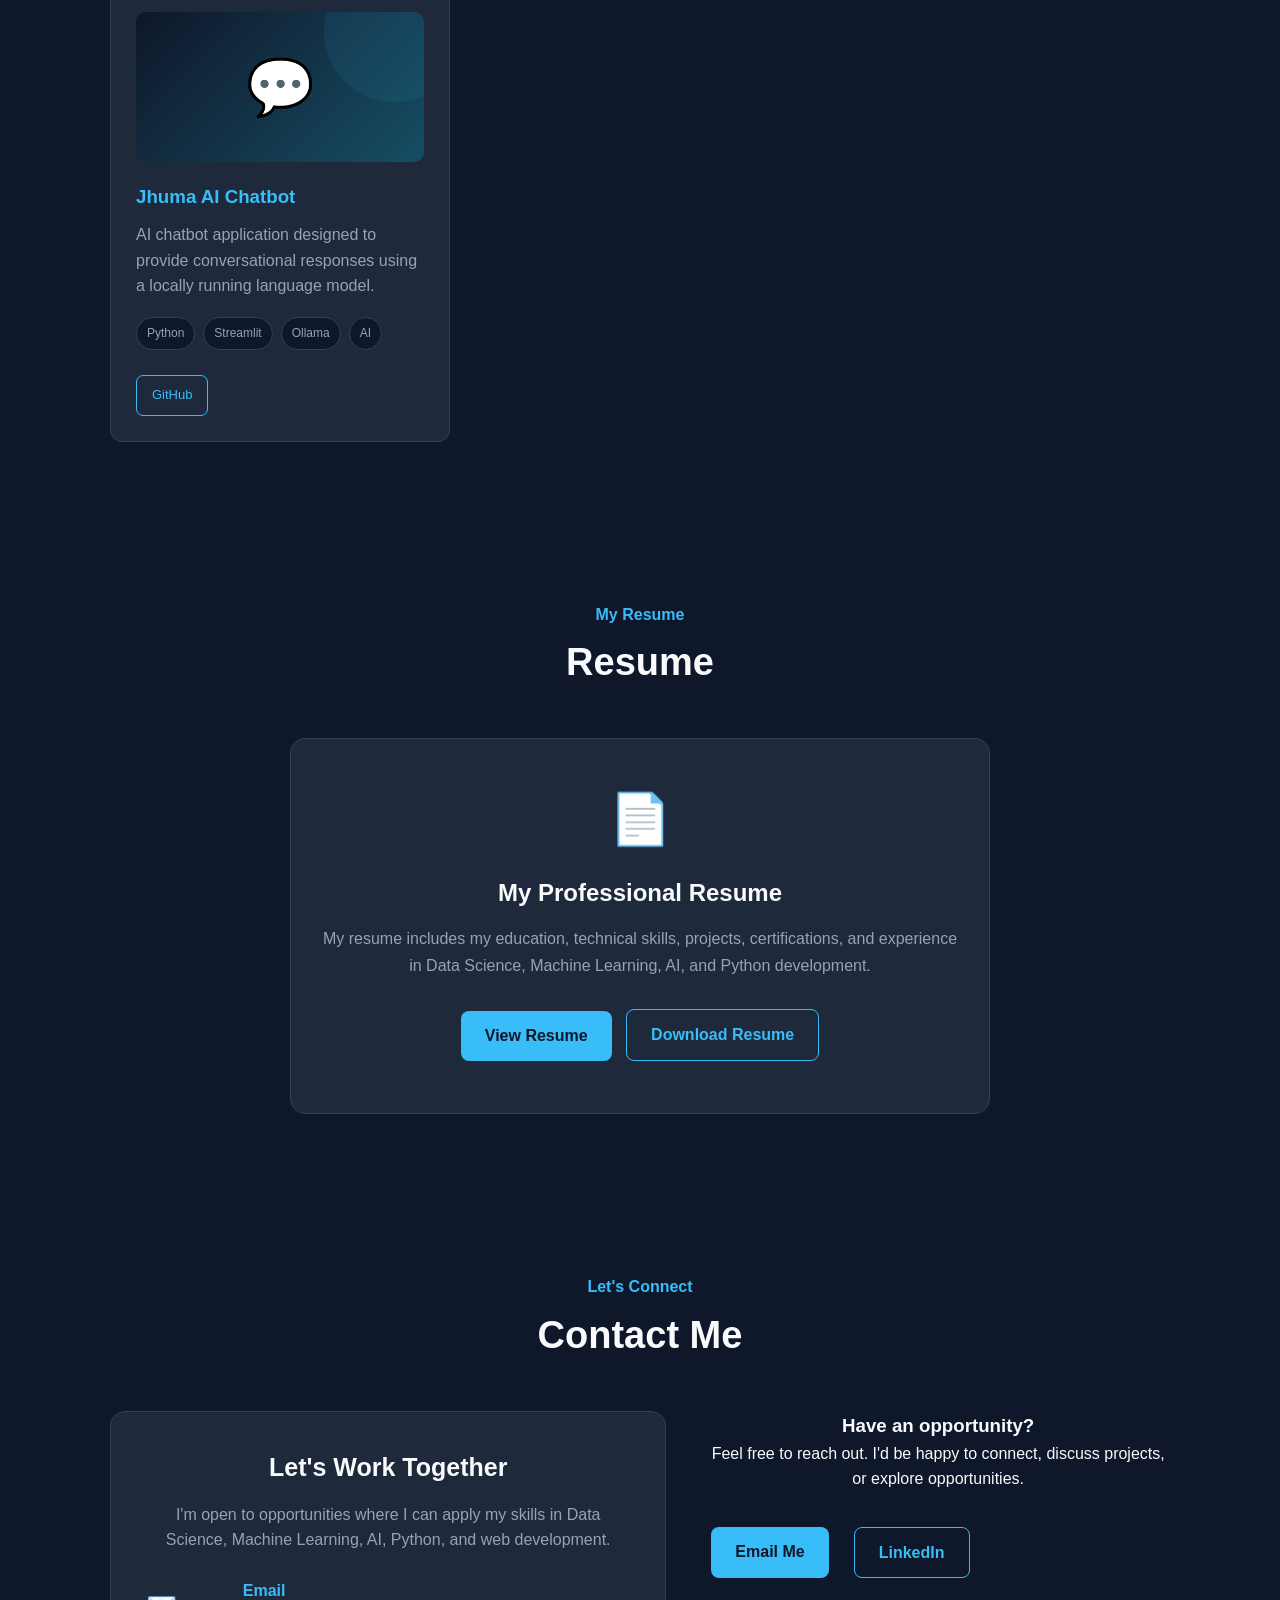
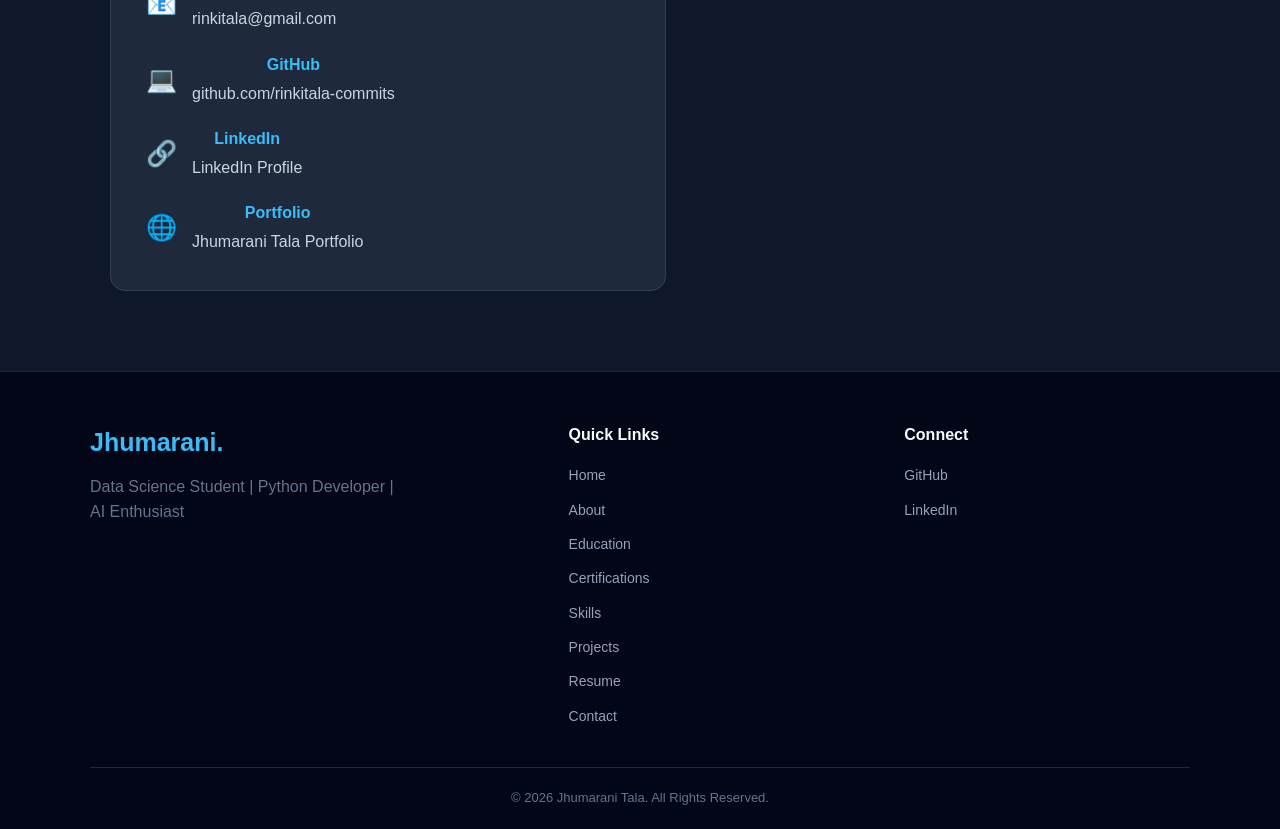
==== commit a1bc1e78: "update por" ====
--- a/index.html
+++ b/index.html
@@ -836,6 +836,23 @@
                 </p>
               </div>
             </div>
+            <div class="contact-item">
+              <span>🌐</span>
+            
+              <div>
+                <strong>Portfolio</strong>
+            
+                <p>
+                  <a
+                    href="https://rinkitala-commits.github.io/jhumarani-portfolio/"
+                    target="_blank"
+                    rel="noopener noreferrer"
+                  >
+                    Jhumarani Tala Portfolio
+                  </a>
+                </p>
+              </div>
+            </div>
           </div>
 
           <div class="contact-message">
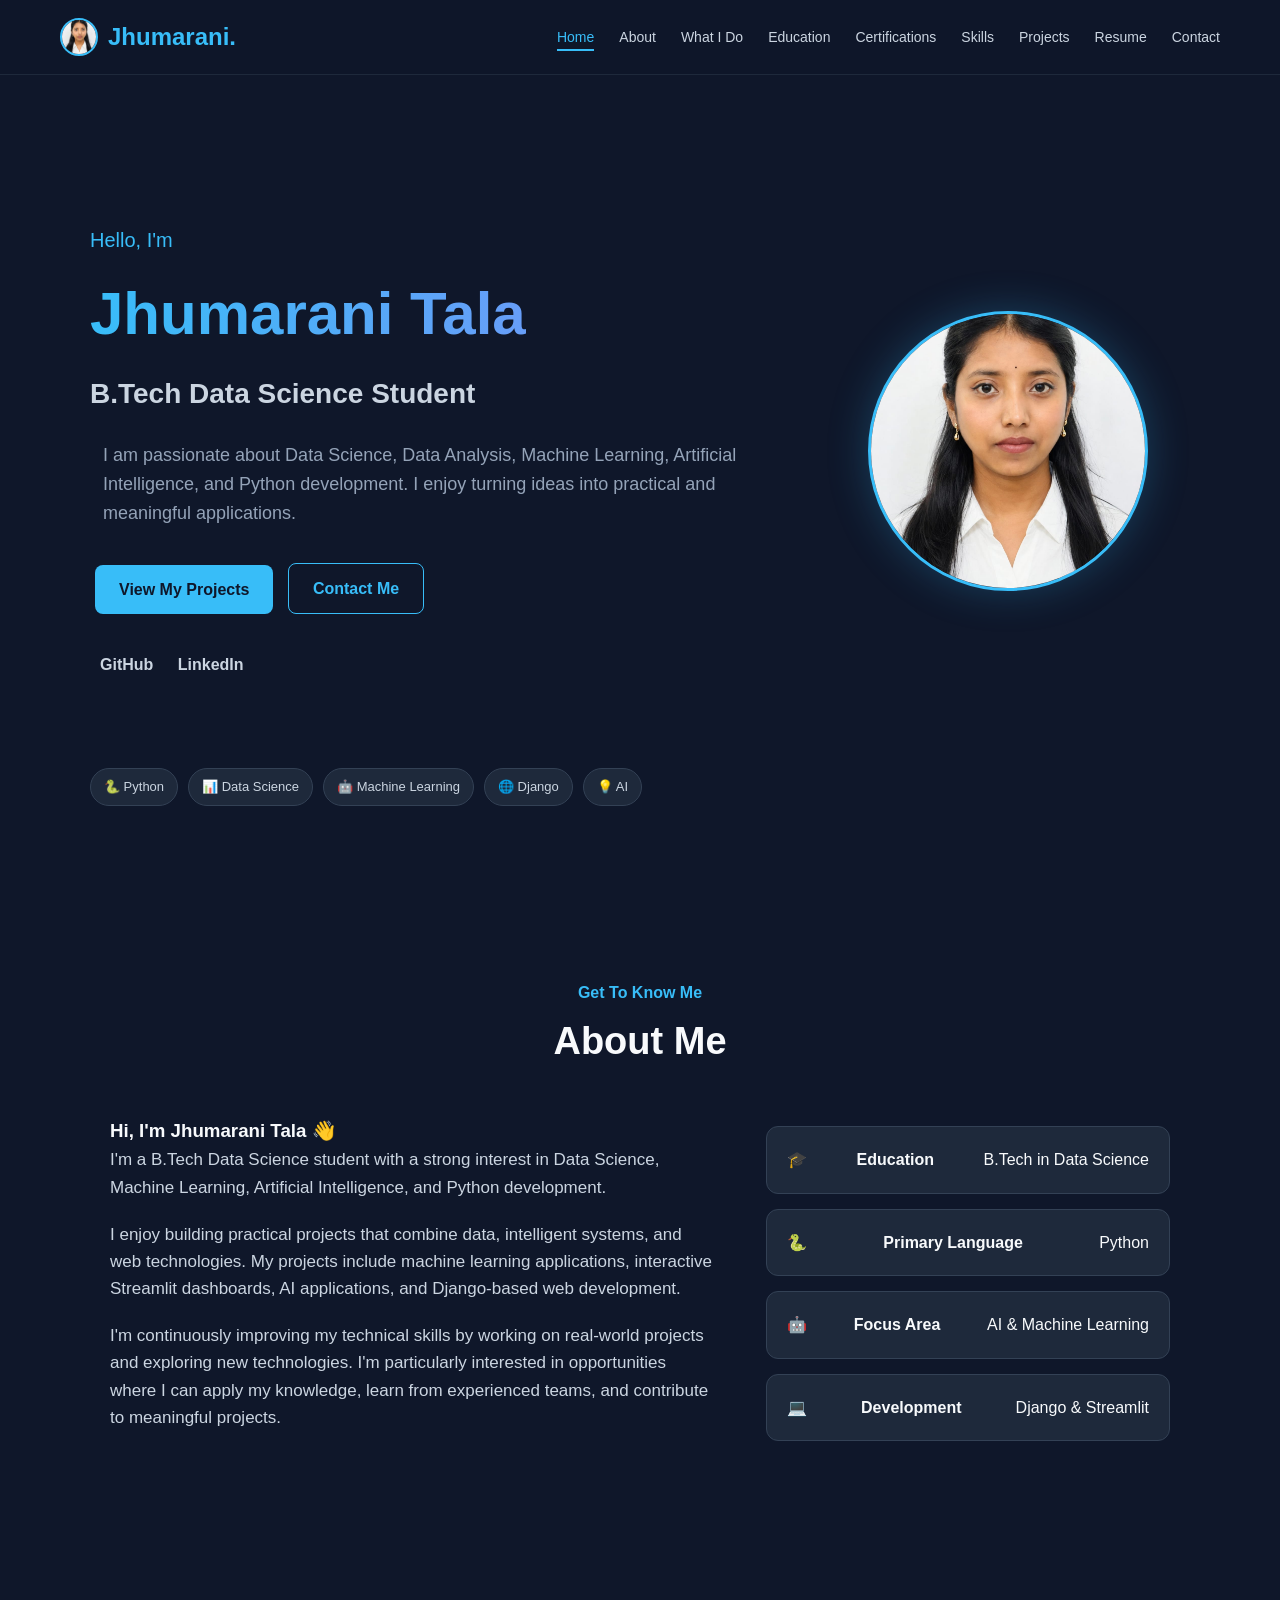
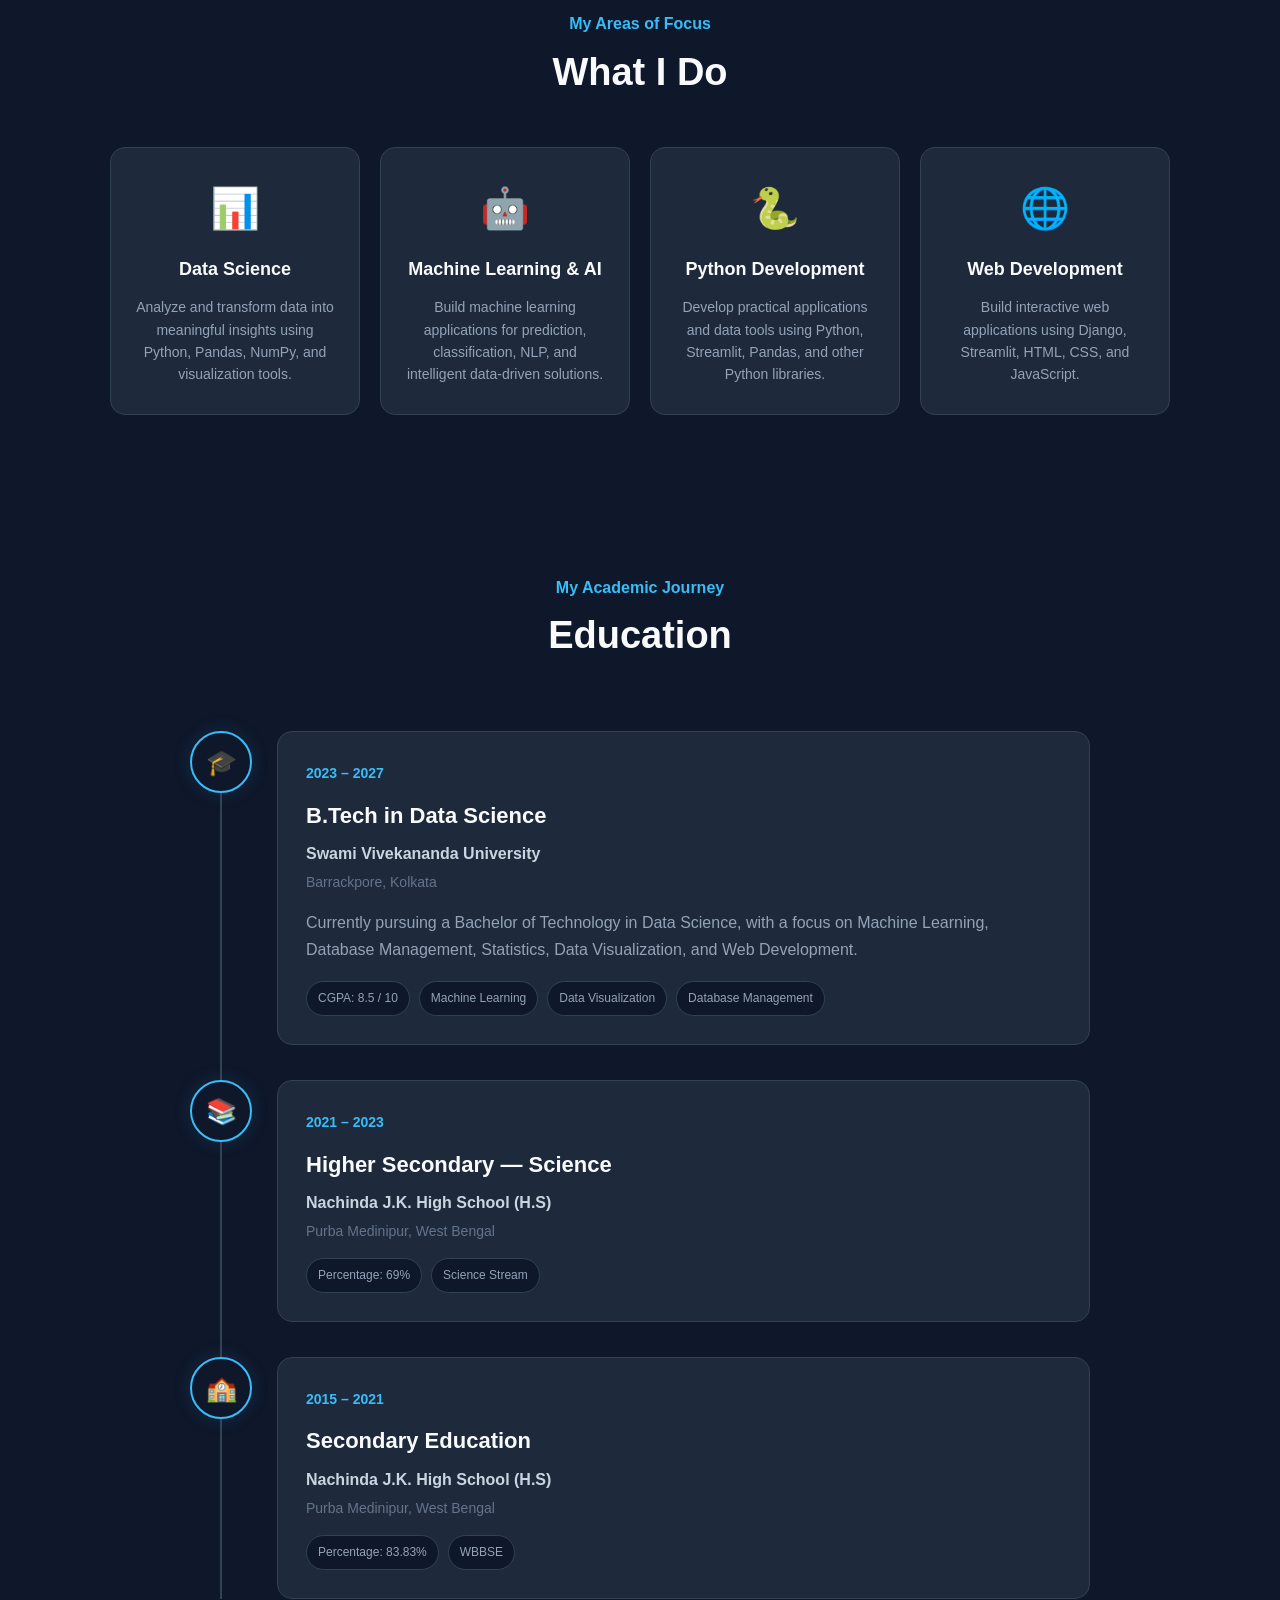
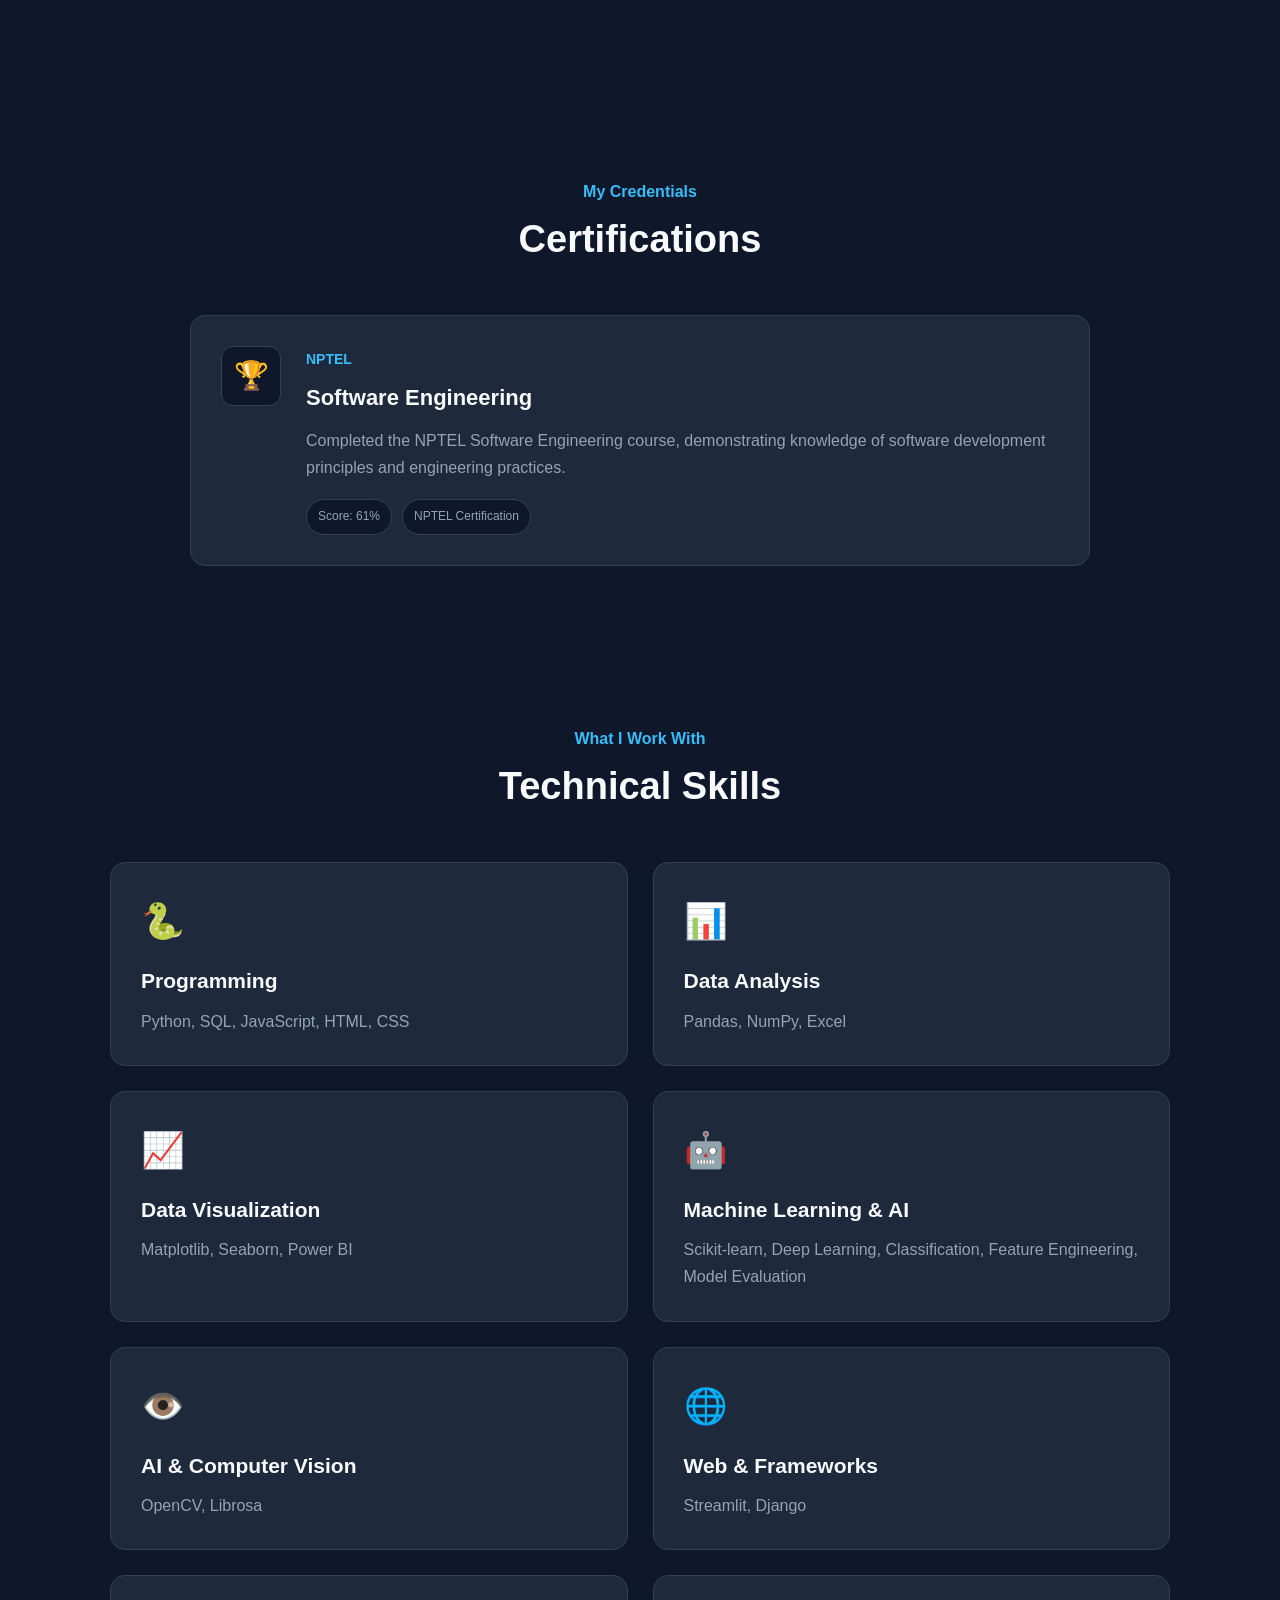
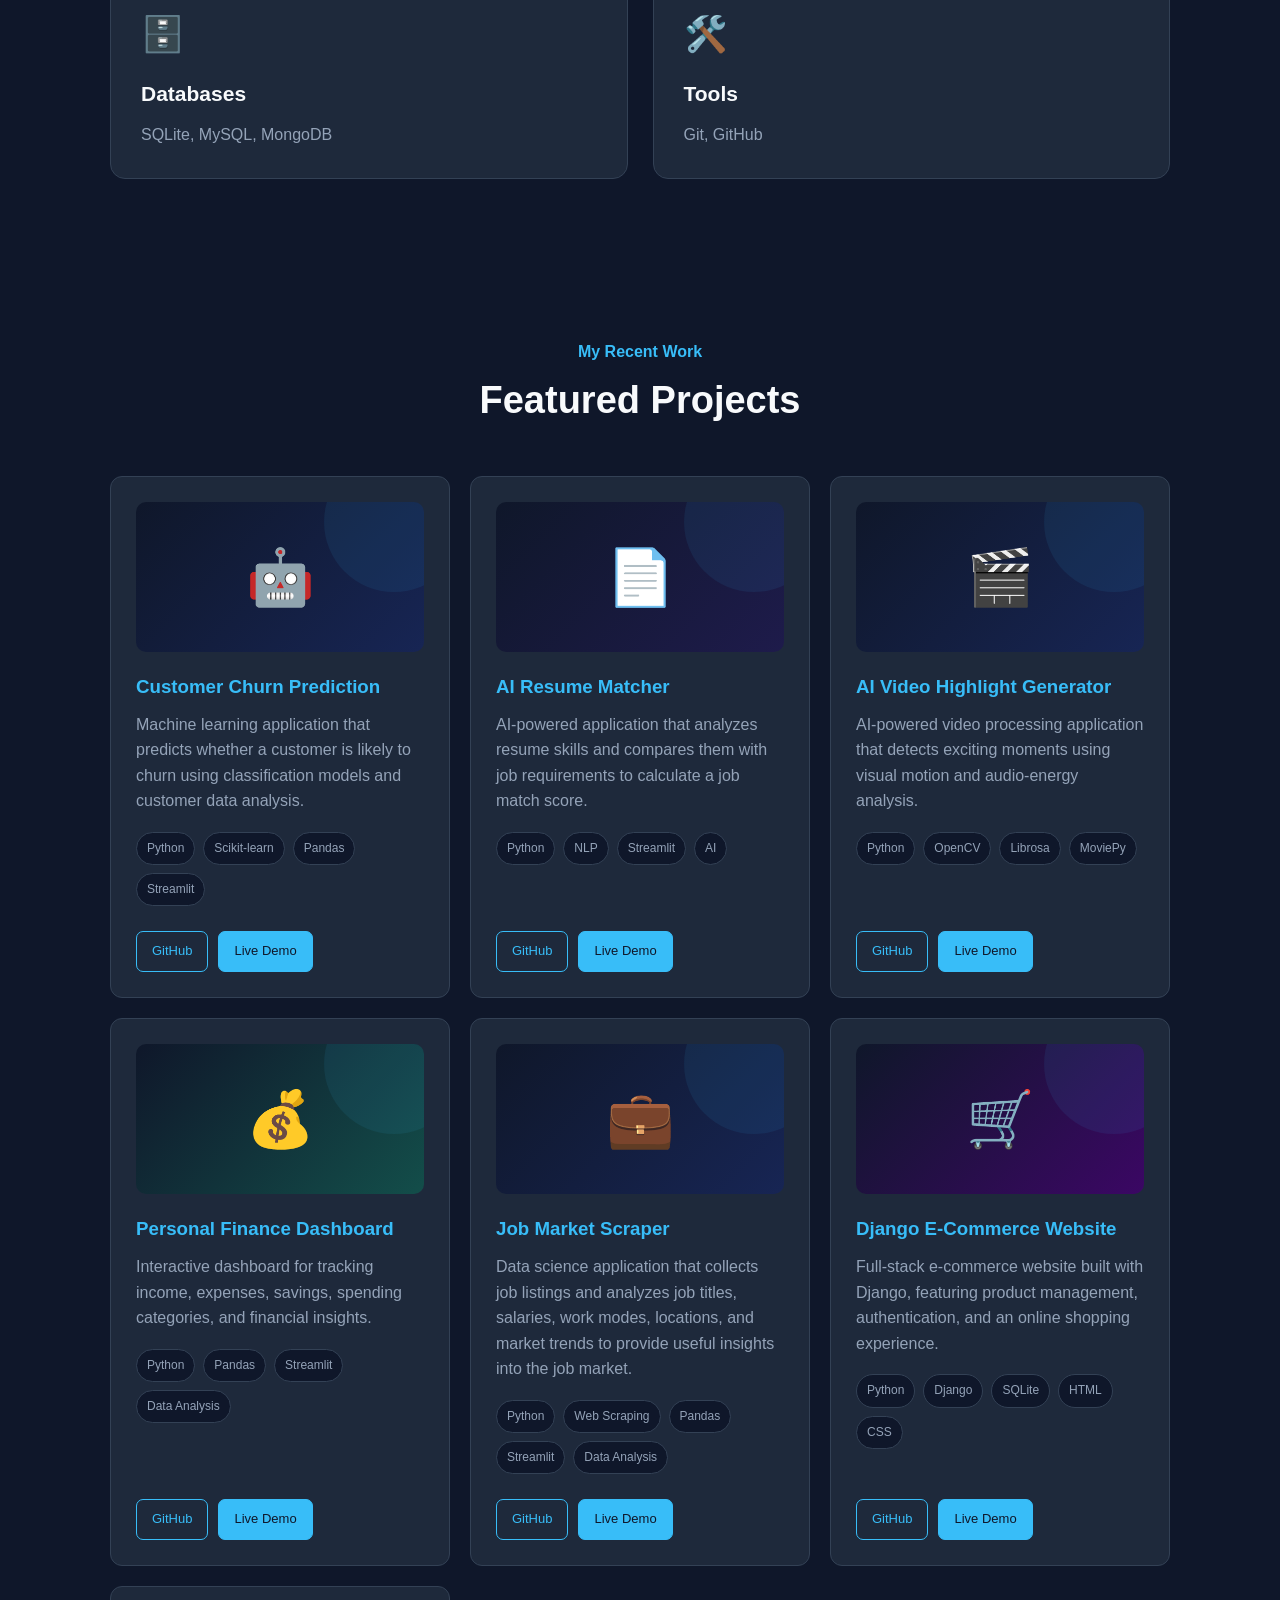
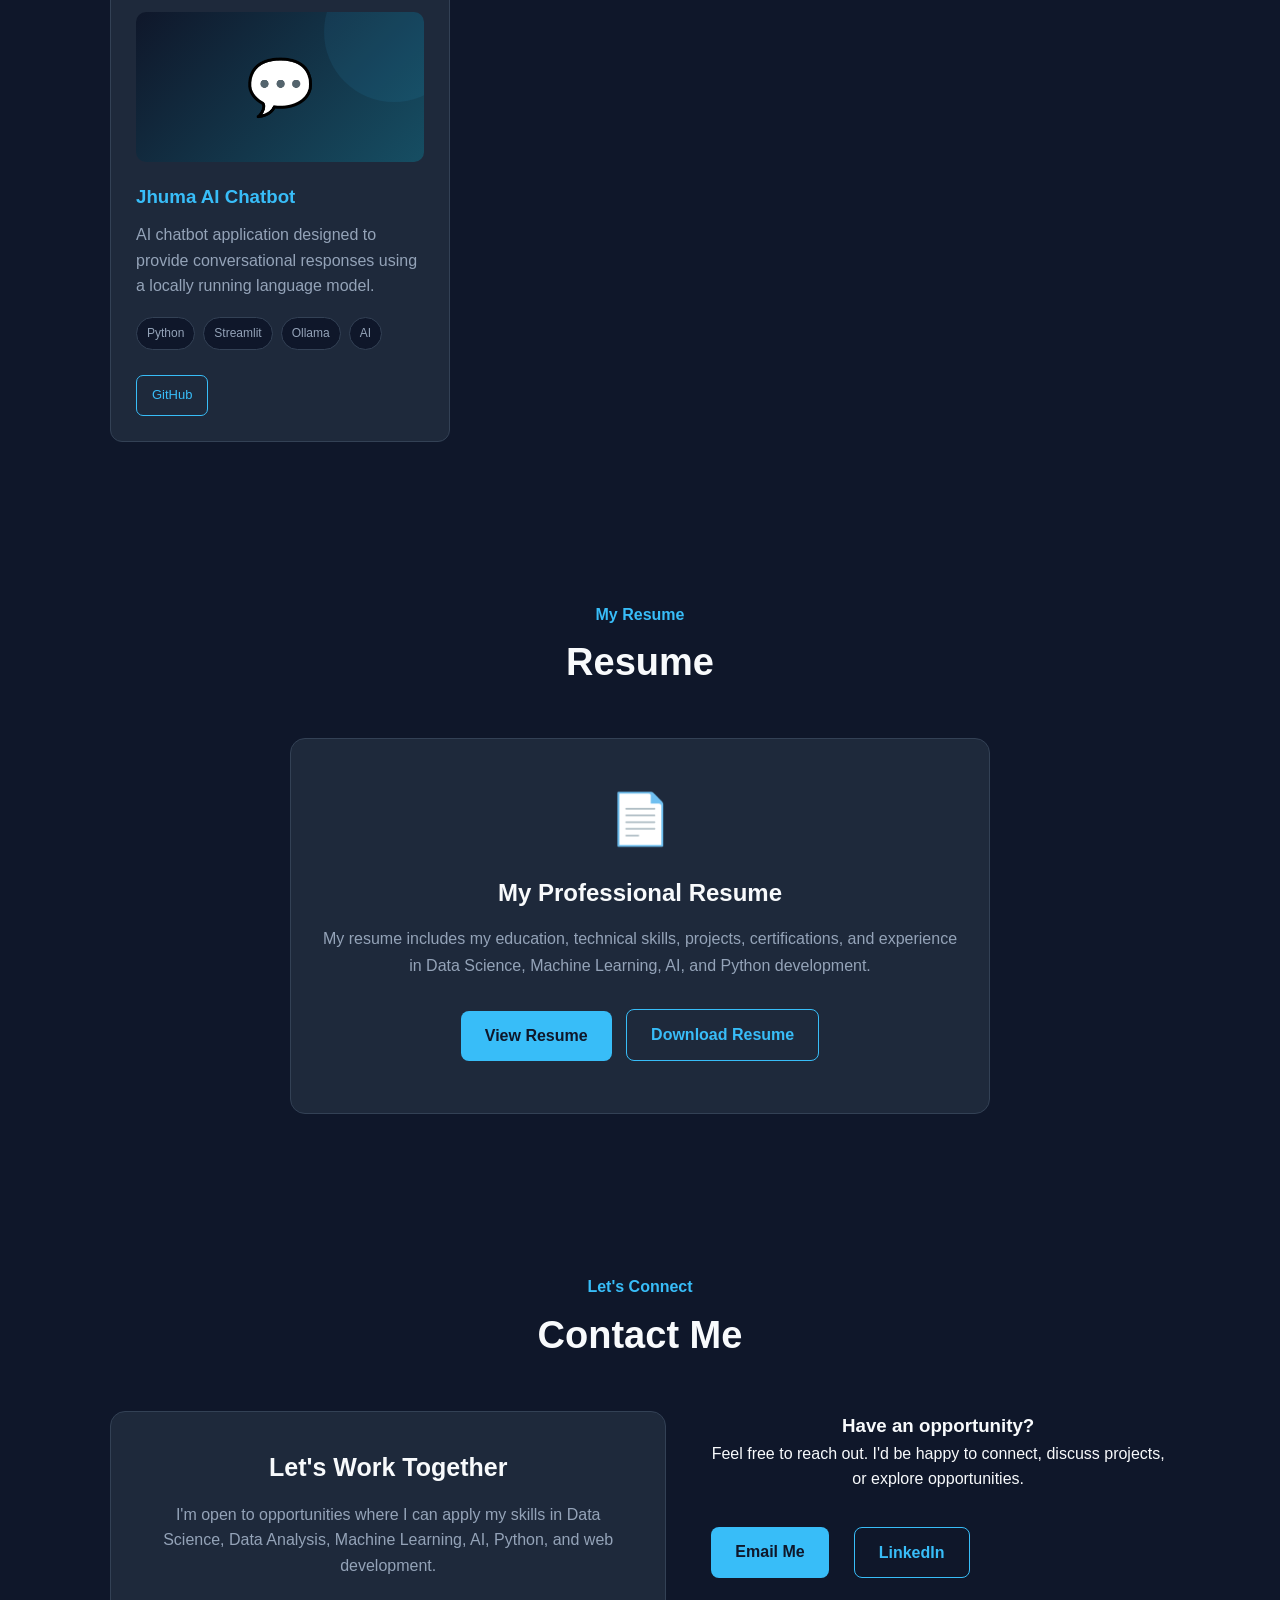
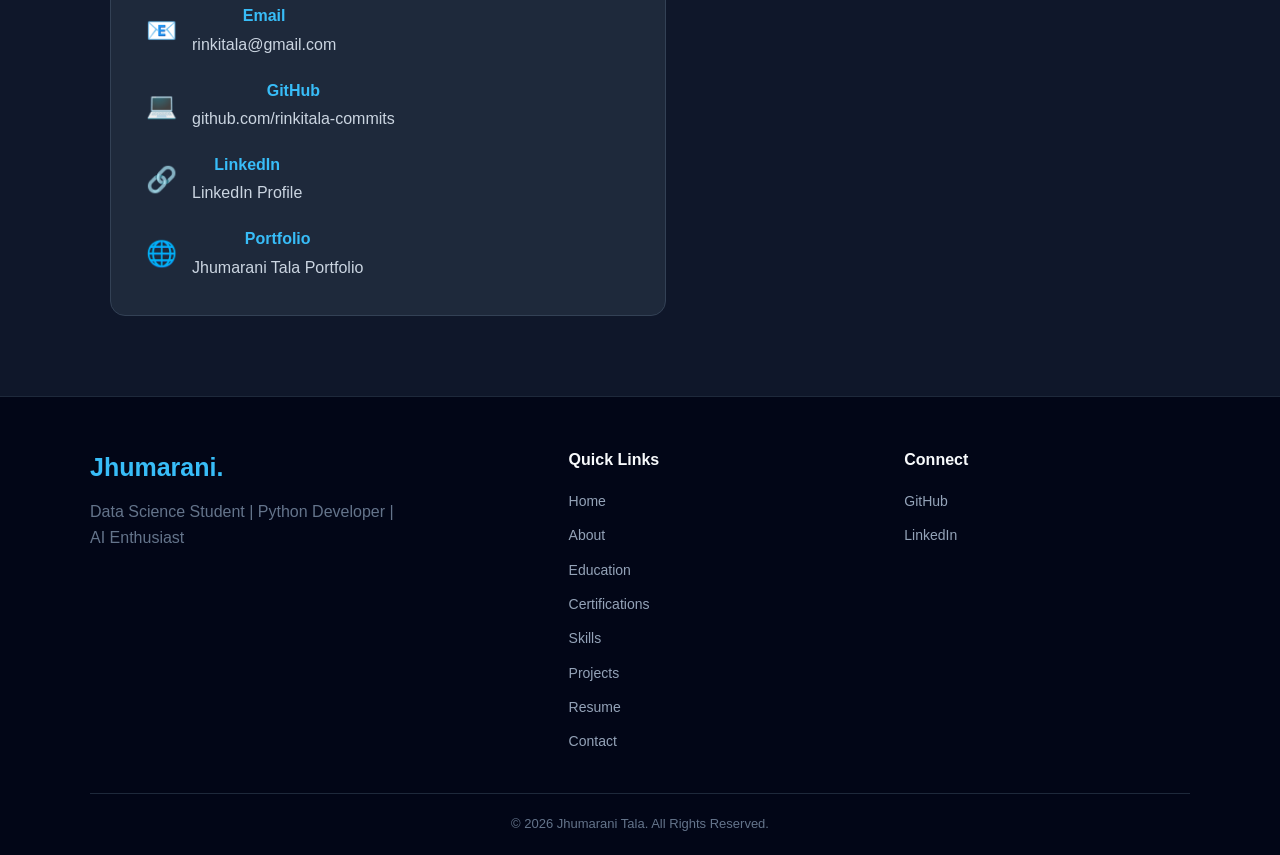
==== commit 6c11c2d0: "Update index.html" ====
--- a/index.html
+++ b/index.html
@@ -9,7 +9,7 @@
 
     <meta
       name="description"
-      content="Portfolio of Jhumarani Tala, a B.Tech Data Science student and Python developer passionate about Data Science, Machine Learning, AI, and web development."
+      content="Portfolio of Jhumarani Tala, a B.Tech Data Science student and Python developer passionate about Data Science, Data Analytics, Machine Learning, AI, and web development."
     />
 
     <meta
@@ -18,6 +18,8 @@
     />
 
     <meta name="author" content="Jhumarani Tala" />
+    <link rel="me" href="https://github.com/rinkitala-commits" />
+    <link rel="me" href="https://www.linkedin.com/in/jhumarani-tala-57803a330/" />
     <!-- Social Media Preview -->
 
     <meta
@@ -27,18 +29,35 @@
 
     <meta
       property="og:description"
-      content="Explore Jhumarani Tala's projects in Data Science, Machine Learning, AI, Python, Django, and Streamlit."
+      content="Explore Jhumarani Tala's projects in Data Science, Data Analysis, Machine Learning, AI, Python, Django, and Streamlit."
     />
 
     <meta property="og:type" content="website" />
 
-    <meta property="og:url" content="YOUR_PORTFOLIO_URL" />
+    <meta
+      property="og:url"
+      content="https://rinkitala-commits.github.io/jhumarani-portfolio/"
+    />
 
     <link rel="stylesheet" href="style.css" />
     <link
       rel="icon"
       href="data:image/svg+xml,%3Csvg xmlns='http://www.w3.org/2000/svg' viewBox='0 0 100 100'%3E%3Crect width='100' height='100' rx='20' fill='%230f172a'/%3E%3Ctext x='50' y='65' font-size='42' text-anchor='middle' fill='%2338bdf8' font-family='Arial' font-weight='bold'%3EJT%3C/text%3E%3C/svg%3E"
     />
+    <script type="application/ld+json">
+    {
+      "@context": "https://schema.org",
+      "@type": "Person",
+      "name": "Jhumarani Tala",
+      "url": "https://rinkitala-commits.github.io/jhumarani-portfolio/",
+      "image": "https://rinkitala-commits.github.io/jhumarani-portfolio/profile_photo.jpeg",
+      "jobTitle": "Data Science Student & Python Developer",
+      "sameAs": [
+        "https://github.com/rinkitala-commits",
+        "https://www.linkedin.com/in/jhumarani-tala-57803a330/"
+      ]
+    }
+    </script>
   </head>
 
   <body>
@@ -101,7 +120,7 @@
             <h2>B.Tech Data Science Student</h2>
 
             <p class="hero-description">
-              I am passionate about Data Science, Machine Learning, Artificial
+              I am passionate about Data Science, Data Analysis, Machine Learning, Artificial
               Intelligence, and Python development. I enjoy turning ideas into
               practical and meaningful applications.
             </p>
@@ -784,7 +803,7 @@
 
             <p>
               I'm open to opportunities where I can apply my skills in Data
-              Science, Machine Learning, AI, Python, and web development.
+              Science, Data Analysis, Machine Learning, AI, Python, and web development.
             </p>
 
             <div class="contact-item">
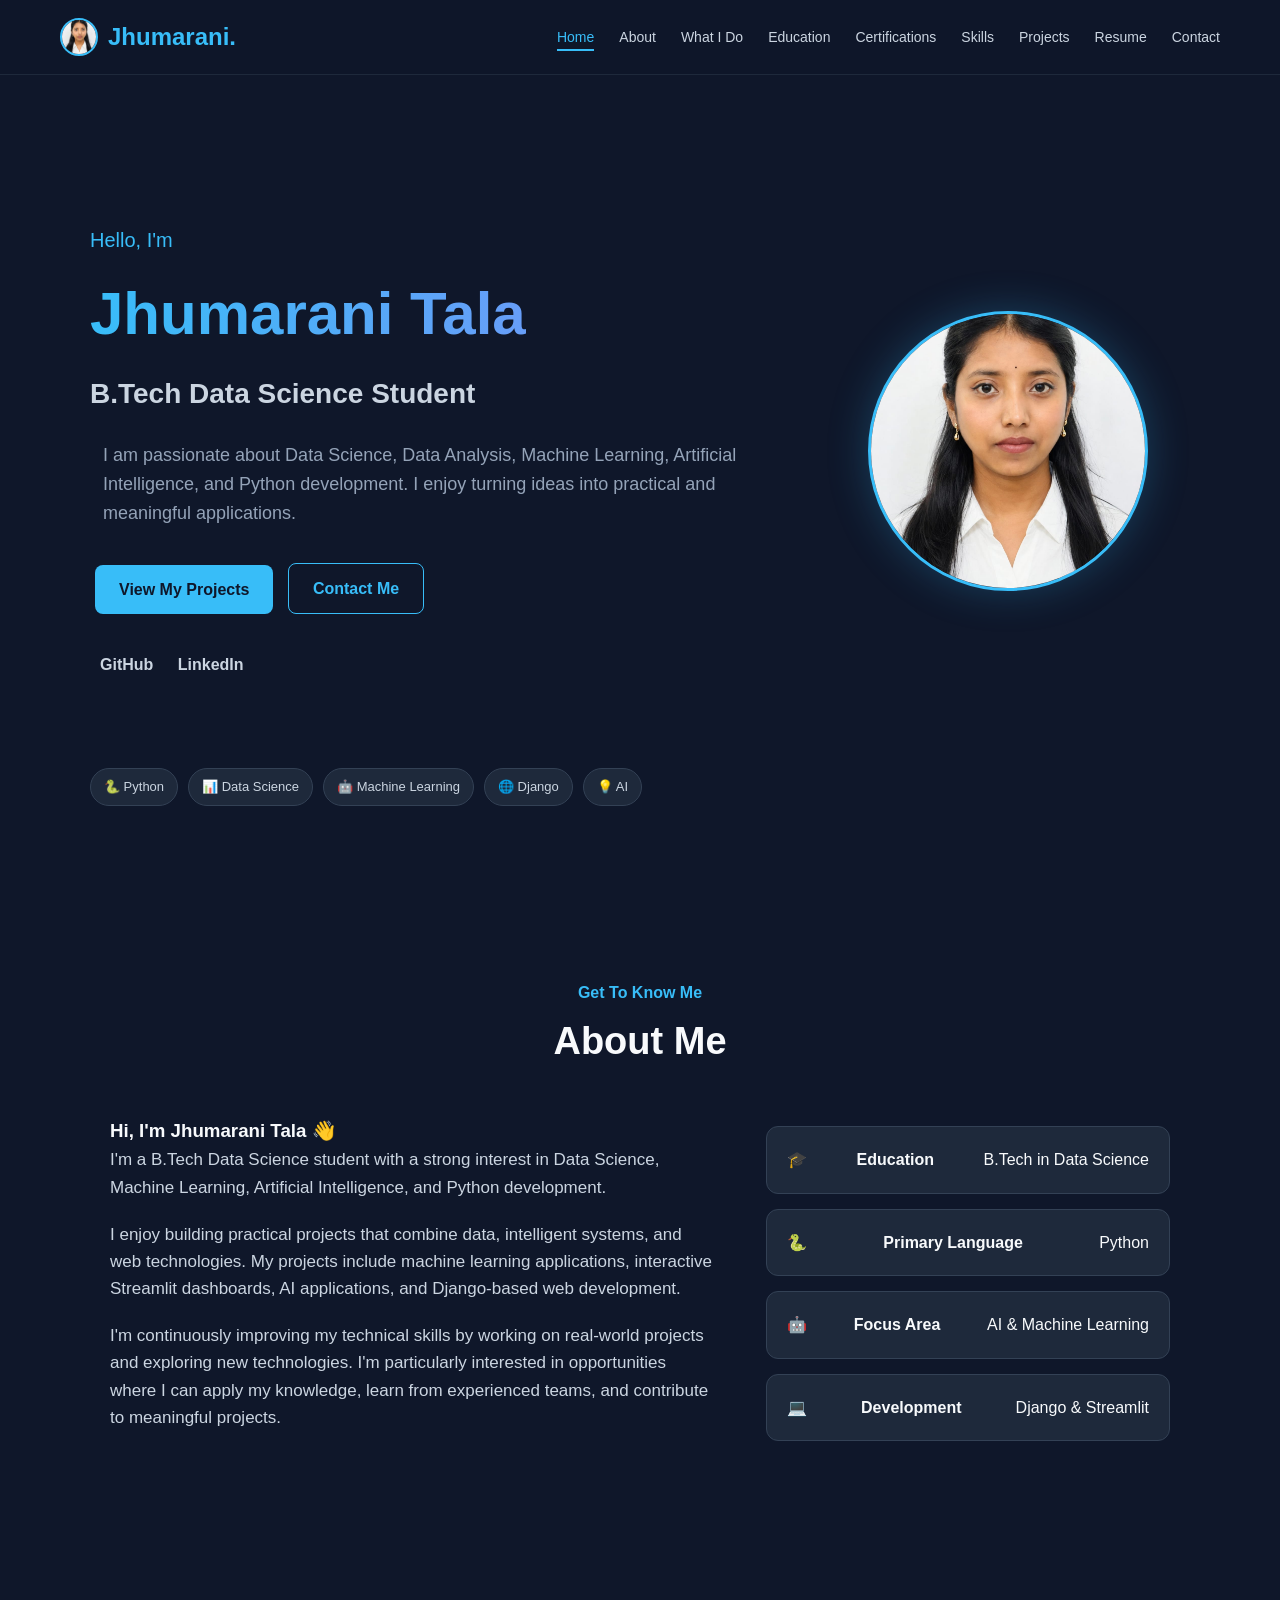
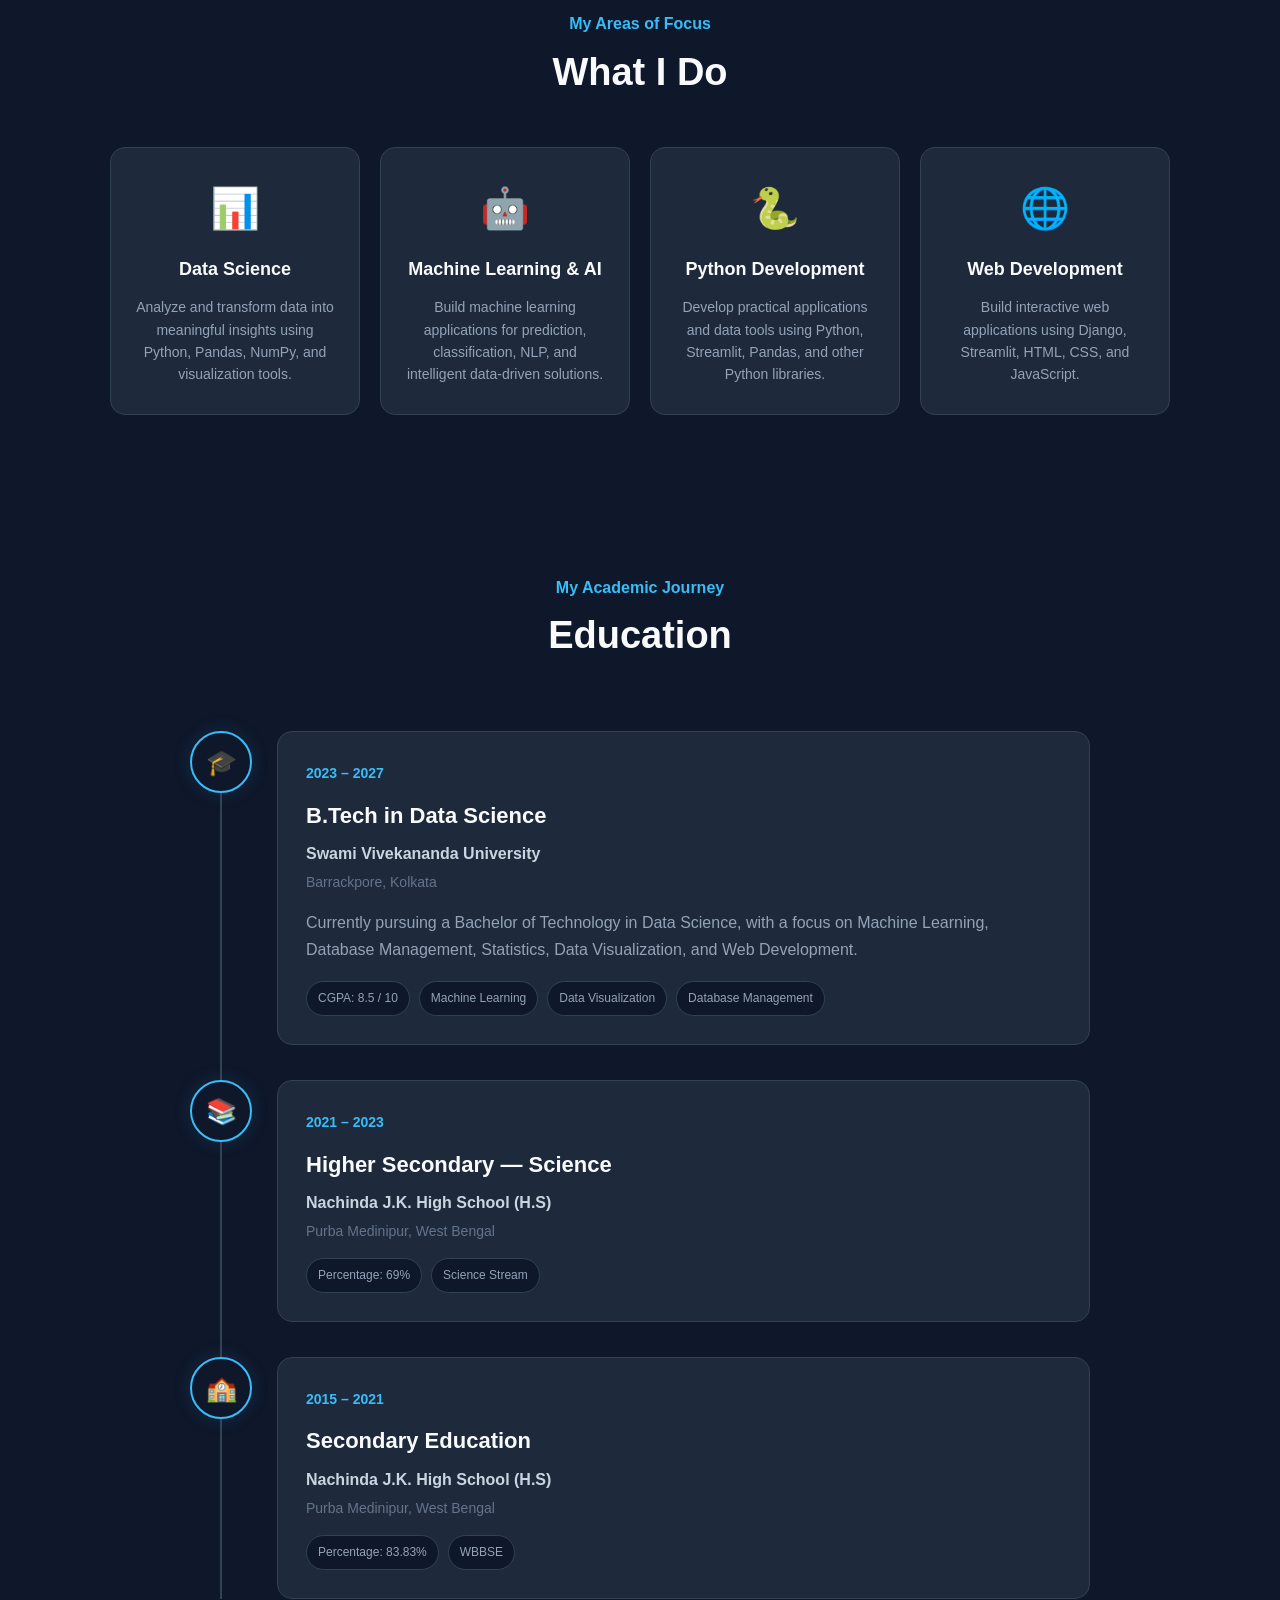
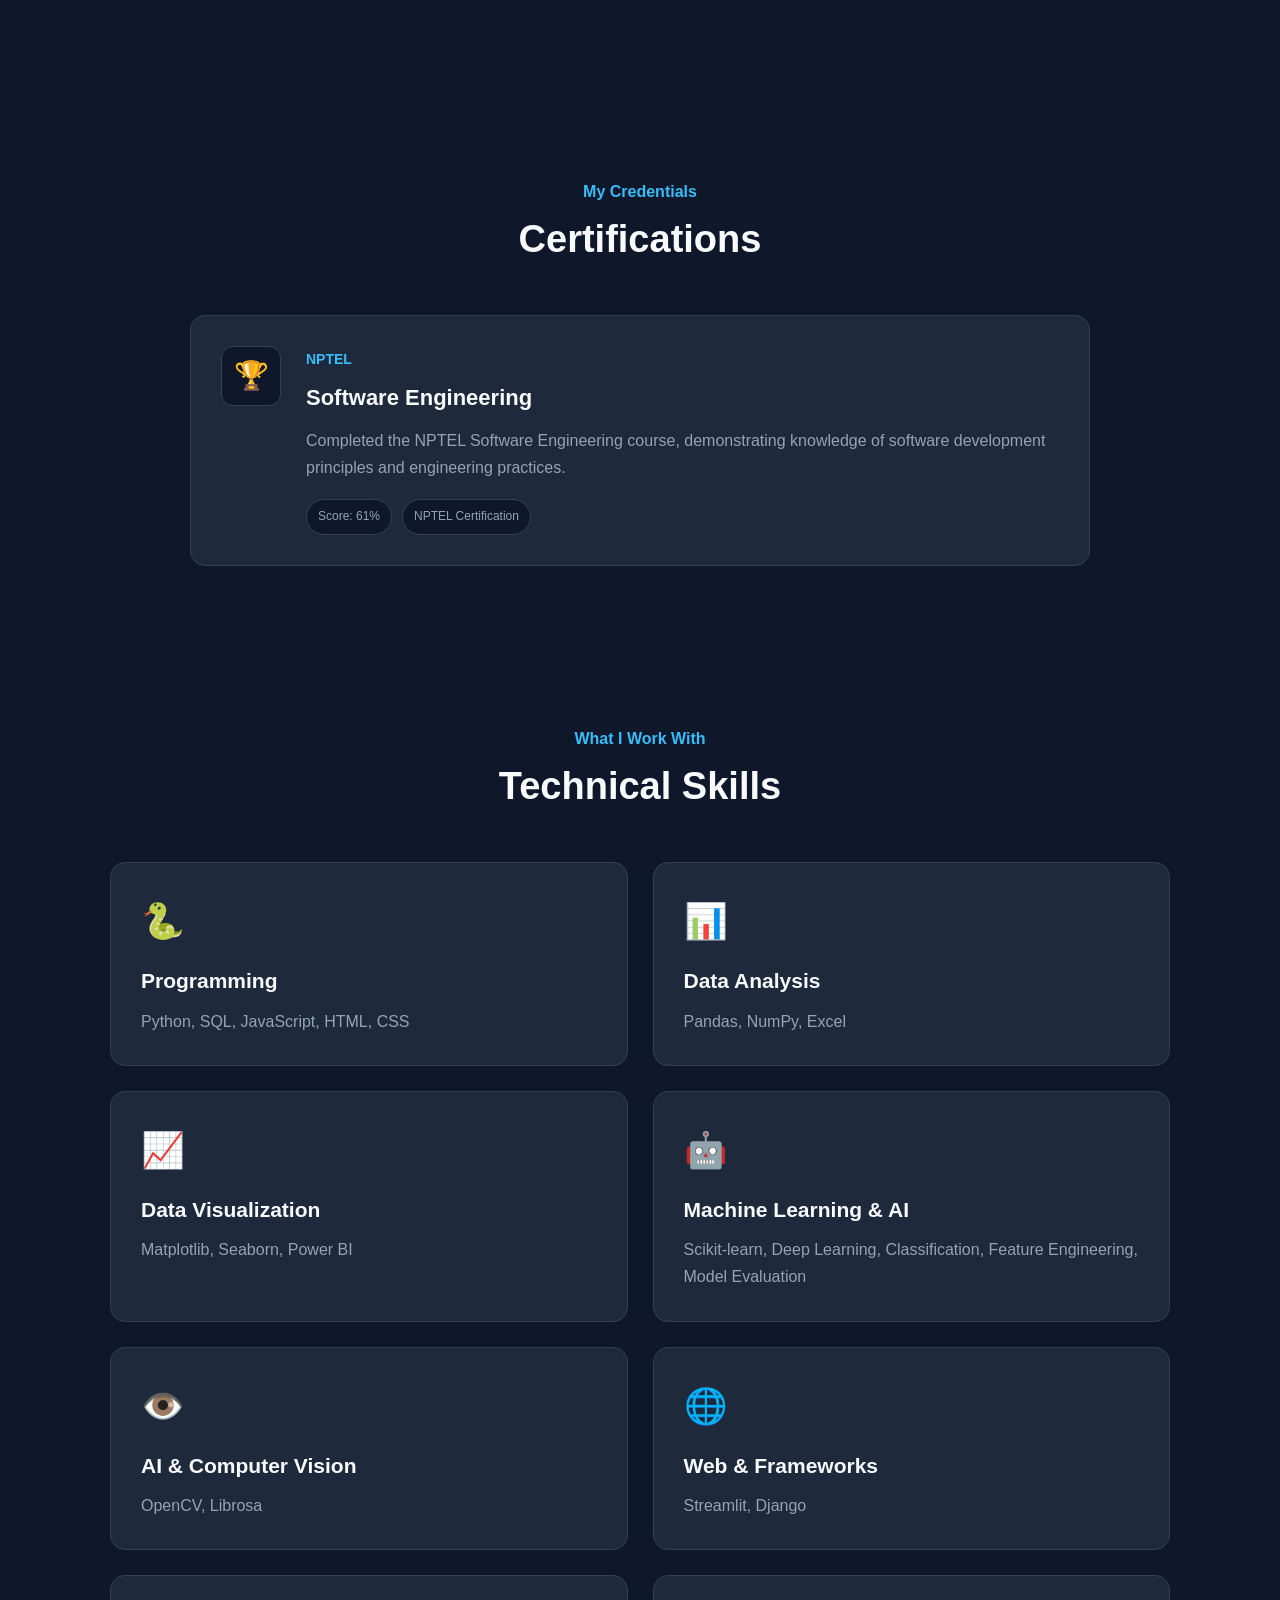
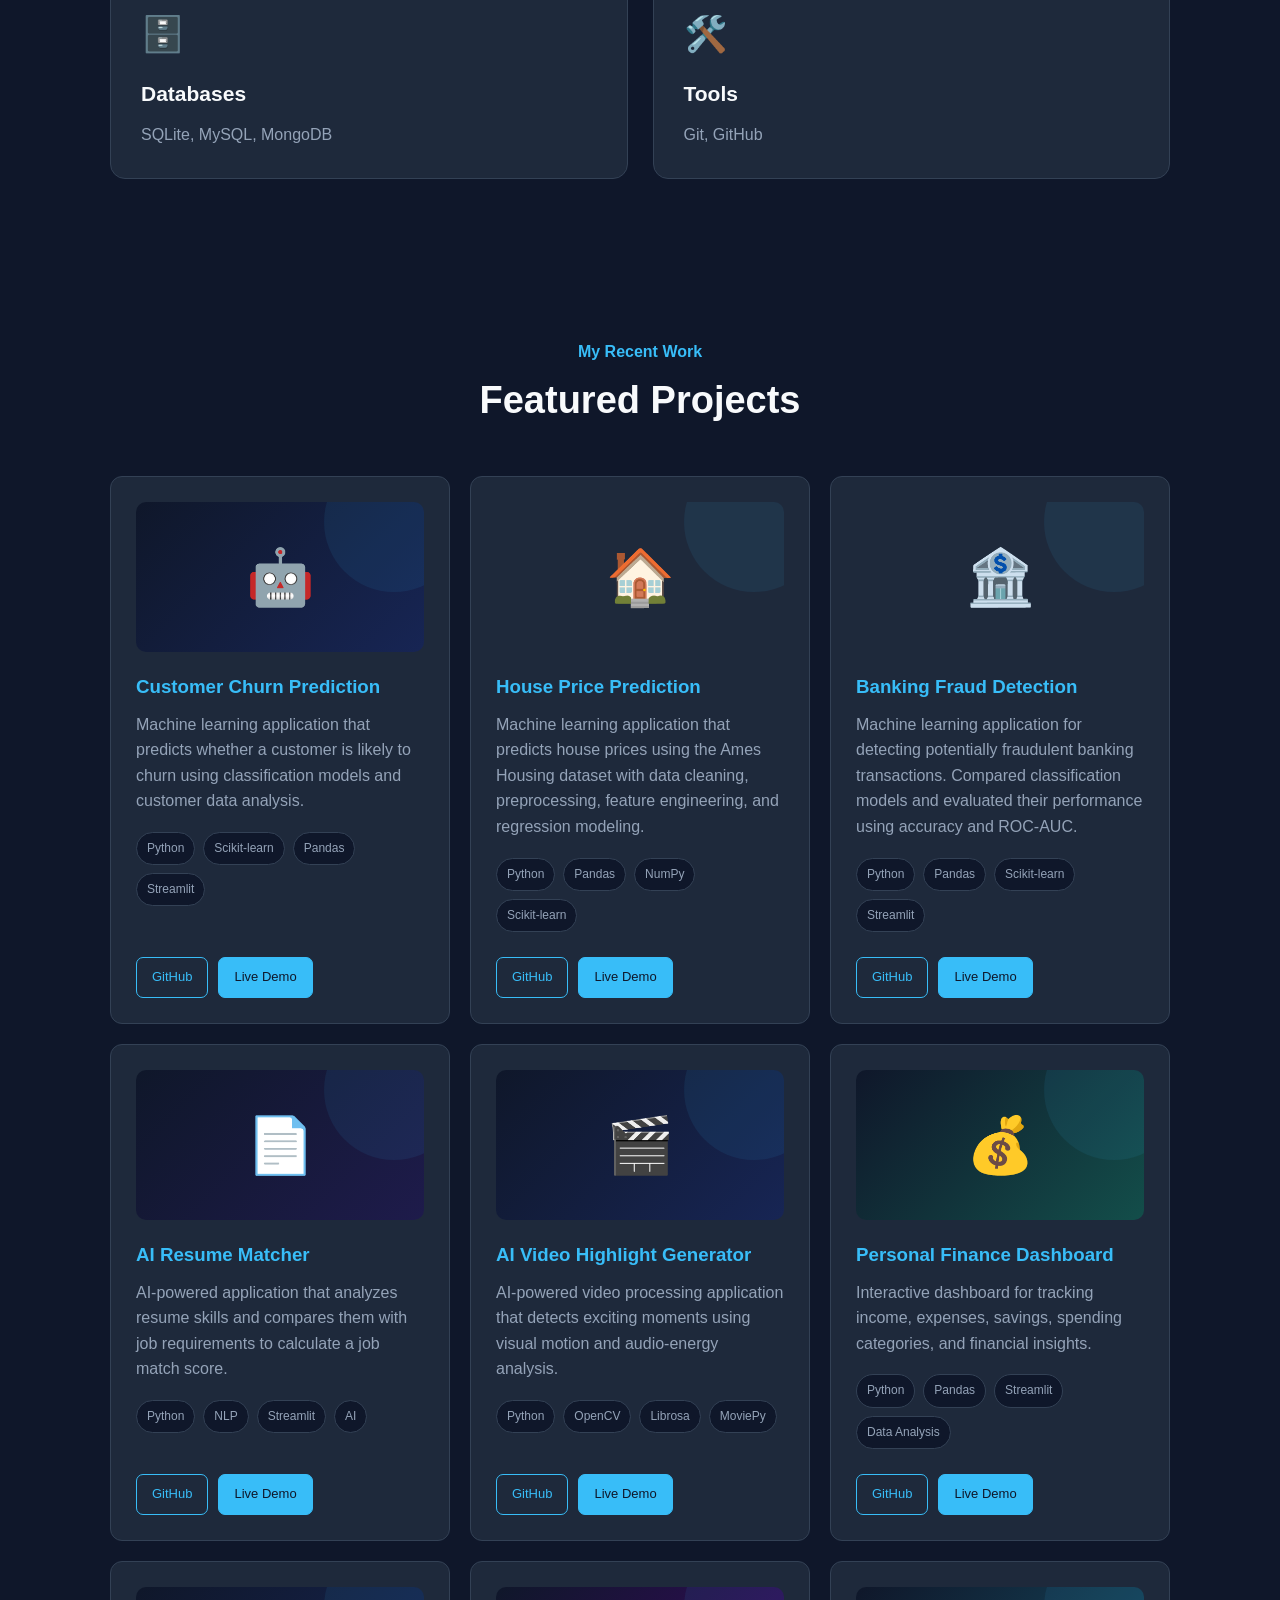
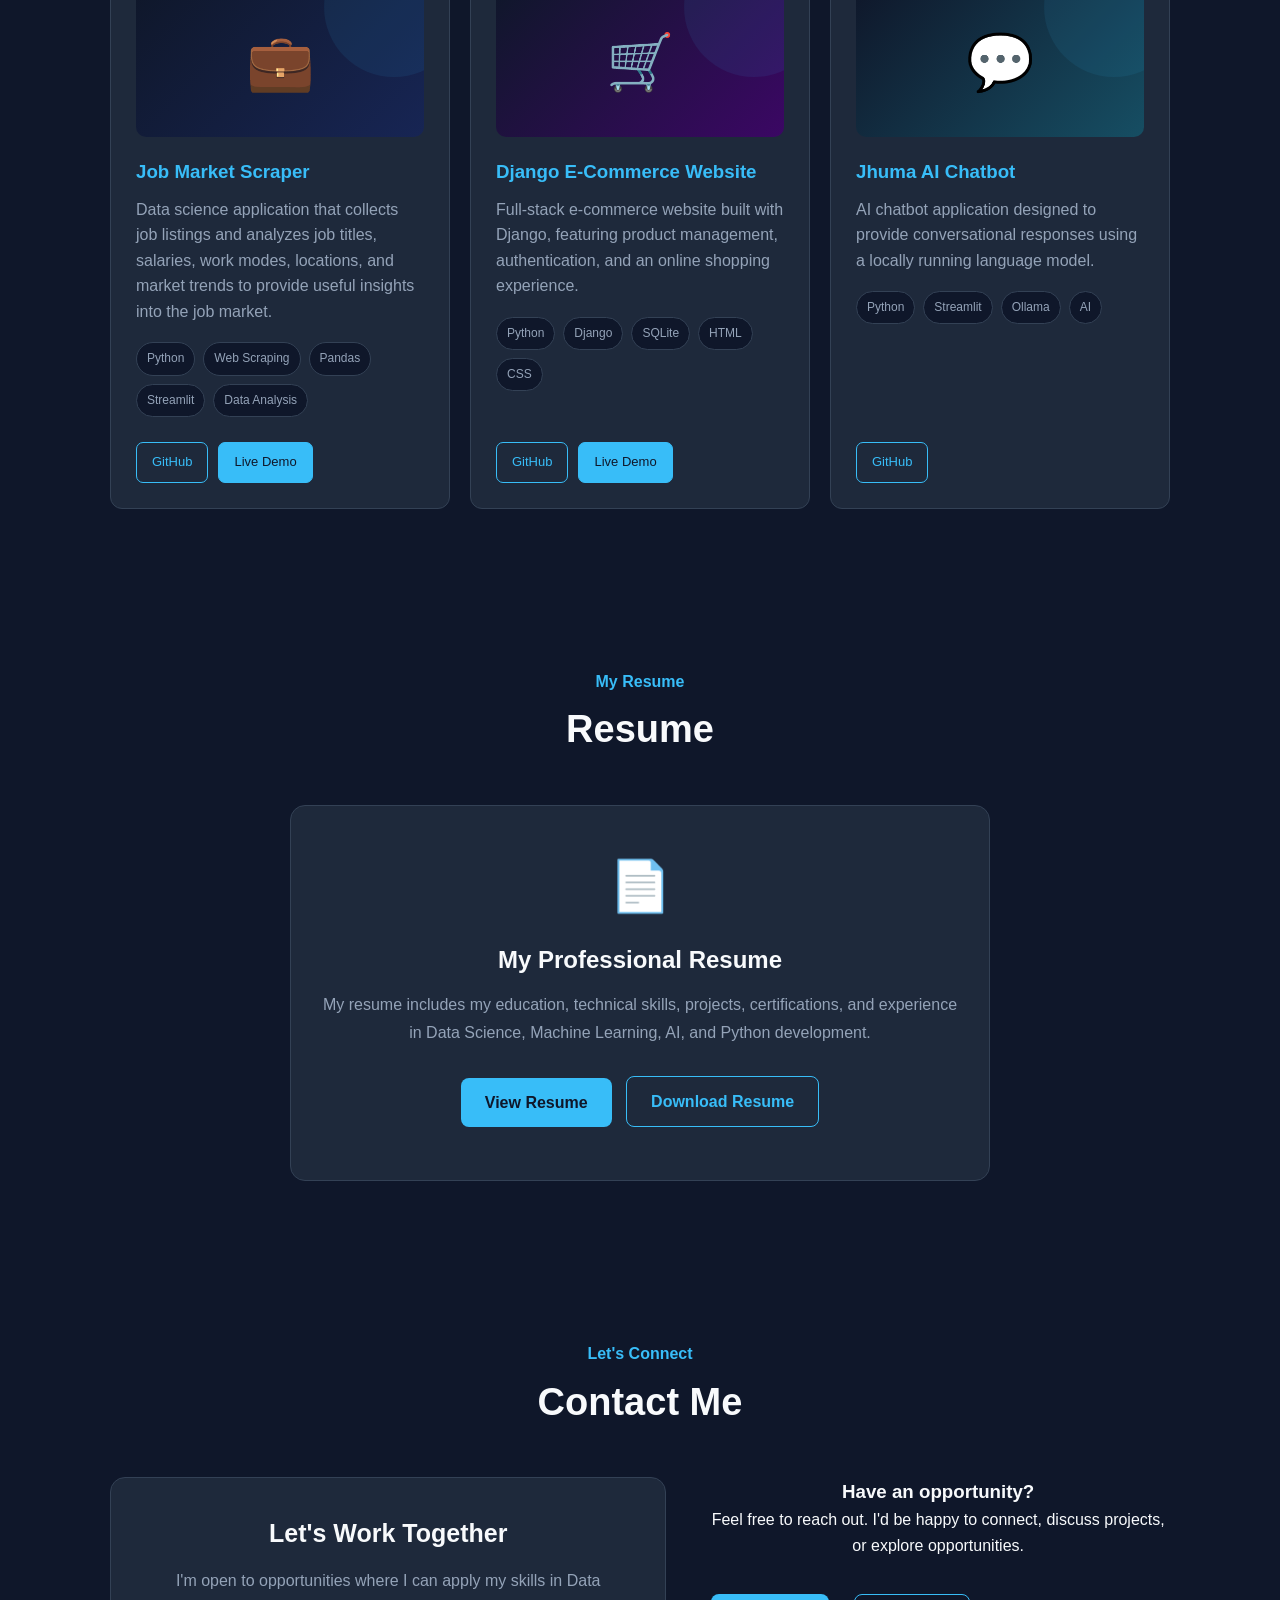
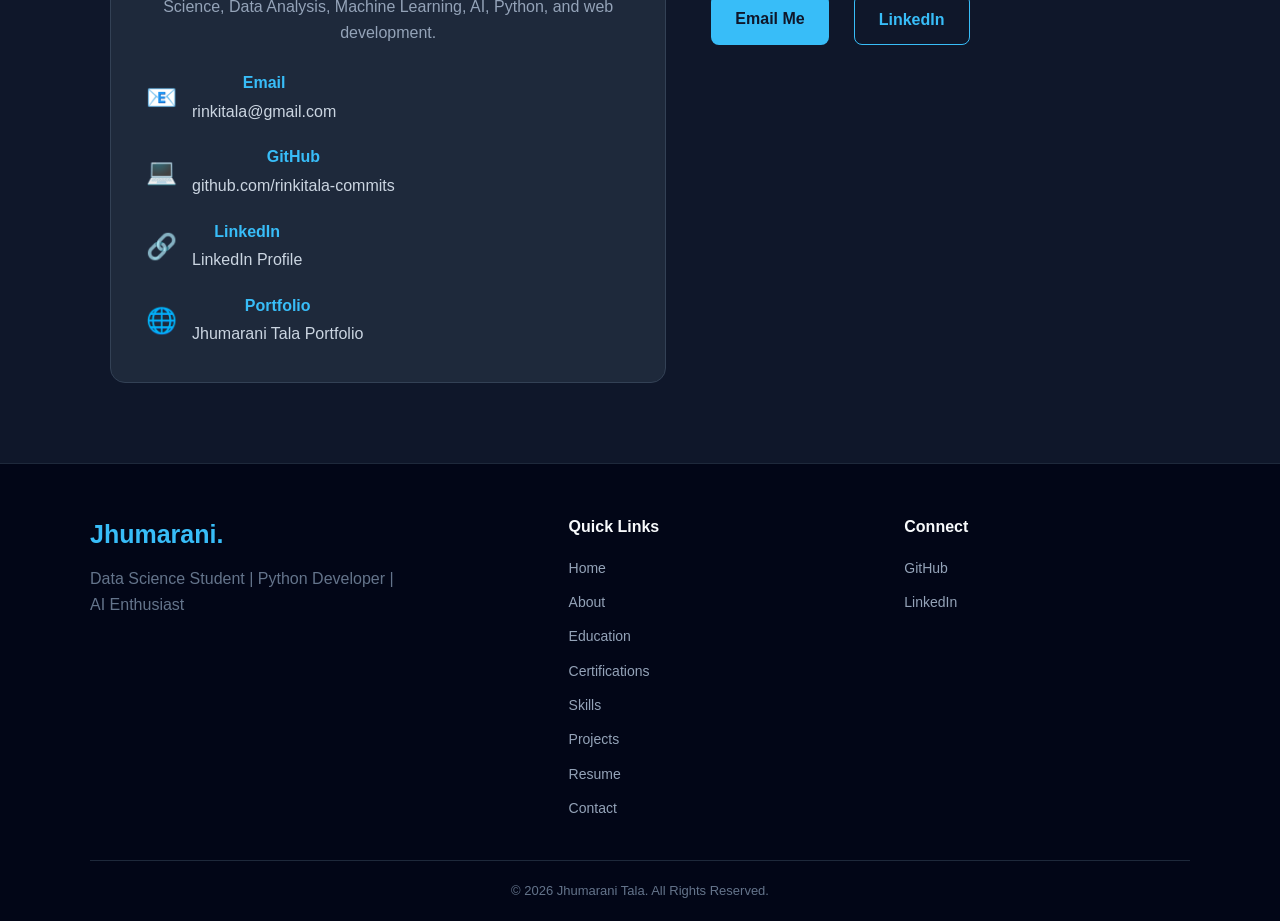
==== commit 4107734d: "add projects" ====
--- a/index.html
+++ b/index.html
@@ -498,6 +498,92 @@
               </div>
             </div>
           </div>
+          <!-- House Price Prediction -->
+          <div class="project-card">
+            <div class="project-image project-house">
+              <span>🏠</span>
+            </div>
+
+            <div class="project-content">
+              <h3>House Price Prediction</h3>
+
+              <p>
+                Machine learning application that predicts house prices using
+                the Ames Housing dataset with data cleaning, preprocessing,
+                feature engineering, and regression modeling.
+              </p>
+
+              <div class="project-tech">
+                <span>Python</span>
+                <span>Pandas</span>
+                <span>NumPy</span>
+                <span>Scikit-learn</span>
+              </div>
+
+              <div class="project-links">
+                <a
+                  href="https://github.com/rinkitala-commits/house-price-prediction"
+                  target="_blank"
+                  rel="noopener noreferrer"
+                  class="project-btn"
+                >
+                  GitHub
+                </a>
+
+                <a
+                  href="https://house-price-prediction-flzjvyu7ntwpfuyu9pqcxz.streamlit.app"
+                  target="_blank"
+                  rel="noopener noreferrer"
+                  class="project-btn live-btn"
+                >
+                  Live Demo
+                </a>
+              </div>
+            </div>
+          </div>
+          <!-- Banking Fraud Detection -->
+          <div class="project-card">
+            <div class="project-image project-fraud">
+              <span>🏦</span>
+            </div>
+
+            <div class="project-content">
+              <h3>Banking Fraud Detection</h3>
+
+              <p>
+                Machine learning application for detecting potentially
+                fraudulent banking transactions. Compared classification models
+                and evaluated their performance using accuracy and ROC-AUC.
+              </p>
+
+              <div class="project-tech">
+                <span>Python</span>
+                <span>Pandas</span>
+                <span>Scikit-learn</span>
+                <span>Streamlit</span>
+              </div>
+
+              <div class="project-links">
+                <a
+                  href="https://github.com/rinkitala-commits/Banking-Fraud-Analytics.git"
+                  target="_blank"
+                  rel="noopener noreferrer"
+                  class="project-btn"
+                >
+                  GitHub
+                </a>
+
+                <a
+                  href="https://banking-fraud-analytics-l6eszn7dncbksgjkvrmggd.streamlit.app/"
+                  target="_blank"
+                  rel="noopener noreferrer"
+                  class="project-btn live-btn"
+                >
+                  Live Demo
+                </a>
+              </div>
+            </div>
+          </div>
 
           <!-- AI Resume Matcher -->
           <div class="project-card">
